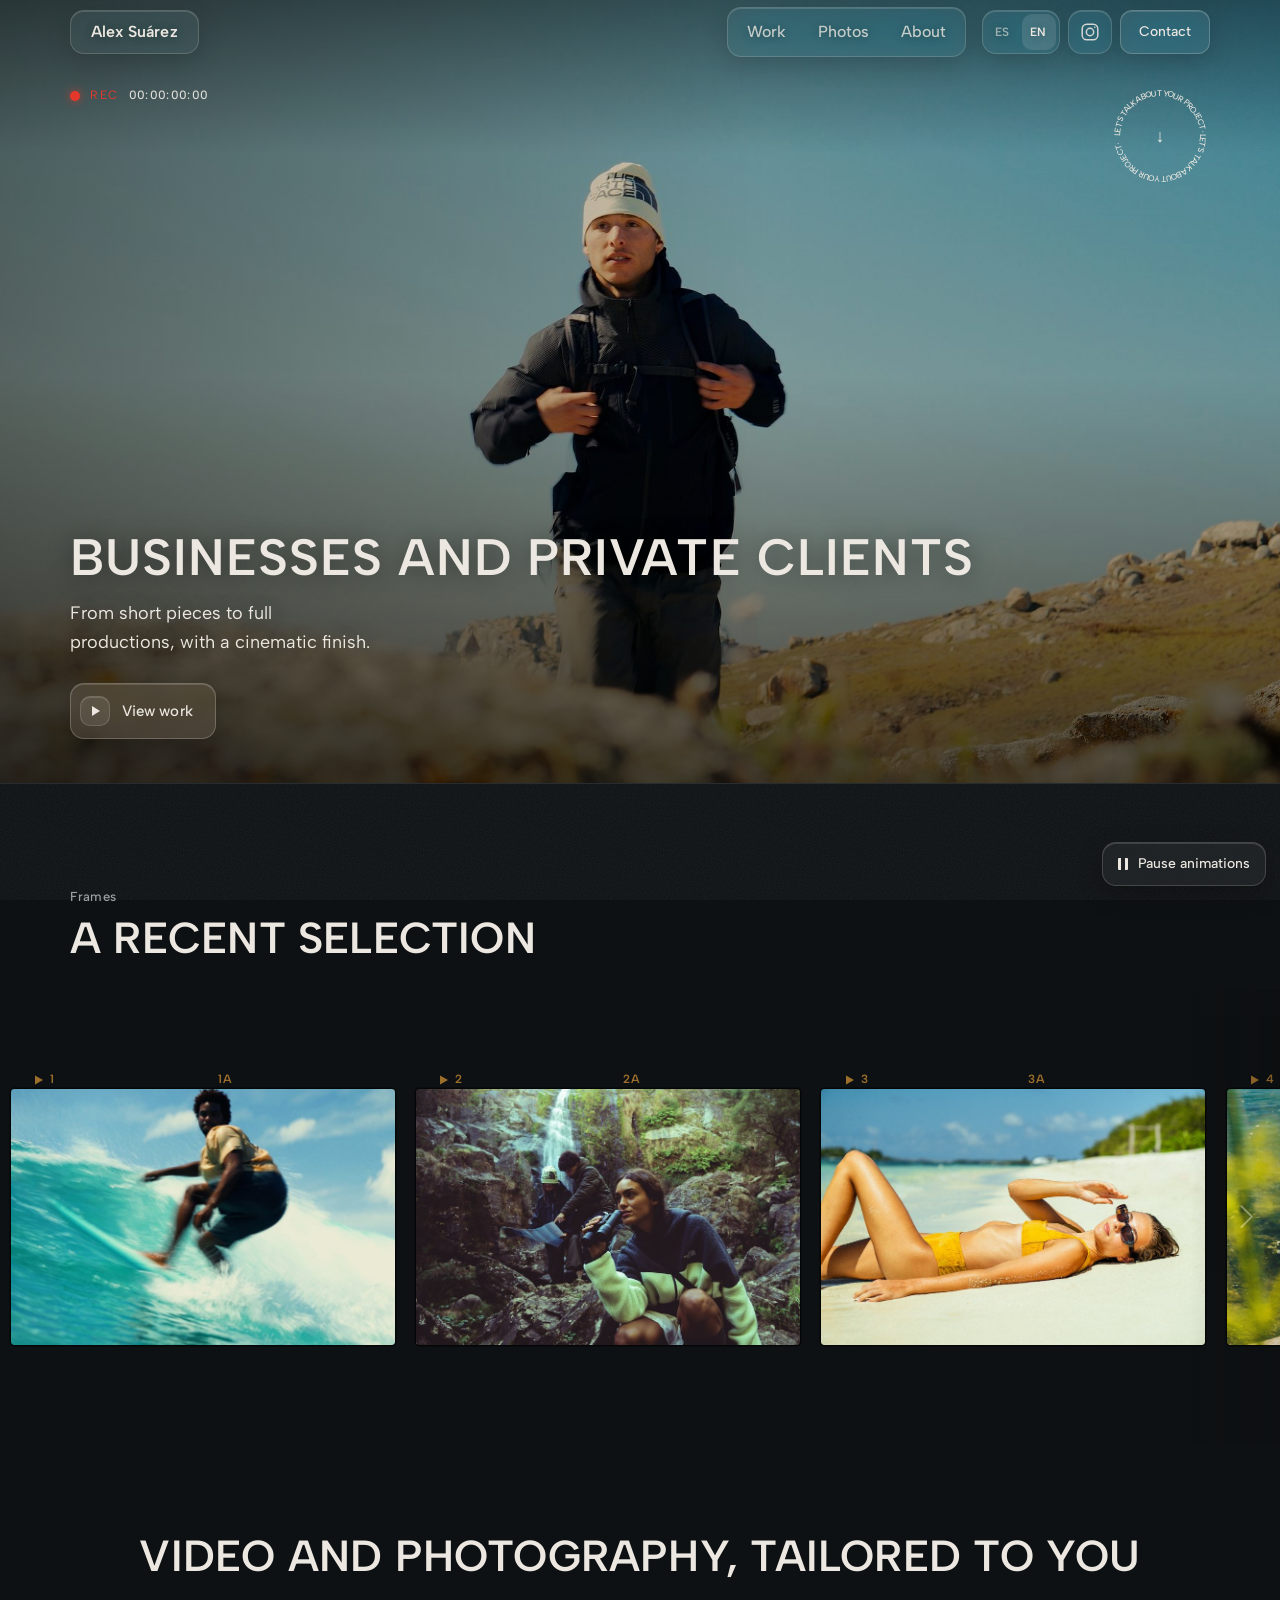
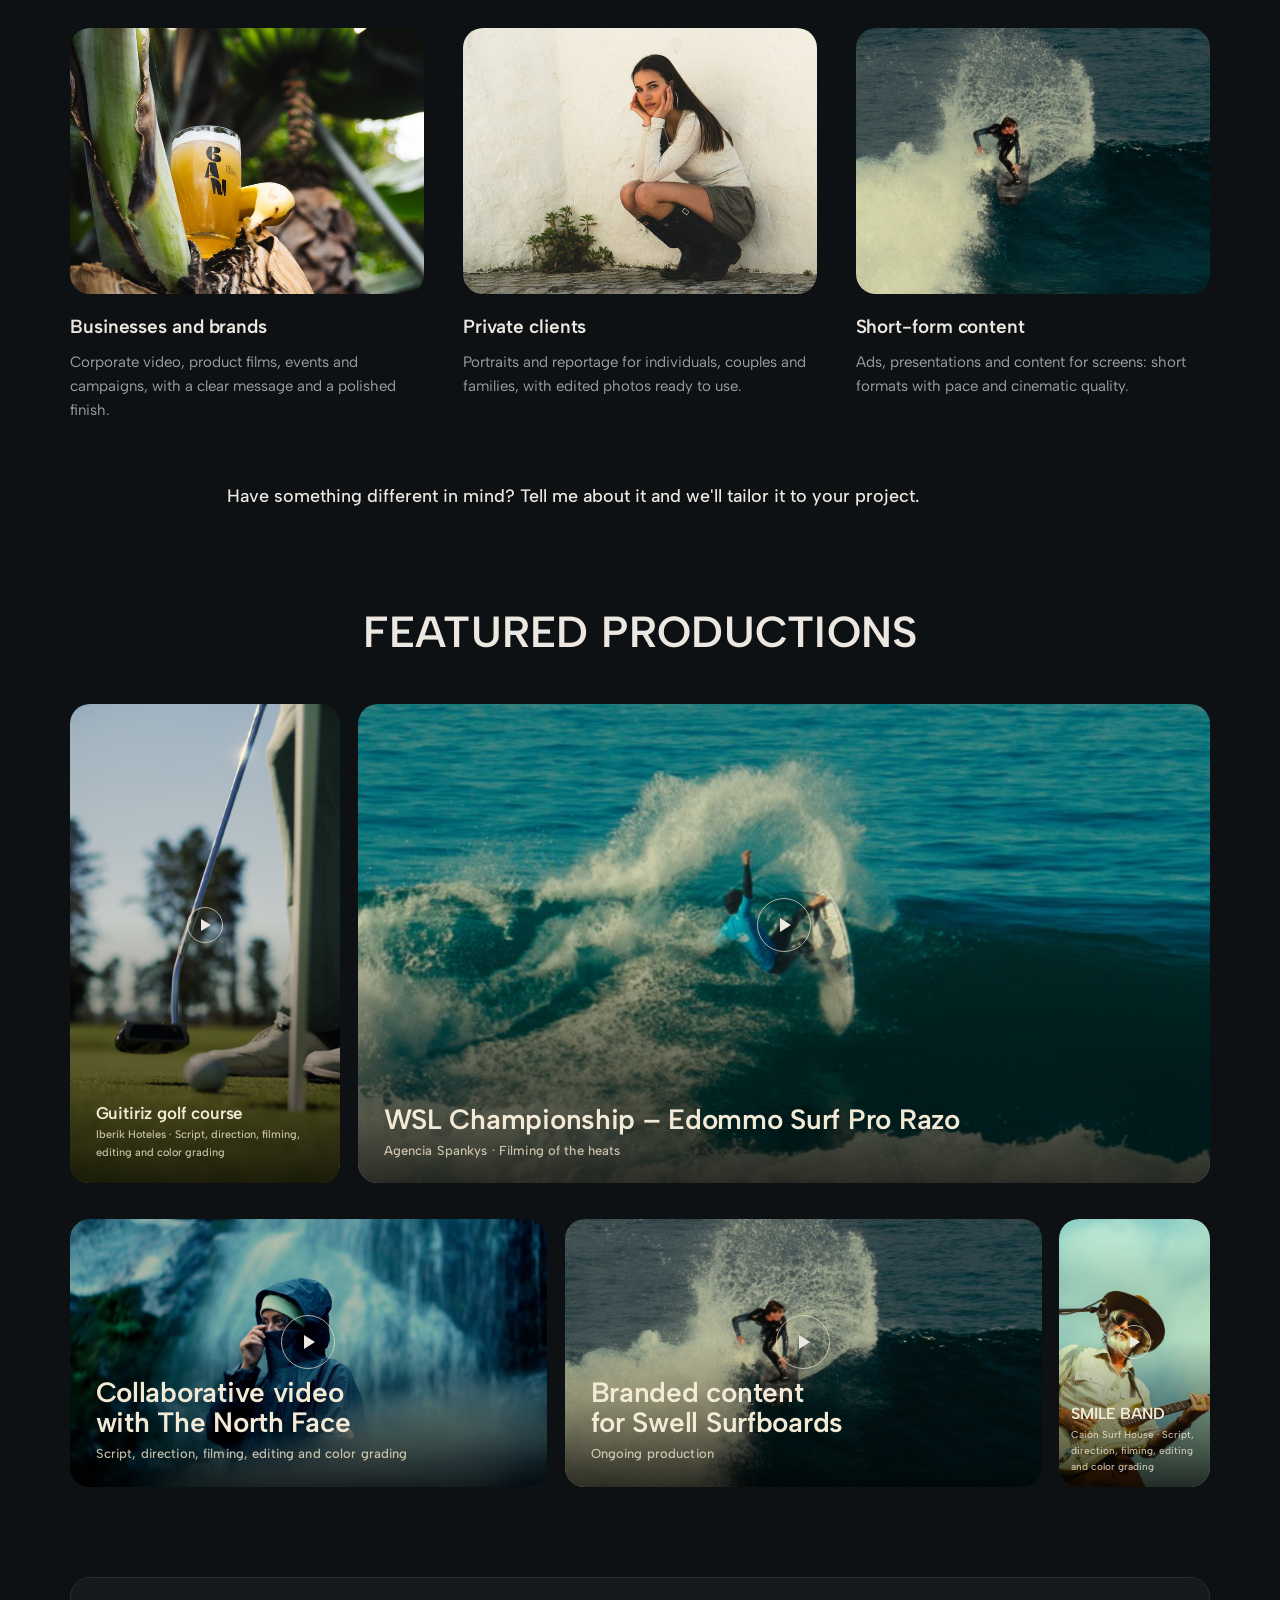
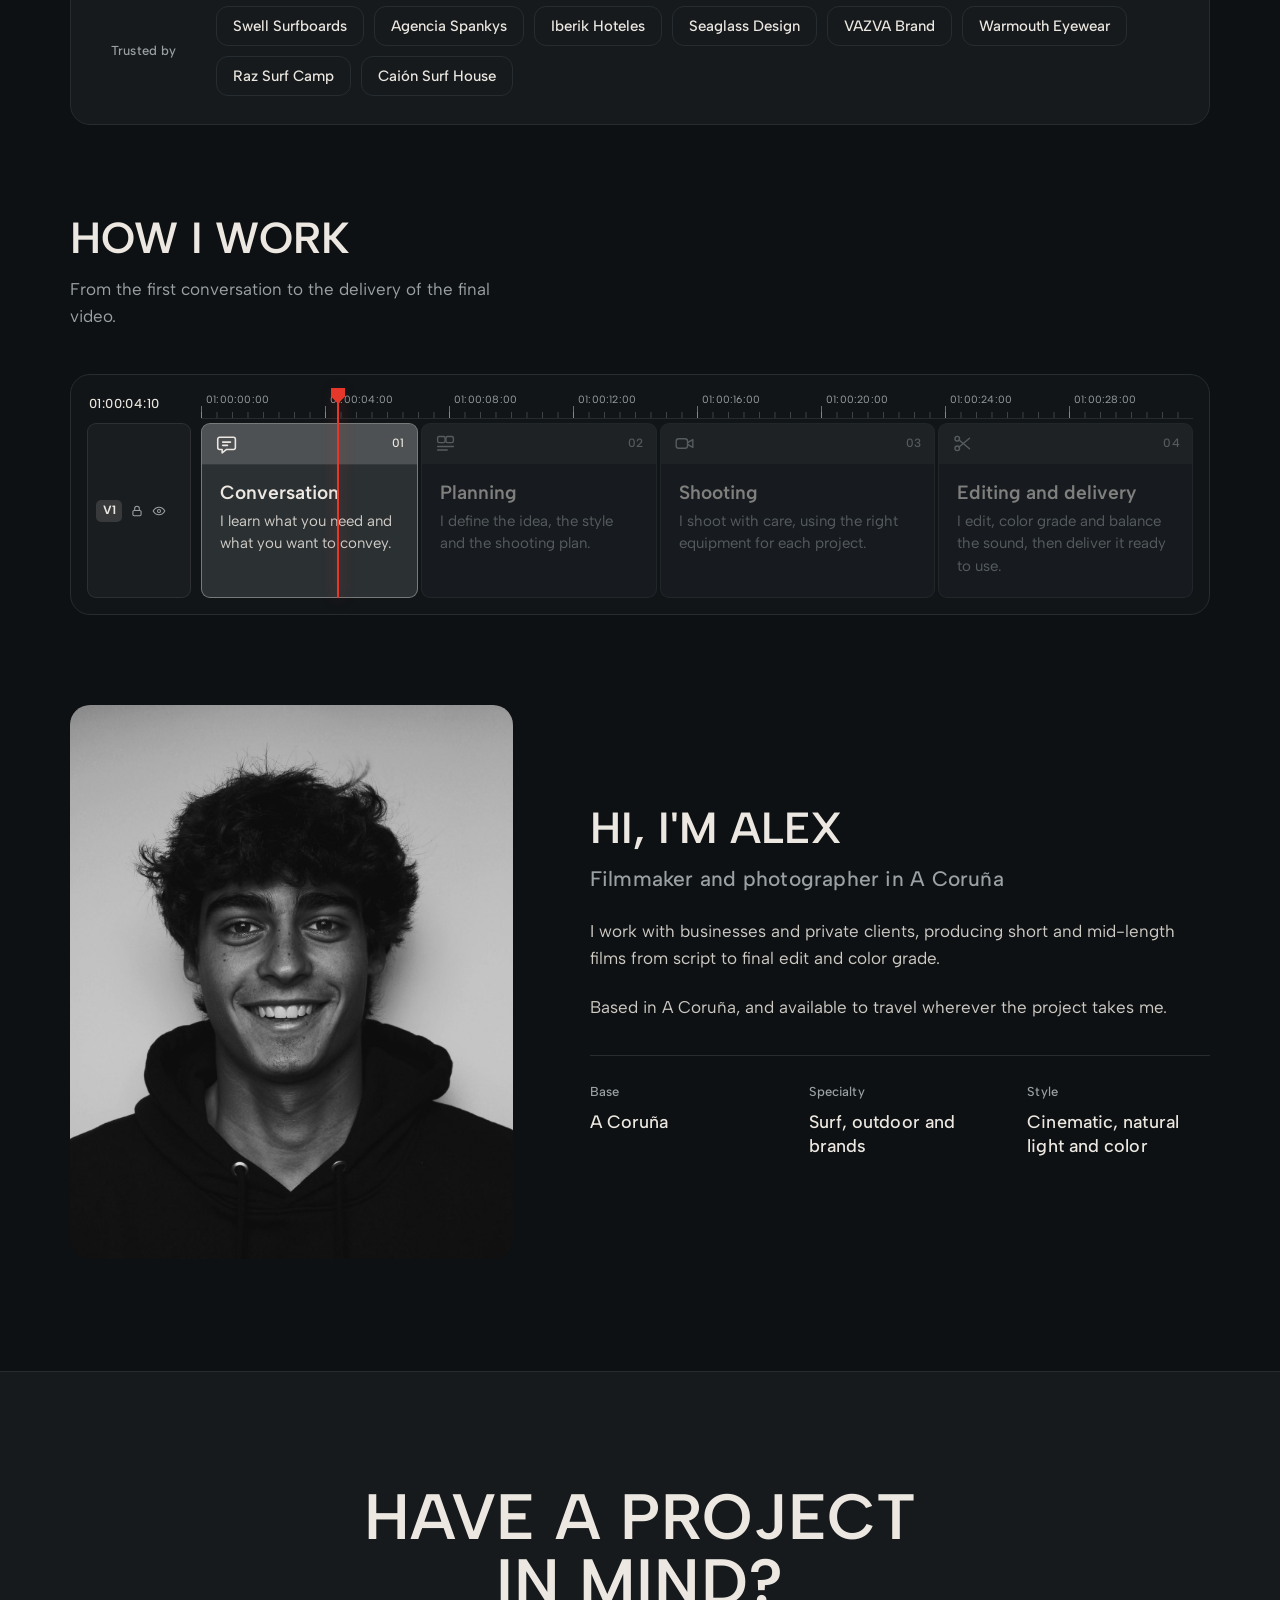
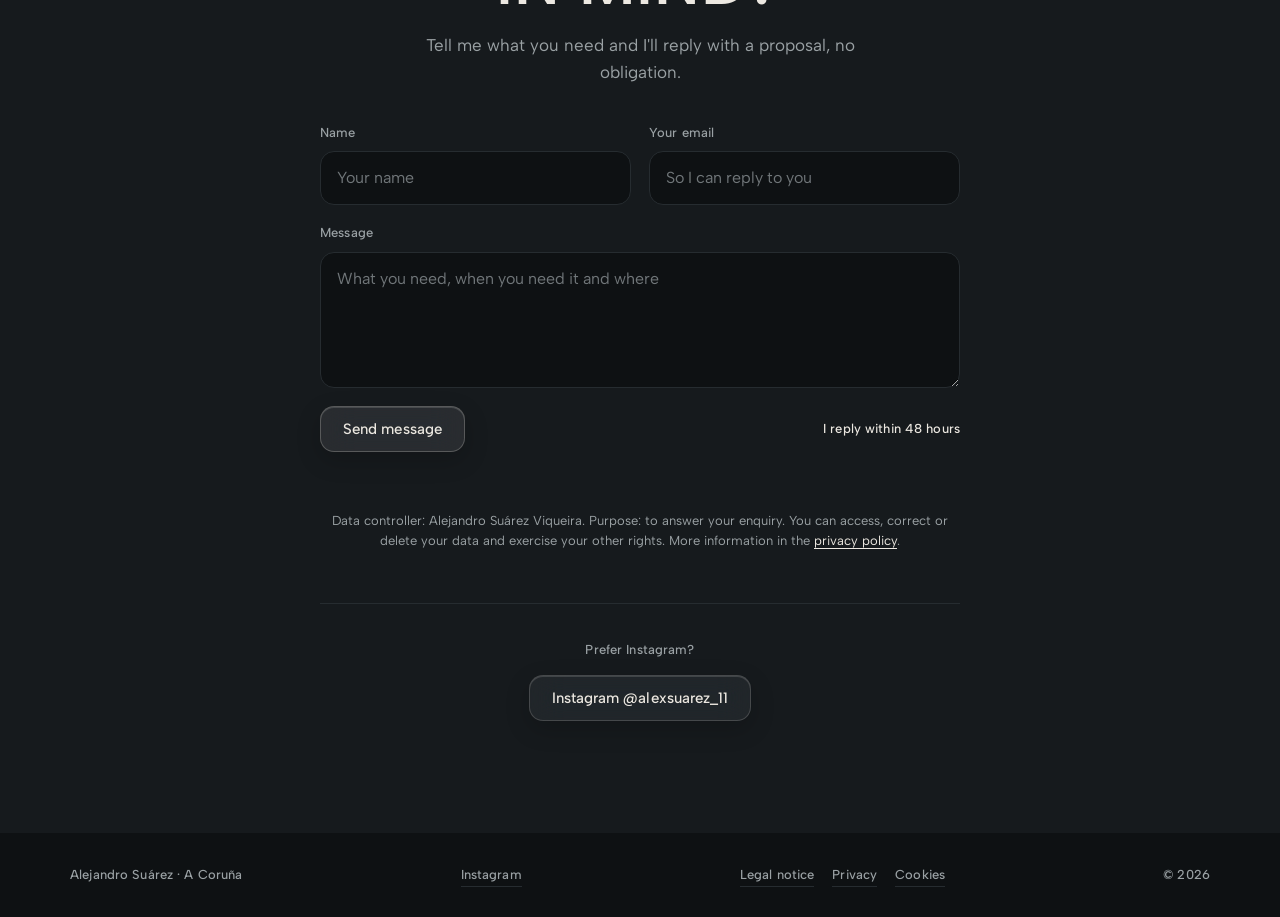
==== index.html @ 0a454769 "Quitar el recuadro AS de la cabecera La cabecera muestra solo el nombre. Comprobado en ordenador, ta" ====
<!doctype html>
<html lang="es">
<head>
<meta charset="utf-8">
<meta name="viewport" content="width=device-width, initial-scale=1, viewport-fit=cover">

<!-- ======================= SEO (cómo te ven los buscadores) =======================
     1. Cambia  https://alexsuarezfoto.github.io  por tu dirección .com cuando la tengas
        (con Buscar y reemplazar, también en sitemap.xml y robots.txt).
     2. La web ya es pública: no lleva la etiqueta "noindex", así que Google puede mostrarla.
        (Para esconderla otra vez de los buscadores, añade <meta name="robots" content="noindex"> aquí.)
     3. La ciudad (A Coruña) ya está en el título, la descripción y los datos para Google. Si cambias de base, cámbiala en esos tres sitios. -->
<title>Alejandro Suárez · Filmmaker en A Coruña | Fotografía y vídeo</title>
<meta name="description" content="Filmmaker en A Coruña. Fotografía y vídeo para empresas y particulares: piezas cortas y proyectos completos con acabado de cine. Me muevo donde haga falta.">
<link rel="canonical" href="https://alexsuarezfoto.github.io/">
<meta name="theme-color" content="#0e1113">
<link rel="icon" href="data:image/svg+xml,%3Csvg xmlns='http://www.w3.org/2000/svg' viewBox='0 0 32 32'%3E%3Crect width='32' height='32' fill='%230e1113'/%3E%3Ctext x='16' y='23' font-family='Arial,Helvetica,sans-serif' font-weight='700' font-size='20' text-anchor='middle' fill='%23ece8e1'%3EA%3C/text%3E%3C/svg%3E">

<!-- Vista previa al compartir el enlace (Instagram, WhatsApp, LinkedIn...) -->
<meta property="og:type" content="website">
<meta property="og:locale" content="es_ES">
<meta property="og:site_name" content="Alejandro Suárez">
<meta property="og:title" content="Alejandro Suárez · Filmmaker en A Coruña">
<meta property="og:description" content="Fotografía y vídeo para empresas y particulares. Piezas cortas y proyectos completos con acabado de cine.">
<meta property="og:url" content="https://alexsuarezfoto.github.io/">
<meta property="og:image" content="https://alexsuarezfoto.github.io/images/social.jpg">
<meta name="twitter:card" content="summary_large_image">

<!-- Datos estructurados para Google (quién eres y qué haces) -->
<script type="application/ld+json">
{
  "@context": "https://schema.org",
  "@type": "Person",
  "name": "Alejandro Suárez",
  "alternateName": "Alex Suárez",
  "jobTitle": "Filmmaker",
  "description": "Filmmaker en A Coruña. Fotografía y vídeo para empresas y particulares.",
  "workLocation": { "@type": "Place", "address": { "@type": "PostalAddress", "addressLocality": "A Coruña", "addressRegion": "Galicia", "addressCountry": "ES" } },
  "url": "https://alexsuarezfoto.github.io/",
  "image": "https://alexsuarezfoto.github.io/images/social.jpg",
  "sameAs": ["https://www.instagram.com/alexsuarez_11/"],
  "knowsAbout": ["Fotografía", "Vídeo", "Producción audiovisual"]
}
</script>

<link rel="preload" href="fonts/albert-sans-latin-wght-normal.woff2" as="font" type="font/woff2" crossorigin>
<!-- La foto de portada se pide ya (versión pequeña y vertical en móvil) para que se vea al instante -->
<link rel="preload" as="image" href="images/poster-portada-m.jpg" media="(max-width: 760px)" fetchpriority="high">
<link rel="preload" as="image" href="images/poster-portada.jpg" media="(min-width: 761px)" fetchpriority="high">
<!-- Móvil: se decide la pantalla de inicio antes de pintar nada, para que no haya saltos -->

<style>
/* Cine con carácter propio: fondo grafito, texto blanco roto y un único toque de color (el rojo del REC).
   Una sola tipografía (Albert Sans, guardada en la carpeta fonts/). Esquinas suaves en botones, vídeos y fotos
   (menos en la tira de película). Portada: vídeo a pantalla casi completa con el texto encima. */

@font-face {
  font-family: "Albert Sans";
  font-style: normal;
  font-weight: 100 900;
  font-display: swap;
  src: url("fonts/albert-sans-latin-wght-normal.woff2") format("woff2");
  unicode-range: U+0000-00FF, U+0131, U+0152-0153, U+02BB-02BC, U+02C6, U+02DA, U+02DC, U+0304, U+0308, U+0329, U+2000-206F, U+20AC, U+2122, U+2191, U+2193, U+2212, U+2215, U+FEFF, U+FFFD;
}

:root {
  --bg: #0e1113;          /* fondo: grafito casi negro */
  --panel: #161a1d;       /* tarjetas y bandas */
  --panel-2: #1d2226;     /* tarjetas al pasar el ratón */
  --ink: #ece8e1;         /* texto: blanco roto */
  --ink-dark: #0e1113;    /* texto sobre botones claros */
  --muted: #9aa1a4;       /* texto secundario */
  --line: #262c30;        /* líneas finas */
  --rec: #e5382b;         /* el único color vivo: el punto REC */
  --r-sm: 10px;           /* radios: pequeño, medio y grande (estilo Apple) */
  --r-md: 14px;
  --r-lg: 20px;
  --maxw: 1180px;         /* ancho del contenido; crece en pantallas grandes (2K y 4K) */
  --font: "Albert Sans", "Helvetica Neue", Arial, sans-serif;
  color-scheme: dark;
}
* { box-sizing: border-box; }
html { scroll-behavior: smooth; scroll-padding-top: 72px; }
body { margin: 0; background: var(--bg); color: var(--ink); font-family: var(--font); font-weight: 400; font-size: clamp(17px, .28vw + 12px, 21px); line-height: 1.6; -webkit-font-smoothing: antialiased; transition: background .4s, color .4s; }
/* Grano de película sobre toda la página */
body::after { content: ""; position: fixed; inset: 0; z-index: -1; pointer-events: none; opacity: .09; background-image: url("data:image/svg+xml;utf8,%3Csvg xmlns='http://www.w3.org/2000/svg' width='240' height='240'%3E%3Cfilter id='n'%3E%3CfeTurbulence type='fractalNoise' baseFrequency='.85' numOctaves='2' stitchTiles='stitch'/%3E%3CfeColorMatrix values='0 0 0 0 1 0 0 0 0 1 0 0 0 0 1 0 0 0 .7 0'/%3E%3C/filter%3E%3Crect width='100%25' height='100%25' filter='url(%23n)'/%3E%3C/svg%3E"); }
img, video { display: block; max-width: 100%; }
a { color: inherit; }
button { font: inherit; color: inherit; }
:focus-visible { outline: 2px solid var(--ink); outline-offset: 3px; }
.wrap { width: 100%; max-width: var(--maxw, 1180px); margin: 0 auto; padding-inline: max(20px, env(safe-area-inset-left, 0px)) max(20px, env(safe-area-inset-right, 0px)); }
.mono { font-family: var(--font); font-size: 13px; font-weight: 500; letter-spacing: .01em; }
.muted { color: var(--muted); }
h2 { font-family: var(--font); font-weight: 600; font-size: clamp(26px, 3.4vw, 44px); line-height: 1.08; letter-spacing: .005em; text-transform: uppercase; margin: 0; text-wrap: balance; }

/* Botones de cristal: translúcidos, dejan ver lo que hay detrás (el vídeo, las fotos) un poco desenfocado.
   Los valores del cristal se cambian aquí: --glass es lo transparente que es, --glass-line el borde fino. */
:root {
  --glass: rgba(236, 232, 225, .06);
  --glass-hi: rgba(236, 232, 225, .12);
  --glass-line: rgba(236, 232, 225, .18);
  --glass-edge: inset 0 1px 0 rgba(255, 255, 255, .14);
  --glass-blur: blur(18px) saturate(1.6);
}
.btn { display: inline-flex; align-items: center; justify-content: center; gap: 10px; min-height: 46px; padding: 12px 22px; border: 1px solid var(--glass-line); border-radius: var(--r-md); background: var(--glass); -webkit-backdrop-filter: var(--glass-blur); backdrop-filter: var(--glass-blur); box-shadow: var(--glass-edge), 0 8px 24px rgba(0, 0, 0, .18); color: var(--ink); font-family: var(--font); font-weight: 500; font-size: 15px; line-height: 1.1; letter-spacing: .005em; text-decoration: none; cursor: pointer; transition: background .25s, border-color .25s, transform .25s; overflow-wrap: anywhere; }
.btn:hover { background: var(--glass-hi); border-color: rgba(236, 232, 225, .34); transform: translateY(-1px); }
.btn:active { transform: scale(.97); }
.btn.solid { background: rgba(236, 232, 225, .09); border-color: rgba(236, 232, 225, .24); }
.btn.solid:hover { background: rgba(236, 232, 225, .16); border-color: rgba(236, 232, 225, .4); }
.btn.sm { min-height: 40px; padding: 9px 18px; font-size: 14px; border-radius: 12px; }
/* Botón de la portada: lleva un pequeño botón de play, también de cristal (sin el contraste fuerte de negro sobre blanco) */
.btn.cta { gap: 12px; padding-left: 9px; }
.cta-ico { width: 30px; height: 30px; border-radius: 10px; background: rgba(236, 232, 225, .10); border: 1px solid rgba(236, 232, 225, .16); box-shadow: var(--glass-edge); display: grid; place-items: center; transition: transform .3s cubic-bezier(.3, 1.5, .5, 1), background .25s; }
.cta-ico::before { content: ""; margin-left: 2px; border-left: 8px solid var(--ink); border-top: 5px solid transparent; border-bottom: 5px solid transparent; }
.btn.cta:hover .cta-ico { transform: scale(1.12); background: rgba(236, 232, 225, .17); }

/* Cabecera: flota sobre el vídeo de portada. El logo, el menú y los botones son de cristal (se ve el vídeo detrás).
   Al bajar, toda la barra se vuelve de cristal para que el contenido no se mezcle con el menú. */
:root { --hdr: calc(64px + env(safe-area-inset-top, 0px)); }
.site-header { position: sticky; top: 0; z-index: 30; padding-top: env(safe-area-inset-top, 0px); }
.site-header::before { content: ""; position: absolute; inset: 0; z-index: -1; pointer-events: none; opacity: 0; transition: opacity .35s; background: rgba(14, 17, 19, .5); -webkit-backdrop-filter: blur(22px) saturate(1.5); backdrop-filter: blur(22px) saturate(1.5); box-shadow: inset 0 -1px 0 rgba(236, 232, 225, .09); }
.site-header.is-stuck::before { opacity: 1; }
.bar { display: flex; align-items: center; gap: 10px; min-height: 64px; }
.brand, .menu, .hdr-ig { background: var(--glass); border: 1px solid var(--glass-line); -webkit-backdrop-filter: var(--glass-blur); backdrop-filter: var(--glass-blur); box-shadow: var(--glass-edge), 0 8px 24px rgba(0, 0, 0, .16); }
.brand { display: inline-flex; align-items: center; gap: 10px; margin-right: auto; min-height: 44px; padding: 0 20px; border-radius: var(--r-md); font-weight: 600; font-size: 16px; letter-spacing: .01em; text-decoration: none; white-space: nowrap; text-shadow: 0 1px 10px rgba(0, 0, 0, .3); transition: background .25s, border-color .25s; }
.brand:hover { background: var(--glass-hi); border-color: rgba(236, 232, 225, .34); }
.menu { display: flex; gap: 2px; padding: 4px; border-radius: var(--r-md); }
.menu a { position: relative; display: inline-block; padding: 7px 15px; border-radius: 10px; font-size: 16px; font-weight: 500; color: rgba(236, 232, 225, .8); text-shadow: 0 1px 8px rgba(0, 0, 0, .3); text-decoration: none; transition: color .2s, background .25s, transform .3s cubic-bezier(.3, 1.4, .5, 1); }
.menu a:hover, .menu a:focus-visible { color: var(--ink); background: rgba(236, 232, 225, .11); transform: scale(1.07); }
.menu a.is-current { color: var(--ink); }
.menu a.is-current::after { content: ""; position: absolute; left: 50%; bottom: 1px; width: 4px; height: 4px; margin-left: -2px; border-radius: 50%; background: var(--rec); }
.hdr-right { display: flex; align-items: center; gap: 8px; margin-left: 6px; }
.hdr-right .btn.sm { min-height: 44px; }
.hdr-ig { width: 44px; height: 44px; display: grid; place-items: center; border-radius: var(--r-md); color: rgba(236, 232, 225, .88); transition: color .2s, background .25s, border-color .25s, transform .3s cubic-bezier(.3, 1.4, .5, 1); }
.hdr-ig:hover { color: var(--ink); background: var(--glass-hi); border-color: rgba(236, 232, 225, .34); transform: scale(1.07); }
.hdr-ig svg { width: 22px; height: 22px; fill: none; stroke: currentColor; stroke-width: 1.6; }
/* Selector de idioma: discreto, dos letras. El idioma activo se ve más claro. */
.lang { display: inline-flex; gap: 2px; padding: 3px; border-radius: var(--r-md); background: var(--glass); border: 1px solid var(--glass-line); -webkit-backdrop-filter: var(--glass-blur); backdrop-filter: var(--glass-blur); box-shadow: var(--glass-edge), 0 8px 24px rgba(0, 0, 0, .16); }
.lang button { min-width: 34px; height: 36px; padding: 0 8px; border: 0; border-radius: 10px; background: transparent; color: rgba(236, 232, 225, .6); font-family: var(--font); font-weight: 600; font-size: 12px; line-height: 1; letter-spacing: .08em; text-shadow: 0 1px 8px rgba(0, 0, 0, .3); cursor: pointer; transition: color .2s, background .25s; }
.lang button:hover { color: var(--ink); }
.lang button[aria-pressed="true"] { color: var(--ink); background: rgba(236, 232, 225, .13); }
.lang button:focus-visible, .nav-toggle:focus-visible, .nav-panel a:focus-visible { outline: 2px solid var(--ink); outline-offset: 2px; }
/* Menú del móvil: un botón en la cabecera que abre una lista de cristal (solo en pantallas estrechas) */
.bar { position: relative; }
.nav-toggle { display: none; place-items: center; width: 40px; height: 40px; padding: 0; border-radius: var(--r-md); background: var(--glass); border: 1px solid var(--glass-line); -webkit-backdrop-filter: var(--glass-blur); backdrop-filter: var(--glass-blur); box-shadow: var(--glass-edge), 0 8px 24px rgba(0, 0, 0, .16); color: rgba(236, 232, 225, .9); cursor: pointer; }
.nav-toggle svg { width: 22px; height: 22px; fill: none; stroke: currentColor; stroke-width: 1.7; stroke-linecap: round; }
.nav-toggle .x { display: none; }
.nav-toggle[aria-expanded="true"] .x { display: block; }
.nav-toggle[aria-expanded="true"] .bars { display: none; }
.nav-panel { position: absolute; z-index: 6; top: calc(100% + 4px); right: max(20px, env(safe-area-inset-right, 0px)); min-width: 230px; display: flex; flex-direction: column; padding: 6px; border-radius: var(--r-md); background: rgba(22, 26, 29, .78); border: 1px solid var(--glass-line); -webkit-backdrop-filter: blur(24px) saturate(1.6); backdrop-filter: blur(24px) saturate(1.6); box-shadow: var(--glass-edge), 0 18px 40px rgba(0, 0, 0, .45); }
.nav-panel[hidden] { display: none; }
.nav-panel a { display: block; padding: 13px 14px; border-radius: 10px; font-size: 17px; font-weight: 500; color: var(--ink); text-decoration: none; }
.nav-panel a:hover, .nav-panel a:active { background: rgba(236, 232, 225, .1); }
.nav-panel i { display: block; height: 1px; margin: 4px 10px; background: var(--line); }
@media (min-width: 761px) { .nav-panel { display: none !important; } }
html { -webkit-text-size-adjust: 100%; text-size-adjust: 100%; }
.work-open, .frame, .motion, .film-nav, .lang button, .nav-toggle { -webkit-tap-highlight-color: transparent; }

/* Portada: vídeo grande con el texto encima.
   Alto = 16:9 del ancho, limitado para que debajo asome la siguiente sección. */
.hero { padding: 0; position: relative; isolation: isolate; overflow: hidden; background: var(--panel); border-bottom: 1px solid var(--line); margin-top: calc(-1 * var(--hdr)); height: calc(clamp(460px, min(56.25vw, calc(100svh - 128px)), 820px) + var(--hdr)); }
.hero > video { position: absolute; inset: 0; z-index: -2; width: 100%; height: 100%; object-fit: cover; object-position: 50% 82%; }
.hero::after { content: ""; position: absolute; inset: 0; z-index: -1; pointer-events: none; background:
  linear-gradient(to bottom, rgba(0,0,0,.42), rgba(0,0,0,0) calc(var(--hdr) + 90px)),
  linear-gradient(90deg, rgba(0,0,0,.4) 0%, rgba(0,0,0,0) 60%),
  linear-gradient(to top, rgba(0,0,0,.6), rgba(0,0,0,0) 52%); }
.hero-inner { position: relative; height: 100%; display: flex; flex-direction: column; justify-content: space-between; padding-block: calc(22px + var(--hdr)) clamp(26px, 5vh, 44px); }
.hero-top { display: flex; justify-content: space-between; align-items: flex-start; gap: 16px; }
.rec { display: flex; align-items: center; gap: 10px; font-variant-numeric: tabular-nums; font-size: 12px; letter-spacing: .14em; text-transform: uppercase; color: rgba(236,232,225,.92); }
.rec i { width: 10px; height: 10px; border-radius: 50%; background: var(--rec); box-shadow: 0 0 10px rgba(229,56,43,.7); animation: blink 1.6s steps(1) infinite; }
.rec b { font-weight: 400; color: var(--rec); }
.rec .d { display: inline-block; width: .68em; text-align: center; }
@keyframes blink { 50% { opacity: .2; } }
.stamp { position: relative; width: clamp(72px, 8vw, 100px); aspect-ratio: 1; display: grid; place-items: center; text-decoration: none; transition: transform .35s cubic-bezier(.3, 1.4, .5, 1); }
.stamp:hover { transform: scale(1.08); }
.stamp svg { position: absolute; inset: 0; width: 100%; height: 100%; animation: spin 28s linear infinite; }
.stamp text { fill: var(--ink); font-family: var(--font); font-weight: 500; font-size: 8.2px; letter-spacing: .1em; text-transform: uppercase; }
.stamp b { font-weight: 400; font-size: 18px; line-height: 1; }
@keyframes spin { to { transform: rotate(360deg); } }
.hero-bottom { display: flex; align-items: flex-end; justify-content: space-between; gap: 24px; }
.hero-copy { min-width: 0; max-width: 1000px; text-shadow: 0 1px 24px rgba(0,0,0,.45); }
.sr { position: absolute; width: 1px; height: 1px; margin: -1px; padding: 0; overflow: hidden; clip: rect(0 0 0 0); white-space: nowrap; border: 0; }
h1 { margin: 0; font-weight: 600; line-height: 1; }
h1 .big { display: block; font-size: clamp(28px, min(4vw, 7vh), 58px); line-height: 1.02; letter-spacing: .02em; text-transform: uppercase; text-wrap: balance; }
.hero-lead { margin: 16px 0 0; max-width: 40ch; font-size: 18px; color: var(--ink); text-wrap: balance; }
.hero-btns { display: flex; gap: 12px; flex-wrap: wrap; margin-top: 26px; text-shadow: none; }
.hero-btns .btn.solid { box-shadow: var(--glass-edge), 0 10px 30px rgba(0,0,0,.3); }

section { padding-block: clamp(56px, 7vw, 96px) 0; }

/* Servicios */
.head-center { text-align: center; display: grid; gap: 8px; justify-items: center; margin-bottom: clamp(28px, 4vw, 48px); }
.services { display: grid; grid-template-columns: repeat(3, minmax(0, 1fr)); gap: clamp(18px, 3vw, 40px); }
.service .pic { overflow: hidden; background: var(--panel); border-radius: var(--r-lg); }
.service img { width: 100%; height: auto; aspect-ratio: 4 / 3; object-fit: cover; object-position: var(--pos, 50% 50%); transition: transform .6s; }
.service:hover img { transform: scale(1.03); }
.service h3 { margin: 18px 0 8px; font-weight: 600; font-size: 19px; letter-spacing: -.005em; }
.service p { margin: 0; font-size: 15px; color: var(--muted); max-width: 40ch; }
.services-note { display: flex; align-items: center; justify-content: center; gap: 16px 28px; flex-wrap: wrap; margin-top: clamp(32px, 4vw, 52px); text-align: center; }
.services-note p { margin: 0; font-size: 18px; font-weight: 500; }

/* Así trabajo: línea de tiempo al estilo de DaVinci Resolve (página Edición): código de tiempo arriba a la izquierda,
   regla con tiempos, cabecera de pista V1, clips con su barra de título y un cabezal rojo que los recorre una vez al
   llegar a la sección y salta al paso que señales con el ratón (o con el dedo). En pantallas estrechas la línea es vertical. */
.process-head p { margin: 14px 0 0; max-width: 42ch; color: var(--muted); }
.tl { margin-top: clamp(24px, 3.4vw, 44px); padding: 16px; border-radius: var(--r-lg); background: #111518; border: 1px solid var(--line); }
.tl-grid { display: grid; grid-template-columns: 104px minmax(0, 1fr); gap: 10px; }
.tl-side { display: flex; flex-direction: column; }
.tl-tc { height: 28px; margin-bottom: 4px; display: flex; align-items: center; padding-left: 2px; font-size: 13px; font-weight: 500; font-variant-numeric: tabular-nums; letter-spacing: .03em; color: var(--ink); }
.tl-th { flex: 1; display: flex; align-items: center; gap: 8px; padding: 0 8px; border-radius: 9px; background: rgba(236, 232, 225, .04); border: 1px solid rgba(236, 232, 225, .09); color: var(--muted); }
.tl-th b { display: grid; place-items: center; width: 26px; height: 22px; border-radius: 5px; background: rgba(236, 232, 225, .14); color: var(--ink); font-size: 12px; font-weight: 700; }
.tl-th svg { width: 14px; height: 14px; fill: none; stroke: currentColor; stroke-width: 1.8; stroke-linecap: round; stroke-linejoin: round; }
.tl-body { position: relative; min-width: 0; }
.tl-ruler { position: relative; height: 28px; margin-bottom: 4px; border-bottom: 1px solid rgba(236, 232, 225, .1); background-repeat: repeat-x; background-position: 0 100%, 0 100%; background-size: calc(100% / 8) 12px, calc(100% / 64) 6px;
  background-image: linear-gradient(90deg, rgba(236,232,225,.42) 0 1px, transparent 1px), linear-gradient(90deg, rgba(236,232,225,.22) 0 1px, transparent 1px); }
.tl-ruler span { position: absolute; top: 4px; left: calc(var(--k) * 12.5% + 5px); font-size: 10.5px; line-height: 1; letter-spacing: .02em; font-variant-numeric: tabular-nums; color: var(--muted); }
.tl-clips { list-style: none; margin: 0; padding: 0; display: flex; gap: 3px; }
.tl-clip { flex: var(--w, 25) 1 0; min-width: 0; display: flex; flex-direction: column; overflow: hidden; border-radius: 9px; background: var(--panel-2); border: 1px solid rgba(236, 232, 225, .1); transition: background .4s, border-color .4s, opacity .4s; }
.tl-ct { display: flex; align-items: center; justify-content: space-between; gap: 8px; padding: 8px 12px; background: rgba(236, 232, 225, .065); color: var(--muted); border-bottom: 1px solid rgba(0, 0, 0, .28); transition: background .4s, color .4s; }
.tl-ico { display: grid; place-items: center; width: 24px; height: 24px; transition: transform .45s cubic-bezier(.3, 1.6, .5, 1); }
.tl-ico svg { width: 21px; height: 21px; fill: none; stroke: currentColor; stroke-width: 1.6; stroke-linecap: round; stroke-linejoin: round; }
.tl-n { font-size: 12px; font-weight: 500; font-variant-numeric: tabular-nums; letter-spacing: .03em; }
.tl-txt { padding: 16px 18px 20px; }
.tl-txt h3 { margin: 0; font-weight: 600; font-size: clamp(18px, 1.5vw, 22px); line-height: 1.2; }
.tl-txt p { margin: 6px 0 0; font-size: 15px; line-height: 1.5; color: var(--muted); transition: color .35s; }
.tl-clip.is-done .tl-ct { color: var(--ink); background: rgba(236, 232, 225, .1); }
.tl-clip.is-on { background: color-mix(in srgb, var(--ink) 7%, var(--panel-2)); border-color: rgba(236, 232, 225, .4); }
.tl-clip.is-on .tl-ct { color: var(--ink); background: rgba(236, 232, 225, .18); }
.tl-clip.is-on .tl-ico { transform: scale(1.12); }
.tl-clip.is-on .tl-txt p { color: rgba(236, 232, 225, .86); }
.js-tl .tl-clip:not(.is-on):not(.is-done) { opacity: .5; }
/* Cabezal rojo (el único color vivo de la web) */
.tl-head { position: absolute; z-index: 3; left: -1px; top: 0; bottom: 0; width: 2px; border-radius: 2px; background: var(--rec); box-shadow: 0 0 14px rgba(229, 56, 43, .55); transform: translateX(var(--p, 0px)); opacity: 0; pointer-events: none; transition: opacity .3s; }
.tl-head::before { content: ""; position: absolute; top: -3px; left: 50%; width: 14px; height: 16px; margin-left: -7px; background: var(--rec); clip-path: polygon(0 0, 100% 0, 100% 55%, 50% 100%, 0 55%); }
.tl.has-run .tl-head { opacity: 1; }
@media (max-width: 900px) {
  .tl-grid { grid-template-columns: minmax(0, 1fr); gap: 4px; }
  .tl-side { flex-direction: row; }
  .tl-th { display: none; }
  .tl-body { padding-left: 30px; }
  .tl-ruler { position: absolute; left: 0; top: 0; bottom: 0; width: 22px; height: auto; margin: 0; border-bottom: 0; background-repeat: repeat-y; background-position: 100% 0, 100% 0; background-size: 12px calc(100% / 8), 6px calc(100% / 64);
    background-image: linear-gradient(180deg, rgba(236,232,225,.42) 0 1px, transparent 1px), linear-gradient(180deg, rgba(236,232,225,.22) 0 1px, transparent 1px); }
  .tl-ruler span { display: none; }
  .tl-clips { flex-direction: column; padding-bottom: 12px; }
  .tl-clip { flex: none; }
  .tl-head { left: 0; right: 0; top: -1px; bottom: auto; width: auto; height: 2px; transform: translateY(var(--p, 0px)); }
  .tl-head::before { top: 50%; left: -3px; width: 14px; height: 16px; margin: -8px 0 0; clip-path: polygon(0 0, 55% 0, 100% 50%, 55% 100%, 0 100%); }
}

/* Trabajos: las tarjetas se reparten según la proporción de cada vídeo (horizontal, vertical, cuadrado...).
   Al pulsar una, se abre en su sitio: crece, se adapta a la forma de su vídeo y se reproduce dentro de la web. */
.works { --gap: clamp(10px, 1.6vw, 18px); --row: clamp(200px, 25vw, 300px); display: flex; flex-wrap: wrap; align-items: flex-start; gap: var(--gap); container-type: inline-size; }
/* Reparto por filas: un script decide cuántas tarjetas van en cada fila para que todas las filas queden completas
   (sin tarjetas sueltas). Dentro de una fila todas tienen la misma altura y el ancho se reparte según su forma. */
.works.rows-js .work:not(.is-open):not(.is-capped) { flex: calc(var(--ar) * 100) 1 0; }
.works-br { flex: 0 0 100%; height: 0; margin: 0 0 calc(-1 * var(--gap)); padding: 0; border: 0; pointer-events: none; }
/* Fila que no puede llenar todo el ancho sin recortar los vídeos (por ejemplo, solo 1 o 2 verticales): se queda centrada a su altura máxima */
.works.rows-js .work.is-capped { flex: 0 0 auto; width: calc(var(--ar) * var(--cap)); max-width: 100%; }
.works.rows-js .work.is-capped.is-first { margin-left: auto; }
.works.rows-js .work.is-capped.is-last { margin-right: auto; }
.work { container-type: inline-size; --ar: 1.7778; position: relative; overflow: hidden; border-radius: var(--r-lg); background: var(--panel); aspect-ratio: var(--ar); flex: calc(var(--ar) * 100) 1 calc(var(--ar) * var(--row)); min-width: 0; max-height: 75svh; }
.work-prev { position: absolute; inset: 0; width: 100%; height: 100%; object-fit: cover; transition: transform .8s ease; }
.work:hover .work-prev { transform: scale(1.03); }
.work::after { content: ""; position: absolute; inset: 0; background: linear-gradient(to top, rgba(0,0,0,.78), rgba(0,0,0,0) 55%); pointer-events: none; }
.work-open { position: absolute; inset: 0; z-index: 3; padding: 0; border: 0; background: none; cursor: pointer; }
.work-open:focus-visible { outline: 2px solid var(--ink); outline-offset: -6px; }
.work-play { position: absolute; z-index: 2; left: 50%; top: 46%; width: 54px; height: 54px; transform: translate(-50%, -50%); border-radius: 50%; border: 1px solid rgba(240,229,205,.7); display: grid; place-items: center; transition: background .25s, border-color .25s; }
.work-play::before { content: ""; margin-left: 3px; border-left: 11px solid var(--ink); border-top: 7px solid transparent; border-bottom: 7px solid transparent; transition: border-left-color .25s; }
.work:hover .work-play { background: var(--ink); border-color: var(--ink); }
.work:hover .work-play::before { border-left-color: var(--ink-dark); }
.work-cap { position: absolute; z-index: 2; left: clamp(16px, 2vw, 26px); right: clamp(16px, 2vw, 26px); bottom: clamp(14px, 2vw, 22px); pointer-events: none; }
.work-cap h3 { margin: 0; font-weight: 600; font-size: clamp(20px, 2.2vw, 28px); letter-spacing: -.01em; line-height: 1.1; color: #f3ead6; text-wrap: balance; }
.work-cap span { display: block; margin-top: 6px; color: rgba(240,229,205,.8); }
@media (min-width: 901px) { .work { max-height: min(75svh, 520px); } }
/* Móvil: el play sigue en el centro (un poco más pequeño) y el título se reduce */
@media (max-width: 700px) {
  .work-play { width: 46px; height: 46px; }
  .work-cap h3 { font-size: 19px; }
  .work-cap span { font-size: 11px; letter-spacing: 0; }
}
/* Tarjetas pequeñas (vídeos verticales dentro de una fila de varios, o pantallas medianas): el play se hace más pequeño, siempre en el centro */
@container (max-width: 340px) {
  .work-play { width: 36px; height: 36px; }
  .work-cap h3 { font-size: 17px; }
  .work-cap span { margin-top: 4px; font-size: 11px; letter-spacing: 0; }
  .work-play::before { margin-left: 2px; border-left-width: 10px; border-top-width: 6px; border-bottom-width: 6px; }
}
@container (max-width: 240px) {
  .work-play { width: 34px; height: 34px; }
  .work-cap { left: 12px; right: 12px; bottom: 12px; }
  .work-cap h3 { font-size: 16px; }
  .work-cap span { margin-top: 4px; font-size: 10px; letter-spacing: 0; }
}
@container (max-width: 130px) {
  .work-play { width: 30px; height: 30px; }
  .work-cap { left: 9px; right: 9px; bottom: 9px; }
  .work-cap h3 { font-size: 13px; }
  .work-cap span { display: none; }
}

/* Tarjeta abierta: toma exactamente la forma de su vídeo (horizontal, vertical, cuadrado...), sin franjas a los lados */
.work.is-open { flex: 0 0 auto; order: -2; width: min(100%, calc(var(--ar) * 80svh)); margin-inline: auto; aspect-ratio: var(--ar); max-height: none; background: #000; cursor: pointer; }
.works.has-open::before { content: ""; order: -1; flex: 0 0 100%; height: 0; margin-bottom: calc(-1 * var(--gap)); }  /* el resto de tarjetas bajan a la fila siguiente */
.work.is-open::after, .work.is-open .work-open { display: none; }
.work.is-open .work-prev { visibility: hidden; }
.work-full { position: absolute; z-index: 2; inset: 0; width: 100%; height: 100%; object-fit: contain; background: #000; cursor: auto; }
.work-close { display: none; top: 14px; right: 14px; z-index: 5; }
.work.is-open .work-close { display: block; }
.work.is-open .work-cap { z-index: 3; top: clamp(14px, 2vw, 22px); bottom: auto; right: 120px; text-shadow: 0 1px 14px rgba(0,0,0,.65); transition: opacity .35s; }
.work.is-open.is-playing:not(:hover) .work-cap { opacity: 0; }
.work.is-open.is-loading::before { content: ""; position: absolute; z-index: 3; left: 50%; top: 50%; width: 44px; height: 44px; margin: -22px 0 0 -22px; border: 2px solid rgba(240,229,205,.25); border-top-color: var(--ink); border-radius: 50%; animation: spin .8s linear infinite; pointer-events: none; }
@keyframes spin { to { transform: rotate(360deg); } }
/* Anillo que se completa mientras el ratón espera encima de una tarjeta (ordenadores) */
@property --arm { syntax: '<angle>'; inherits: false; initial-value: 0deg; }
.work-play::after { content: ""; position: absolute; inset: -8px; border-radius: 50%; opacity: 0; background: conic-gradient(var(--ink) var(--arm), transparent 0); -webkit-mask: radial-gradient(farthest-side, transparent calc(100% - 2.5px), #000 calc(100% - 2px)); mask: radial-gradient(farthest-side, transparent calc(100% - 2.5px), #000 calc(100% - 2px)); }
.work.is-arming .work-play::after { opacity: 1; animation: arm .9s linear forwards; }
@keyframes arm { to { --arm: 360deg; } }
/* Animación al abrir y cerrar (si el navegador la admite) */
::view-transition-group(*) { border-radius: var(--r-lg); overflow: hidden; animation-duration: .55s; animation-timing-function: cubic-bezier(.22, .7, .2, 1); }
::view-transition-old(*), ::view-transition-new(*) { height: 100%; object-fit: cover; }
::view-transition-old(root), ::view-transition-new(root) { height: auto; animation: none; }

/* Clientes */
.clients { background: var(--panel); border: 1px solid var(--line); border-radius: var(--r-lg); padding: clamp(18px, 2.6vw, 28px) clamp(20px, 3.4vw, 40px); display: flex; align-items: center; gap: 16px 40px; flex-wrap: wrap; }
.clients p { margin: 0; max-width: 150px; color: var(--muted); }
.client-list { display: flex; flex: 1; gap: 10px; flex-wrap: wrap; min-width: 0; }
.client-list a { padding: 10px 16px; border: 1px solid var(--line); border-radius: 12px; font-weight: 500; font-size: 15px; line-height: 1.2; color: var(--ink); text-decoration: none; transition: background .25s, border-color .25s, transform .3s cubic-bezier(.3, 1.4, .5, 1); }
.client-list a:hover { background: var(--panel-2); border-color: var(--muted); transform: translateY(-2px); }

/* Fotogramas: tira de película */
.row-head .kicker { margin-bottom: 8px; }
.row-head { display: flex; align-items: flex-end; justify-content: space-between; gap: 16px; flex-wrap: wrap; margin-bottom: 28px; }
/* Flechas a los lados de la película: apenas se ven y solo aparecen si hay más fotos en esa dirección */
.film { position: relative; }
.film-nav { position: absolute; top: 0; bottom: 0; z-index: 5; display: flex; align-items: center; width: clamp(52px, 7vw, 92px); padding: 0 clamp(8px, 1.4vw, 18px); border: 0; cursor: pointer; color: var(--ink); opacity: .38; transition: opacity .3s; -webkit-tap-highlight-color: transparent; }
.film-prev { left: 0; justify-content: flex-start; background: linear-gradient(to right, rgba(8, 9, 10, .5), rgba(8, 9, 10, 0)); }
.film-next { right: 0; justify-content: flex-end; background: linear-gradient(to left, rgba(8, 9, 10, .5), rgba(8, 9, 10, 0)); }
.film-nav svg { width: clamp(26px, 2.6vw, 34px); height: auto; fill: none; stroke: currentColor; stroke-width: 1.4; stroke-linecap: round; stroke-linejoin: round; filter: drop-shadow(0 0 5px rgba(0, 0, 0, .7)); transition: transform .25s; }
.film:hover .film-nav { opacity: .62; }
.film-nav:hover, .film-nav:focus-visible { opacity: 1; }
.film-prev:hover svg { transform: translateX(-3px); }
.film-next:hover svg { transform: translateX(3px); }
.film-nav:focus-visible { outline: 2px solid var(--ink); outline-offset: -4px; }
.film-nav.is-off { opacity: 0; pointer-events: none; }
/* Tira de película de 35 mm a escala real (1 u = 1 mm): foto de 36 x 24, tira de 35 de ancho,
   perforaciones de 2,8 x 2 con paso de 4,75 y fotograma completo de 38. Los números y las marcas del borde
   se generan solas, así que al añadir o quitar fotos no hay que tocarlos. */
.track { --fw: clamp(260px, 30vw, 420px); --u: calc(var(--fw) / 36); --edge: #e9a23a;
  --perf: url("data:image/svg+xml,%3Csvg xmlns='http://www.w3.org/2000/svg' viewBox='0 0 475 3500' preserveAspectRatio='none'%3E %3Crect x='97.5' y='201' width='280' height='198' rx='40' fill='%230e1113' stroke='%23ffffff' stroke-opacity='.07' stroke-width='8'/%3E %3Crect x='97.5' y='3101' width='280' height='198' rx='40' fill='%230e1113' stroke='%23ffffff' stroke-opacity='.07' stroke-width='8'/%3E %3C/svg%3E"); --edgeprint: url("data:image/svg+xml,%3Csvg xmlns='http://www.w3.org/2000/svg' viewBox='0 0 3800 3500' preserveAspectRatio='none'%3E %3Cdefs%3E%3Cfilter id='b' x='-5%25' y='-5%25' width='110%25' height='110%25'%3E%3CfeGaussianBlur stdDeviation='4'/%3E%3C/filter%3E%3C/defs%3E %3Cg fill='%23e9a23a' fill-opacity='.62' filter='url(%23b)' font-family='Arial,Helvetica,sans-serif' font-weight='700' font-size='104' letter-spacing='16'%3E %3Ctext x='130' y='138'%3EKODAK TRI-X 400%3C/text%3E %3Cpath d='M1750 65.0 L1813.0 100 L1750 135.0z'/%3E %3Ctext x='1930' y='138'%3ESAFETY FILM%3C/text%3E %3Ctext x='130' y='3438'%3E135-36%3C/text%3E %3Ctext x='880' y='3438'%3EA CORU%C3%91A%3C/text%3E %3Cpath d='M1850 3365.0 L1913.0 3400 L1850 3435.0z'/%3E %3Ctext x='2030' y='3438'%3E400TX%3C/text%3E %3Crect x='300' y='2972' width='12' height='96'/%3E%3Crect x='340' y='2972' width='12' height='96'/%3E%3Crect x='372' y='2972' width='18' height='96'/%3E%3Crect x='418' y='2972' width='8' height='96'/%3E%3Crect x='440' y='2972' width='18' height='96'/%3E%3Crect x='478' y='2972' width='26' height='96'/%3E%3Crect x='532' y='2972' width='8' height='96'/%3E%3Crect x='550' y='2972' width='12' height='96'/%3E%3Crect x='576' y='2972' width='8' height='96'/%3E%3Crect x='594' y='2972' width='18' height='96'/%3E%3Crect x='622' y='2972' width='18' height='96'/%3E%3Crect x='660' y='2972' width='12' height='96'/%3E%3Crect x='700' y='2972' width='26' height='96'/%3E%3Crect x='740' y='2972' width='18' height='96'/%3E%3Crect x='768' y='2972' width='18' height='96'/%3E%3Crect x='796' y='2972' width='8' height='96'/%3E%3Crect x='814' y='2972' width='8' height='96'/%3E%3Crect x='836' y='2972' width='18' height='96'/%3E%3Crect x='864' y='2972' width='12' height='96'/%3E%3Crect x='890' y='2972' width='12' height='96'/%3E%3Crect x='930' y='2972' width='8' height='96'/%3E%3Crect x='966' y='2972' width='8' height='96'/%3E%3Crect x='988' y='2972' width='12' height='96'/%3E%3Crect x='1010' y='2972' width='26' height='96'/%3E%3Crect x='1046' y='2972' width='12' height='96'/%3E%3Crect x='1072' y='2972' width='12' height='96'/%3E%3Crect x='1112' y='2972' width='8' height='96'/%3E%3Crect x='1134' y='2972' width='12' height='96'/%3E%3Crect x='1160' y='2972' width='18' height='96'/%3E%3Crect x='1192' y='2972' width='8' height='96'/%3E%3Crect x='1210' y='2972' width='18' height='96'/%3E%3Crect x='1238' y='2972' width='12' height='96'/%3E%3Crect x='1260' y='2972' width='12' height='96'/%3E%3Crect x='1292' y='2972' width='8' height='96'/%3E%3Crect x='1310' y='2972' width='26' height='96'/%3E%3Crect x='1346' y='2972' width='8' height='96'/%3E%3Crect x='1368' y='2972' width='8' height='96'/%3E%3Crect x='1396' y='2972' width='12' height='96'/%3E%3Crect x='1428' y='2972' width='12' height='96'/%3E%3Crect x='1450' y='2972' width='18' height='96'/%3E%3Crect x='1482' y='2972' width='26' height='96'/%3E%3Crect x='1522' y='2972' width='12' height='96'/%3E%3Crect x='1544' y='2972' width='12' height='96'/%3E %3C/g%3E%3C/svg%3E"); --grain: url("data:image/svg+xml,%3Csvg xmlns='http://www.w3.org/2000/svg' width='260' height='260'%3E%3Cfilter id='n' x='0' y='0' width='100%25' height='100%25'%3E%3CfeTurbulence type='fractalNoise' baseFrequency='.8' numOctaves='2' seed='4' stitchTiles='stitch'/%3E%3CfeColorMatrix type='matrix' values='.5 0 0 0 .25 .5 0 0 0 .25 .5 0 0 0 .25 0 0 0 0 1'/%3E%3C/filter%3E%3Crect width='260' height='260' filter='url(%23n)'/%3E%3C/svg%3E"); --dustb: url("data:image/svg+xml,%3Csvg xmlns='http://www.w3.org/2000/svg' viewBox='0 0 700 350' preserveAspectRatio='none'%3E%3Cg fill='%23dcdcdc'%3E%3Ccircle cx='530.6' cy='41.3' r='0.7' fill-opacity='0.35'/%3E%3Ccircle cx='7.7' cy='162.7' r='0.9' fill-opacity='0.30'/%3E%3Ccircle cx='391.5' cy='156.6' r='1.4' fill-opacity='0.18'/%3E%3Ccircle cx='538.7' cy='146.7' r='0.9' fill-opacity='0.36'/%3E%3Ccircle cx='294.5' cy='74.5' r='1.4' fill-opacity='0.17'/%3E%3Ccircle cx='682.4' cy='207.5' r='1.1' fill-opacity='0.33'/%3E%3Ccircle cx='276.0' cy='299.0' r='0.7' fill-opacity='0.19'/%3E%3Ccircle cx='29.5' cy='51.2' r='2.4' fill-opacity='0.27'/%3E%3Ccircle cx='540.9' cy='115.1' r='1.4' fill-opacity='0.20'/%3E%3Ccircle cx='52.0' cy='73.1' r='1.1' fill-opacity='0.22'/%3E%3Ccircle cx='420.9' cy='130.1' r='2.4' fill-opacity='0.19'/%3E%3Ccircle cx='411.1' cy='291.3' r='1.4' fill-opacity='0.17'/%3E%3Ccircle cx='128.0' cy='53.9' r='0.9' fill-opacity='0.33'/%3E%3Ccircle cx='174.6' cy='66.4' r='0.9' fill-opacity='0.32'/%3E%3Ccircle cx='387.8' cy='240.4' r='2.4' fill-opacity='0.28'/%3E%3Ccircle cx='422.5' cy='147.5' r='1.4' fill-opacity='0.33'/%3E%3Ccircle cx='358.6' cy='89.3' r='0.7' fill-opacity='0.16'/%3E%3Ccircle cx='179.9' cy='288.3' r='2.4' fill-opacity='0.30'/%3E%3Ccircle cx='364.1' cy='325.2' r='1.8' fill-opacity='0.25'/%3E%3Ccircle cx='335.5' cy='228.7' r='0.7' fill-opacity='0.17'/%3E%3Ccircle cx='196.2' cy='321.1' r='1.8' fill-opacity='0.28'/%3E%3Ccircle cx='48.4' cy='144.0' r='0.9' fill-opacity='0.30'/%3E%3Ccircle cx='123.4' cy='129.1' r='0.9' fill-opacity='0.15'/%3E%3Ccircle cx='64.5' cy='48.4' r='1.8' fill-opacity='0.35'/%3E%3Ccircle cx='459.9' cy='241.9' r='1.4' fill-opacity='0.36'/%3E%3Ccircle cx='412.9' cy='323.3' r='1.8' fill-opacity='0.35'/%3E%3Ccircle cx='490.7' cy='337.0' r='1.4' fill-opacity='0.34'/%3E%3Ccircle cx='52.4' cy='23.5' r='0.7' fill-opacity='0.27'/%3E%3Ccircle cx='699.6' cy='26.3' r='1.1' fill-opacity='0.21'/%3E%3Ccircle cx='31.1' cy='327.7' r='1.8' fill-opacity='0.22'/%3E%3Ccircle cx='555.3' cy='320.3' r='2.4' fill-opacity='0.29'/%3E%3Ccircle cx='331.3' cy='27.2' r='1.1' fill-opacity='0.16'/%3E%3Ccircle cx='21.2' cy='175.0' r='1.4' fill-opacity='0.35'/%3E%3Ccircle cx='267.6' cy='203.9' r='0.7' fill-opacity='0.28'/%3E%3Ccircle cx='63.5' cy='40.5' r='1.8' fill-opacity='0.16'/%3E%3Ccircle cx='509.7' cy='136.0' r='1.1' fill-opacity='0.33'/%3E%3Ccircle cx='320.4' cy='161.9' r='2.4' fill-opacity='0.29'/%3E%3Ccircle cx='525.1' cy='10.4' r='1.8' fill-opacity='0.16'/%3E%3Ccircle cx='15.6' cy='335.1' r='1.8' fill-opacity='0.16'/%3E%3Ccircle cx='430.2' cy='322.2' r='0.7' fill-opacity='0.25'/%3E%3Ccircle cx='257.6' cy='50.1' r='1.1' fill-opacity='0.34'/%3E%3Ccircle cx='118.7' cy='317.0' r='1.8' fill-opacity='0.18'/%3E%3Ccircle cx='348.8' cy='84.5' r='2.4' fill-opacity='0.34'/%3E%3Ccircle cx='139.0' cy='150.8' r='1.4' fill-opacity='0.29'/%3E%3Ccircle cx='269.1' cy='204.1' r='0.9' fill-opacity='0.33'/%3E%3Ccircle cx='94.2' cy='122.8' r='1.1' fill-opacity='0.19'/%3E%3Ccircle cx='665.0' cy='96.9' r='0.7' fill-opacity='0.30'/%3E%3Ccircle cx='329.9' cy='324.0' r='0.9' fill-opacity='0.16'/%3E%3Ccircle cx='364.0' cy='235.3' r='1.4' fill-opacity='0.22'/%3E%3Ccircle cx='687.4' cy='158.4' r='2.4' fill-opacity='0.32'/%3E%3Ccircle cx='194.7' cy='212.6' r='0.7' fill-opacity='0.32'/%3E%3Ccircle cx='399.4' cy='108.2' r='2.4' fill-opacity='0.30'/%3E%3Ccircle cx='95.1' cy='159.2' r='1.8' fill-opacity='0.14'/%3E%3Ccircle cx='186.5' cy='272.7' r='0.7' fill-opacity='0.31'/%3E%3Ccircle cx='80.7' cy='38.2' r='0.7' fill-opacity='0.36'/%3E%3Ccircle cx='565.2' cy='335.5' r='1.8' fill-opacity='0.28'/%3E%3Ccircle cx='576.7' cy='89.6' r='2.4' fill-opacity='0.18'/%3E%3Ccircle cx='330.5' cy='250.0' r='2.4' fill-opacity='0.14'/%3E%3Ccircle cx='545.0' cy='188.9' r='0.9' fill-opacity='0.19'/%3E%3Ccircle cx='697.8' cy='55.7' r='1.8' fill-opacity='0.25'/%3E%3Ccircle cx='61.0' cy='326.4' r='2.4' fill-opacity='0.34'/%3E%3Ccircle cx='315.4' cy='68.9' r='2.4' fill-opacity='0.23'/%3E%3Ccircle cx='398.2' cy='307.8' r='0.7' fill-opacity='0.22'/%3E%3Ccircle cx='455.9' cy='71.7' r='1.1' fill-opacity='0.24'/%3E%3Ccircle cx='558.8' cy='323.5' r='2.4' fill-opacity='0.33'/%3E%3Ccircle cx='630.0' cy='343.2' r='0.7' fill-opacity='0.19'/%3E%3Ccircle cx='553.6' cy='112.1' r='1.1' fill-opacity='0.26'/%3E%3Ccircle cx='244.0' cy='29.0' r='2.4' fill-opacity='0.33'/%3E%3Ccircle cx='295.0' cy='96.3' r='1.4' fill-opacity='0.22'/%3E%3Ccircle cx='607.3' cy='150.1' r='0.7' fill-opacity='0.19'/%3E%3C/g%3E%3Cg fill='none' stroke='%23e6ddc8' stroke-linecap='round'%3E%3Cpath d='M24.6 186.6Q43.6 185.1 63.9 163.5' stroke-width='0.86' stroke-opacity='0.18'/%3E%3Cpath d='M474.5 154.1Q454.3 146.3 426.6 128.2' stroke-width='0.68' stroke-opacity='0.19'/%3E%3Cpath d='M581.8 196.5Q579.2 190.7 560.3 194.6' stroke-width='0.77' stroke-opacity='0.25'/%3E%3Cpath d='M609.0 213.3Q618.8 219.6 626.8 235.0' stroke-width='0.70' stroke-opacity='0.17'/%3E%3Cpath d='M80.0 1.7Q55.6 6.4 49.5 -5.7' stroke-width='0.72' stroke-opacity='0.26'/%3E%3Cpath d='M85.4 32.6Q94.3 36.5 105.0 23.4' stroke-width='0.82' stroke-opacity='0.16'/%3E%3Cpath d='M172.4 172.6Q193.1 172.3 196.4 155.2' stroke-width='0.71' stroke-opacity='0.12'/%3E%3Cpath d='M293.7 10.3Q299.3 -11.4 285.9 -14.5' stroke-width='0.56' stroke-opacity='0.10'/%3E%3Cpath d='M198.9 253.3Q186.2 255.0 173.6 253.5' stroke-width='0.84' stroke-opacity='0.20'/%3E%3Cpath d='M502.4 245.5Q532.0 255.9 556.2 253.4' stroke-width='0.75' stroke-opacity='0.19'/%3E%3Cpath d='M604.7 186.9Q608.1 200.4 609.8 210.4' stroke-width='0.55' stroke-opacity='0.25'/%3E%3Cpath d='M439.5 121.7Q438.4 108.8 421.7 108.2' stroke-width='0.81' stroke-opacity='0.13'/%3E%3Cpath d='M67.8 311.1Q74.1 315.1 84.9 321.7' stroke-width='0.88' stroke-opacity='0.19'/%3E%3Cpath d='M493.4 70.2Q491.7 51.2 506.2 29.3' stroke-width='0.64' stroke-opacity='0.23'/%3E%3Cpath d='M252.9 246.6Q250.9 271.3 229.0 282.6' stroke-width='0.82' stroke-opacity='0.18'/%3E%3Cpath d='M17.0 266.7Q34.1 248.6 51.9 242.9' stroke-width='0.55' stroke-opacity='0.13'/%3E%3Cpath d='M110.6 99.1Q83.6 91.9 71.2 77.6' stroke-width='0.53' stroke-opacity='0.12'/%3E%3Cpath d='M273.6 149.3Q274.9 166.6 281.2 178.6' stroke-width='0.52' stroke-opacity='0.13'/%3E%3Cpath d='M285.6 125.8Q301.3 110.4 312.9 111.1' stroke-width='0.82' stroke-opacity='0.15'/%3E%3Cpath d='M59.4 294.7Q90.9 281.3 104.9 265.1' stroke-width='0.58' stroke-opacity='0.19'/%3E%3Cpath d='M238.7 266.8Q253.5 269.0 258.7 284.8' stroke-width='0.87' stroke-opacity='0.12'/%3E%3Cpath d='M230.9 188.6Q210.5 189.2 202.8 201.6' stroke-width='0.57' stroke-opacity='0.23'/%3E%3Cpath d='M211.2 10.6Q217.1 172.5 213.5 334.3' stroke-width='.6' stroke-opacity='0.11'/%3E%3Cpath d='M34.7 28.7Q32.3 186.6 33.7 344.6' stroke-width='.6' stroke-opacity='0.07'/%3E%3Cpath d='M284.3 19.1Q284.5 119.9 284.4 220.8' stroke-width='.6' stroke-opacity='0.08'/%3E%3Cpath d='M149.3 12.6Q150.2 139.0 149.6 265.4' stroke-width='.6' stroke-opacity='0.06'/%3E%3C/g%3E%3C/svg%3E"); --tri: url("data:image/svg+xml,%3Csvg xmlns='http://www.w3.org/2000/svg' viewBox='0 0 10 10'%3E%3Cpath d='M1 .5L9 5 1 9.5z' fill='%23e9a23a'/%3E%3C/svg%3E");
  overflow-x: auto; scroll-snap-type: x proximity; scrollbar-width: none; background: none; padding-block: clamp(22px, 3.4vw, 40px); }
.track::-webkit-scrollbar { display: none; }
.reel { position: relative; isolation: isolate; display: flex; width: max-content; height: calc(35 * var(--u)); counter-reset: fr;
  background-color: #090a0b;
  background-image: var(--dustb), var(--grain), linear-gradient(180deg, #121314 0, #0d0e0f 15%, #090a0b 50%, #0d0e0f 85%, #121314 100%);
  background-size: calc(70 * var(--u)) calc(35 * var(--u)), 260px 260px, 100% 100%;
  background-blend-mode: normal, overlay, normal;
  box-shadow: inset 0 1px 0 rgba(255, 255, 255, .07), inset 0 -1px 0 rgba(255, 255, 255, .04), 0 calc(.9 * var(--u)) calc(2.4 * var(--u)) rgba(0, 0, 0, .5); }
.reel::before, .reel::after { content: ""; position: absolute; inset: 0; z-index: 1; pointer-events: none; background-repeat: repeat-x; }
.reel::before { background-image: var(--perf); background-size: calc(4.75 * var(--u)) 100%; }
.reel::after { background-image: var(--edgeprint); background-size: calc(38 * var(--u)) 100%; }
.frame { position: relative; z-index: 2; flex: 0 0 calc(38 * var(--u)); height: 100%; padding: 0; border: 0; background: none; text-align: left; cursor: zoom-in; scroll-snap-align: start; counter-increment: fr; }
.frame:focus-visible { outline: 2px solid var(--ink); outline-offset: -4px; }
.frame::before, .frame::after { position: absolute; z-index: 3; top: calc(4.12 * var(--u)); font: 600 calc(1.12 * var(--u)) / 1 var(--font); letter-spacing: .08em; color: var(--edge); opacity: .66; pointer-events: none; }
.frame::before { content: counter(fr); left: calc(3.2 * var(--u)); padding-left: calc(1.5 * var(--u)); background: var(--tri) no-repeat left center / calc(.95 * var(--u)) calc(.95 * var(--u)); }
.frame::after { content: counter(fr) "A"; left: calc(20.4 * var(--u)); }
.frame .pic { position: absolute; left: var(--u); top: calc(5.5 * var(--u)); width: calc(36 * var(--u)); height: calc(24 * var(--u)); overflow: hidden; background: #0a0a0b; border-radius: calc(.32 * var(--u)); box-shadow: 0 0 0 calc(.14 * var(--u)) rgba(0, 0, 0, .6); }
.frame img { width: 100%; height: 100%; object-fit: cover; object-position: var(--pos, 50% 50%); transition: transform .6s; }
.frame:hover img { transform: scale(1.03); }
/* El título y el lugar solo aparecen al pasar el ratón (y en el visor); en una película real no hay títulos */
.cap { position: absolute; z-index: 2; left: 0; right: 0; bottom: 0; display: block; padding: 44px 18px 16px; background: linear-gradient(to top, rgba(0, 0, 0, .72), rgba(0, 0, 0, 0)); opacity: 0; transition: opacity .3s; pointer-events: none; }
.cap-title { display: block; font-weight: 600; font-size: 16px; line-height: 1.2; color: #f3ead6; }
.cap-place { display: block; margin-top: 3px; font-size: 13px; color: rgba(240, 229, 205, .8); }
.frame:hover .cap, .frame:focus-visible .cap { opacity: 1; }

/* Modo encuadre (solo para ti: abre la web con ?encuadre al final de la dirección) */
.enc .frame .cap { display: none; }
.enc .frame, .enc .frame .pic { cursor: grab; }
.enc .frame .pic { touch-action: none; -webkit-user-select: none; user-select: none; }
.enc .frame .pic.is-drag { cursor: grabbing; }
.enc .frame:hover img { transform: none; }
.enc .frame img { -webkit-user-drag: none; }
.enc-tag { position: absolute; z-index: 3; left: 8px; top: 8px; padding: 4px 8px; background: rgba(0, 0, 0, .68); color: #f3ead6; pointer-events: none; }
.enc-bar { position: fixed; z-index: 60; left: 16px; bottom: 16px; display: grid; gap: 10px; width: min(380px, calc(100vw - 32px)); padding: 16px; background: var(--panel); border: 1px solid var(--line); box-shadow: 0 12px 40px rgba(0, 0, 0, .5); }
.enc-bar p { margin: 0; font-size: 14px; line-height: 1.5; color: var(--muted); }
.enc-bar textarea { width: 100%; min-height: 176px; padding: 10px; border: 1px solid var(--line); border-radius: 0; background: var(--bg); color: var(--ink); font: 12px / 1.6 ui-monospace, Consolas, monospace; resize: none; }
.enc-actions { display: flex; gap: 10px; flex-wrap: wrap; }
.enc-bar .btn { padding: 11px 16px; }
.enc-bar .btn::after { content: none; }
@media (max-width: 560px) { .enc-bar { bottom: 72px; } }

/* Sobre mí */
.about-grid { display: grid; grid-template-columns: minmax(0, 5fr) minmax(0, 7fr); gap: 32px clamp(32px, 6vw, 96px); align-items: center; }
.portrait { aspect-ratio: 4 / 5; overflow: hidden; background: var(--panel); border-radius: var(--r-lg); }
.portrait img { width: 100%; height: 100%; object-fit: cover; }
.about h2 { margin: 0; }
.about-role { margin: 10px 0 0; font-weight: 500; font-size: clamp(17px, 1.7vw, 21px); letter-spacing: .01em; color: var(--muted); }
.about p.body { margin: 22px 0 0; max-width: 54ch; color: color-mix(in srgb, var(--ink) 86%, var(--bg)); }
.facts { display: grid; grid-template-columns: repeat(auto-fit, minmax(150px, 1fr)); gap: 22px 36px; margin-top: 34px; padding-top: 26px; border-top: 1px solid var(--line); }
.facts div { min-width: 0; display: grid; gap: 7px; align-content: start; }
.facts span { color: var(--muted); }
.facts b { font-family: var(--font); font-weight: 500; font-size: clamp(16px, 1.45vw, 18px); letter-spacing: .005em; line-height: 1.35; color: var(--ink); }

/* Contacto: banda oscura, campos redondeados */
.contact { margin-top: clamp(64px, 9vw, 112px); background: var(--panel); border-top: 1px solid var(--line); color: var(--ink); padding-block: clamp(56px, 9vw, 112px); text-align: center; }
.contact h2 { font-size: clamp(30px, 5vw, 68px); line-height: 1.02; letter-spacing: .01em; max-width: 16ch; margin: 0 auto; }
.contact p { margin: 18px auto 0; max-width: 44ch; color: var(--muted); }
.contact .note { margin: 0; }
/* Formulario */
.contact-form { position: relative; display: grid; gap: 18px; max-width: 640px; margin: 36px auto 0; text-align: left; }
.cf-row { display: grid; grid-template-columns: repeat(2, minmax(0, 1fr)); gap: 18px; }
.cf-field { display: grid; gap: 8px; min-width: 0; }
.cf-field label { color: var(--muted); }
.cf-field input, .cf-field textarea { width: 100%; margin: 0; padding: 14px 16px; border: 1px solid var(--line); border-radius: var(--r-md); background: var(--bg); color: var(--ink); font: inherit; font-size: 16px; line-height: 1.5; outline: 0; transition: border-color .2s, box-shadow .2s; -webkit-appearance: none; appearance: none; }
.cf-field textarea { min-height: 136px; resize: vertical; }
.cf-field input::placeholder, .cf-field textarea::placeholder { color: color-mix(in srgb, var(--muted) 70%, var(--bg)); opacity: 1; }
.cf-field input:hover, .cf-field textarea:hover { border-color: color-mix(in srgb, var(--muted) 60%, var(--line)); }
.cf-field input:focus, .cf-field textarea:focus { border-color: var(--ink); box-shadow: 0 0 0 3px rgba(236, 232, 225, .12); }
.cf-hp { position: absolute; left: -9999px; width: 1px; height: 1px; overflow: hidden; }
.cf-actions { display: flex; align-items: center; justify-content: space-between; gap: 14px 24px; flex-wrap: wrap; }
.contact .btn.send:disabled { opacity: .55; cursor: progress; }
.contact .cf-status { margin: 0; max-width: none; min-height: 1.5em; font-size: 15px; line-height: 1.5; color: var(--muted); }
.contact .cf-status a { color: var(--ink); text-underline-offset: 3px; overflow-wrap: anywhere; }
.contact .cf-status:not(:empty) { padding: 12px 16px; border: 1px solid var(--line); border-radius: var(--r-md); background: var(--bg); color: var(--ink); text-align: center; }
.contact .cf-status.is-err { border-color: var(--rec); }
.cf-err { margin: 0; font-size: 14px; line-height: 1.4; color: #ff9a91; }
.cf-field input[aria-invalid="true"], .cf-field textarea[aria-invalid="true"] { border-color: var(--rec); }
.contact .cf-legal { margin: 0; max-width: none; font-size: 13px; line-height: 1.55; color: var(--muted); text-align: center; }
.contact .cf-legal a { color: var(--ink); text-underline-offset: 3px; }
.contact .cf-done { max-width: 640px; margin: 36px auto 0; padding: clamp(28px, 5vw, 44px) clamp(20px, 4vw, 40px); border: 1px solid var(--line); border-radius: var(--r-lg); background: var(--bg); }
.contact .cf-done h3 { margin: 0; font-weight: 600; font-size: clamp(20px, 2.4vw, 26px); letter-spacing: .01em; text-transform: uppercase; }
.contact .cf-done p { margin: 10px auto 0; max-width: 40ch; color: var(--muted); }
.contact-alt { display: grid; justify-items: center; gap: 14px; max-width: 640px; margin: clamp(36px, 5vw, 52px) auto 0; padding-top: clamp(26px, 4vw, 36px); border-top: 1px solid var(--line); }
.contact-alt .mono { color: var(--muted); }

footer { padding-block: 32px calc(30px + env(safe-area-inset-bottom, 0px)); }
footer .wrap { display: flex; justify-content: space-between; gap: 12px; flex-wrap: wrap; color: var(--muted); }
footer a { color: inherit; text-decoration: none; border-bottom: 1px solid var(--line); }
footer a:hover { color: var(--ink); border-color: var(--ink); }
.foot-legal { display: inline-flex; flex-wrap: wrap; gap: 6px 18px; }

/* Botón fijo que acompaña al hacer scroll: pausa los vídeos y el sello, y muestra las fotos de portada */
.motion { position: fixed; z-index: 45; right: max(14px, env(safe-area-inset-right, 0px)); bottom: max(14px, env(safe-area-inset-bottom, 0px)); display: flex; align-items: center; gap: 10px; padding: 10px 15px; background: var(--glass); color: var(--ink); border: 1px solid var(--glass-line); border-radius: var(--r-md); -webkit-backdrop-filter: var(--glass-blur); backdrop-filter: var(--glass-blur); box-shadow: var(--glass-edge), 0 8px 24px rgba(0, 0, 0, .25); font-family: var(--font); font-weight: 500; font-size: 14px; cursor: pointer; transition: border-color .2s, background .2s, transform .25s; }
.motion:hover { border-color: rgba(236, 232, 225, .34); background: var(--glass-hi); transform: translateY(-1px); }
.motion:active { transform: scale(.97); }
.motion-ico { flex: none; width: 10px; height: 12px; border-left: 3px solid currentColor; border-right: 3px solid currentColor; border-radius: 1px; }
html.paused .motion-ico { width: 0; height: 0; border-left: 10px solid currentColor; border-right: 0; border-top: 6px solid transparent; border-bottom: 6px solid transparent; border-radius: 0; }
.poster { position: absolute; inset: 0; width: 100%; height: 100%; object-fit: cover; opacity: 0; pointer-events: none; transition: opacity .35s, transform .8s ease; }
.hero > .poster { z-index: -2; object-position: 50% 82%; }
/* Las tarjetas de trabajos enseñan su foto hasta que el vídeo empieza a moverse */
.work > .poster { opacity: 1; }
.work.is-ready > .poster { opacity: 0; }
.work:hover .poster { transform: scale(1.03); }
html.paused .poster, html.paused .work.is-ready > .poster { opacity: 1; }
html.paused .stamp svg { animation-play-state: paused; }
html.paused .rec i { animation: none; }

/* Visor */
.viewer { position: fixed; inset: 0; z-index: 50; background: rgba(6,6,5,.97); display: flex; align-items: center; justify-content: center; padding: max(16px, env(safe-area-inset-top, 0px)) max(16px, env(safe-area-inset-right, 0px)) max(16px, env(safe-area-inset-bottom, 0px)) max(16px, env(safe-area-inset-left, 0px)); }
.viewer[hidden] { display: none; }
.stage { position: relative; width: 100%; max-width: 1280px; height: 100%; max-height: 82vh; display: flex; align-items: center; justify-content: center; min-width: 0; }
.stage img, .stage video { max-width: 100%; max-height: 100%; width: auto; height: auto; object-fit: contain; background: #000; border-radius: var(--r-md); }
.stage.is-loading::before { content: ""; position: absolute; z-index: 2; left: 50%; top: 50%; width: 44px; height: 44px; margin: -22px 0 0 -22px; border: 2px solid rgba(236,232,225,.25); border-top-color: var(--ink); border-radius: 50%; animation: spin .8s linear infinite; pointer-events: none; }
.stage video { width: 100%; }
.v-btn { position: absolute; background: var(--glass); -webkit-backdrop-filter: var(--glass-blur); backdrop-filter: var(--glass-blur); border: 1px solid var(--glass-line); box-shadow: var(--glass-edge), 0 8px 24px rgba(0, 0, 0, .3); border-radius: 12px; color: var(--ink); font-family: var(--font); font-weight: 500; font-size: 14px; padding: 10px 16px; cursor: pointer; transition: border-color .2s, background .2s, transform .25s; }
.v-btn:hover { background: var(--glass-hi); border-color: rgba(236, 232, 225, .45); transform: scale(1.04); }
.v-close { top: max(14px, env(safe-area-inset-top, 0px)); right: max(14px, env(safe-area-inset-right, 0px)); }
.v-prev { left: max(10px, env(safe-area-inset-left, 0px)); top: 50%; margin-top: -21px; }
.v-next { right: max(10px, env(safe-area-inset-right, 0px)); top: 50%; margin-top: -21px; }
.v-info { position: absolute; left: 0; right: 0; bottom: max(14px, env(safe-area-inset-bottom, 0px)); text-align: center; color: var(--muted); padding-inline: 16px; }

/* ===== Tablet ===== */
@media (max-width: 900px) {
  .hero { height: calc(clamp(540px, 84svh, 760px) + var(--hdr)); }
  .services { gap: 20px; }
  .service h3 { font-size: 17px; margin: 14px 0 6px; }
  .service p { font-size: 14.5px; }
  .about-grid { gap: 28px 36px; }
  .v-prev, .v-next { top: auto; bottom: max(54px, calc(env(safe-area-inset-bottom, 0px) + 44px)); margin-top: 0; }
}
@media (max-width: 560px) {
  .cf-row { grid-template-columns: minmax(0, 1fr); }
  .cf-actions { flex-direction: column; align-items: stretch; text-align: center; }
  .cf-actions .btn { width: 100%; }
}

/* ===== Móvil: la misma página, más compacta. El menú es un botón en la cabecera ===== */
@media (max-width: 760px) {
  body { font-size: 16px; padding-bottom: env(safe-area-inset-bottom, 0px); }
  html { scroll-padding-top: 60px; }
  .bar { min-height: 54px; gap: 8px; }
  .brand { font-size: 15px; gap: 10px; }
  .brand { min-height: 40px; padding: 0 16px; }
  .menu, .hdr-right .btn, .hdr-right .hdr-ig { display: none; }
  .hdr-right { margin-left: 0; gap: 8px; }
  .lang button { min-width: 30px; height: 32px; padding: 0 6px; }
  .nav-toggle { display: grid; }
  :root { --hdr: calc(54px + env(safe-area-inset-top, 0px)); }
  .hero { height: calc(clamp(380px, 62svh, 560px) + var(--hdr)); }
  .hero-inner { padding-block: calc(14px + var(--hdr)) 22px; }
  .stamp { width: 66px; }
  .stamp b { font-size: 15px; }
  h1 .big { font-size: clamp(25px, 7.2vw, 32px); }
  .hero-lead { margin-top: 10px; font-size: 16px; }
  .hero-btns { margin-top: 18px; }
  section { padding-block: 44px 0; }
  .head-center { margin-bottom: 18px; }
  h2 { font-size: clamp(22px, 6.2vw, 27px); }
  .services { gap: 14px; }
  .service .pic { border-radius: 14px; }
  .service p { line-height: 1.45; }
  .services-note { margin-top: 22px; gap: 12px; justify-content: flex-start; text-align: left; }
  .services-note p { font-size: 16px; }
  .clients { padding: 16px; gap: 12px; border-radius: 16px; }
  .clients p { max-width: none; flex-basis: 100%; }
  .client-list a { padding: 9px 13px; font-size: 14px; }
  .works { --gap: 10px; }
  .row-head { margin-bottom: 14px; }
  .about-grid { gap: 18px; }
  .portrait { width: 100%; border-radius: 16px; }
  .about p.body { margin-top: 12px; font-size: 15.5px; }
  .facts { grid-template-columns: repeat(2, minmax(0, 1fr)); gap: 14px 18px; margin-top: 20px; padding-top: 18px; }
  .process-head p { margin-top: 8px; }
  .tl { padding: 12px; border-radius: 16px; }
  .tl-body { padding-left: 26px; }
  .tl-ruler { width: 18px; }
  .tl-ct { padding: 7px 12px; }
  .tl-txt { padding: 12px 14px 15px; }
  .tl-txt h3 { font-size: 17px; }
  .tl-txt p { font-size: 14.5px; margin-top: 3px; }
  .contact { margin-top: 48px; padding-block: 44px 28px; }
  .contact h2 { font-size: clamp(26px, 8vw, 34px); }
  .contact-form { margin-top: 24px; gap: 14px; }
  .cf-field textarea { min-height: 110px; }
  .contact-alt { margin-top: 28px; padding-top: 22px; }
  footer { padding-block: 22px 8px; }
  /* El botón de pausa se queda en un icono pequeño, encima de la barra inferior */
  .motion { top: calc(7px + env(safe-area-inset-top, 0px)); bottom: auto; right: max(148px, calc(128px + env(safe-area-inset-right, 0px))); width: 40px; height: 40px; padding: 0; justify-content: center; border-radius: var(--r-md); color: rgba(236, 232, 225, .88); }
  .motion:hover { transform: none; }
  .motion > span:last-child { position: absolute; width: 1px; height: 1px; overflow: hidden; clip: rect(0 0 0 0); white-space: nowrap; }
  /* Trabajos en móvil: las horizontales ocupan todo el ancho y las verticales van de dos en dos */
  .works { display: grid; grid-template-columns: repeat(2, minmax(0, 1fr)); grid-auto-flow: dense; align-items: start; }
  .works .work { grid-column: span 2; max-height: none; width: auto; margin: 0; }
  .works .work.is-tall { grid-column: span 1; }
  .works-br { display: none; }
}

/* ===== Tablet pequeña (iPad mini en vertical, tablets de 7-8 pulgadas): mismo diseño de tres columnas y dos columnas en "Sobre mí" ===== */
@media (min-width: 641px) and (max-width: 760px) {
  .service { grid-template-columns: none; }
  .service img { aspect-ratio: 4 / 3; }
  .service h3 { font-size: 16.5px; margin: 12px 0 5px; }
  .service p { font-size: 14px; }
  .services { gap: 16px; }
  .portrait { max-width: none; margin-inline: 0; }
  .about-grid { gap: 26px 30px; }
  .about p.body { font-size: 15.5px; }
  .facts { grid-template-columns: repeat(2, minmax(0, 1fr)); }
}
/* ===== Pantalla estrecha de verdad (móvil en vertical): una columna ===== */
@media (max-width: 640px) {
  .services { grid-template-columns: minmax(0, 1fr); }
  .service { display: grid; grid-template-columns: 104px minmax(0, 1fr); gap: 14px; align-items: center; }
  .service h3 { margin: 0 0 4px; font-size: 17px; }
  .service img { aspect-ratio: 1 / 1; }
  .service p { font-size: 14px; }
  .about-grid { grid-template-columns: minmax(0, 1fr); }
  .portrait { max-width: 360px; margin-inline: auto; }
}
/* ===== Pantalla muy baja en horizontal (móvil o tablet pequeña girados): la portada cabe entera, con el titular y los botones a la vista ===== */
@media (max-height: 560px) and (orientation: landscape) {
  .hero { height: max(100svh, 330px); }
  .hero-inner { padding-block: calc(8px + var(--hdr)) 14px; }
  .stamp { width: 56px; }
  .stamp b { font-size: 13px; }
  h1 .big { font-size: clamp(22px, 7.4vh, 32px); }
  .hero-lead { margin-top: 6px; font-size: 14.5px; max-width: 52ch; }
  .hero-btns { margin-top: 10px; gap: 10px; }
  .hero-btns .btn { padding-block: 9px; }
  section { padding-block-start: 40px; }
}

/* ===== Pantallas grandes (2K y 4K): el contenido y las letras crecen con la pantalla ===== */
@media (min-width: 1800px) {
  :root { --maxw: 1480px; }
  .hero { height: calc(clamp(460px, min(56.25vw, calc(100svh - 128px)), 980px) + var(--hdr)); }
  h1 .big { font-size: clamp(28px, min(4vw, 7vh), 78px); }
  .hero-lead { font-size: 21px; max-width: 44ch; }
  .btn { font-size: 16px; min-height: 50px; }
  .track { --fw: clamp(260px, 22vw, 520px); }
  .works { --row: clamp(200px, 25vw, 380px); }
  .work { max-height: min(75svh, 640px); }
  .menu a { font-size: 17px; }
}
@media (min-width: 2400px) {
  :root { --maxw: 1800px; --hdr: calc(76px + env(safe-area-inset-top, 0px)); }
  .hero { height: calc(clamp(460px, min(56.25vw, calc(100svh - 128px)), 1240px) + var(--hdr)); }
  h1 .big { font-size: clamp(28px, min(4vw, 7vh), 100px); }
  .hero-lead { font-size: 26px; }
  .bar { min-height: 76px; }
  .track { --fw: 620px; }
  .work { max-height: min(75svh, 760px); }
}
@media (prefers-reduced-motion: reduce) { html { scroll-behavior: auto; } * { transition: none !important; } .stamp svg, .rec i { animation: none; } }
</style>
</head>
<body>

<header class="site-header">
  <div class="wrap bar">
    <a class="brand" href="#inicio" aria-label="Alex Suárez, ir al inicio" data-en-aria-label="Alex Suárez, back to top"><span class="brand-name">Alex Suárez</span></a>
    <nav class="menu" aria-label="Secciones" data-en-aria-label="Sections">
      <a href="#trabajos" data-en="Work">Trabajos</a>
      <a href="#fotos" data-en="Photos">Fotos</a>
      <a href="#sobre-mi" data-en="About">Sobre mí</a>
    </nav>
    <div class="hdr-right">
      <div class="lang" role="group" aria-label="Idioma / Language"><button type="button" data-lang="es" lang="es" aria-pressed="true" title="Español">ES</button><button type="button" data-lang="en" lang="en" aria-pressed="false" title="English">EN</button></div>
      <a class="hdr-ig" href="https://www.instagram.com/alexsuarez_11/" target="_blank" rel="noopener" aria-label="Instagram"><svg viewBox="0 0 24 24" aria-hidden="true"><rect x="3.5" y="3.5" width="17" height="17" rx="5"/><circle cx="12" cy="12" r="4"/><circle cx="17.2" cy="6.8" r=".9" fill="currentColor" stroke="none"/></svg></a>
      <a class="btn solid sm" href="#contacto" data-en="Contact">Contacto</a>
      <button class="nav-toggle" id="nav-toggle" type="button" aria-expanded="false" aria-controls="nav-panel" aria-label="Menú" data-en-aria-label="Menu"><svg class="bars" viewBox="0 0 24 24" aria-hidden="true"><path d="M4 7.5h16M4 12h16M4 16.5h16"/></svg><svg class="x" viewBox="0 0 24 24" aria-hidden="true"><path d="m6 6 12 12M18 6 6 18"/></svg></button>
    </div>
    <nav class="nav-panel" id="nav-panel" hidden aria-label="Secciones" data-en-aria-label="Sections">
      <a href="#trabajos" data-en="Work">Trabajos</a>
      <a href="#fotos" data-en="Photos">Fotos</a>
      <a href="#sobre-mi" data-en="About">Sobre mí</a>
      <a href="#contacto" data-en="Contact">Contacto</a>
      <i aria-hidden="true"></i>
      <a href="https://www.instagram.com/alexsuarez_11/" target="_blank" rel="noopener">Instagram</a>
    </nav>
  </div>
</header>

<main>

  <!-- ===== PORTADA =====
       Vídeo: videos/portada.mp4 (5 a 10 s, 1080p, 16:9, sin sonido) y foto images/poster-portada.jpg.
       Se reproduce solo y en bucle. -->
  <section class="hero" id="inicio">
    <video id="hero-video" muted loop playsinline preload="auto" aria-hidden="true"></video>
    <script>
    /* Vídeo de portada: se elige por la forma del recuadro. Recuadro vertical (móvil) = versión vertical y pequeña (unos 7 MB);
       recuadro horizontal (ordenador, móvil girado o "sitio para ordenadores") = versión horizontal. Con el ahorro de datos
       o una conexión lenta solo se ve la foto. Si se gira el aparato, se cambia sola. */
    (function () {
      var v = document.getElementById('hero-video'), hero = v.parentNode, c = navigator.connection || {}, cur = null;
      var slow = !!c.saveData || /^(slow-)?2g$/.test(c.effectiveType || '');
      function vertical() { var r = hero.getBoundingClientRect(); return r.height > 0 ? r.width / r.height < 1.2 : window.matchMedia('(max-width:760px)').matches; }
      function pick() {
        var m = vertical(); if (m === cur) return;
        var first = cur === null; cur = m;
        v.poster = 'images/poster-portada' + (m ? '-m' : '') + '.jpg';
        if (slow) return;
        v.src = 'videos/portada' + (m ? '-m' : '') + '.mp4';
        if (first) v.autoplay = true;
        else if (!document.documentElement.classList.contains('paused')) { var p = v.play(); if (p && p.catch) p.catch(function () {}); }
      }
      pick();
      var t = 0; window.addEventListener('resize', function () { clearTimeout(t); t = setTimeout(pick, 250); });
    })();
    </script>
    <img class="poster" src="images/poster-portada.jpg" srcset="images/poster-portada-m.jpg 540w, images/poster-portada.jpg 1920w" sizes="(max-width: 760px) 10px, 1920px" alt="" width="1920" height="1080" decoding="async">
    <div class="wrap hero-inner">
      <div class="hero-top">
        <div class="rec mono" aria-hidden="true"><i></i><b>REC</b><span id="tc">00:00:00:00</span></div>
        <a class="stamp" href="#contacto" aria-label="Contacto: hablemos de tu proyecto" data-en-aria-label="Contact: let's talk about your project">
          <svg viewBox="0 0 100 100" aria-hidden="true"><defs><path id="circ" d="M50,50 m-40,0 a40,40 0 1,1 80,0 a40,40 0 1,1 -80,0"/></defs><text><textPath href="#circ" textLength="246" lengthAdjust="spacing" data-en="LET'S TALK ABOUT YOUR PROJECT  ·  LET'S TALK ABOUT YOUR PROJECT  ·  ">HABLEMOS DE TU PROYECTO  ·  HABLEMOS DE TU PROYECTO  ·  </textPath></text></svg>
          <b aria-hidden="true">↓</b>
        </a>
      </div>
      <div class="hero-bottom">
        <div class="hero-copy">
          <!-- El texto en gris de "sr" solo lo leen buscadores y lectores de pantalla; a la vista queda solo "empresas y particulares" -->
          <h1><span class="sr" data-en="Photography and video in A Coruña for ">Fotografía y vídeo en A Coruña para </span><span class="big" data-en="businesses and private clients">empresas y particulares</span></h1>
          <p class="hero-lead" data-en="From short pieces to full productions, with a cinematic finish.">Producciones completas o cortas con resultados cinematográficos.</p>
          <div class="hero-btns"><a class="btn solid cta" href="#trabajos"><span class="cta-ico" aria-hidden="true"></span><span data-en="View work">Ver trabajos</span></a></div>
        </div>
      </div>
    </div>
  </section>

  <!-- ===== FOTOGRAMAS (tira de película) =====
       Cada foto es un bloque <button class="frame"> ... </button>. Para añadir una, copia uno entero.
       Pon en "alt" una descripción real de la foto: ayuda a Google y a la accesibilidad.
       "Título de la foto" y "Lugar" solo se ven al pasar el ratón por encima y al abrir la foto.
       Los números de fotograma y las marcas del borde de la película se ponen solos. -->
  <section id="fotos">
    <div class="wrap row-head">
      <div>
        <p class="kicker mono muted" data-en="Frames">Fotogramas</p>
        <h2 data-en="A recent selection">Una selección reciente</h2>
      </div>
    </div>
    <div class="film">
    <button class="film-nav film-prev is-off" type="button" id="t-prev" aria-label="Fotos anteriores" data-en-aria-label="Previous photos" tabindex="-1"><svg viewBox="0 0 24 24" aria-hidden="true"><path d="M15 4.5 7.5 12 15 19.5"/></svg></button>
    <button class="film-nav film-next" type="button" id="t-next" aria-label="Fotos siguientes" data-en-aria-label="Next photos"><svg viewBox="0 0 24 24" aria-hidden="true"><path d="M9 4.5 16.5 12 9 19.5"/></svg></button>
    <div class="track" id="track">
      <div class="reel" id="reel">
        <button class="frame" type="button"><span class="pic"><img src="images/foto-01-1600.jpg" srcset="images/foto-01-800.jpg 800w, images/foto-01-1600.jpg 1600w" sizes="(max-width: 760px) 290px, (max-width: 1799px) 420px, 560px" data-full="images/foto-01.jpg" style="--pos:50% 50%" alt="Surfista cogiendo una ola de agua turquesa" data-en-alt="Surfer riding a turquoise wave" width="1800" height="1200" loading="lazy" decoding="async"><span class="cap"><span class="cap-title">Victor Bernardo</span><span class="cap-place" data-en="Maldives · 2025">Maldivas · 2025</span></span></span></button>
        <button class="frame" type="button"><span class="pic"><img src="images/foto-02-1600.jpg" srcset="images/foto-02-800.jpg 800w, images/foto-02-1600.jpg 1600w" sizes="(max-width: 760px) 290px, (max-width: 1799px) 420px, 560px" data-full="images/foto-02.jpg" style="--pos:50% 50%" alt="Mujer con unos prismáticos entre las rocas, junto a una cascada" data-en-alt="Woman with binoculars among the rocks beside a waterfall" width="1800" height="1200" loading="lazy" decoding="async"><span class="cap"><span class="cap-title">The North Face</span><span class="cap-place" data-en="Collaboration · 2026">Colaboración · 2026</span></span></span></button>
        <button class="frame" type="button"><span class="pic"><img src="images/foto-03-1600.jpg" srcset="images/foto-03-800.jpg 800w, images/foto-03-1600.jpg 1600w" sizes="(max-width: 760px) 290px, (max-width: 1799px) 420px, 560px" data-full="images/foto-03.jpg" style="--pos:50% 50%" alt="Mujer tumbada en una playa de arena blanca, con gafas de sol" data-en-alt="Woman lying on a white-sand beach, wearing sunglasses" width="1800" height="1200" loading="lazy" decoding="async"><span class="cap"><span class="cap-title">Warmouth eyewear</span><span class="cap-place" data-en="Promotional · 2025">Promoción · 2025</span></span></span></button>
        <button class="frame" type="button"><span class="pic"><img src="images/foto-04-1600.jpg" srcset="images/foto-04-800.jpg 800w, images/foto-04-1600.jpg 1600w" sizes="(max-width: 760px) 290px, (max-width: 1799px) 420px, 560px" data-full="images/foto-04.jpg" style="--pos:50% 50%" alt="Mujer posando en un embarcadero sobre agua verde, con una barca blanca al lado" data-en-alt="Woman posing on a jetty above green water, with a small white boat beside her" width="1800" height="1200" loading="lazy" decoding="async"><span class="cap"><span class="cap-title">Seaglass Design</span><span class="cap-place" data-en="Promotional · 2026">Promoción · 2026</span></span></span></button>
        <button class="frame" type="button"><span class="pic"><img src="images/foto-05-1600.jpg" srcset="images/foto-05-800.jpg 800w, images/foto-05-1600.jpg 1600w" sizes="(max-width: 760px) 290px, (max-width: 1799px) 420px, 560px" data-full="images/foto-05.jpg" style="--pos:50% 50%" alt="Guitarrista con sombrero y gafas de sol tocando en un escenario al aire libre" data-en-alt="Guitarist in a hat and sunglasses playing on an outdoor stage" width="1800" height="1200" loading="lazy" decoding="async"><span class="cap"><span class="cap-title">Smile Band</span><span class="cap-place" data-en="Event · 2025">Evento · 2025</span></span></span></button>
        <button class="frame" type="button"><span class="pic"><img src="images/foto-06-1600.jpg" srcset="images/foto-06-800.jpg 800w, images/foto-06-1600.jpg 1600w" sizes="(max-width: 760px) 290px, (max-width: 1799px) 420px, 560px" data-full="images/foto-06.jpg" style="--pos:50% 50%" alt="Mujer sentada junto a una tabla de surf en una caseta de madera" data-en-alt="Woman sitting beside a surfboard in a wooden hut" width="1800" height="1200" loading="lazy" decoding="async"><span class="cap"><span class="cap-title">VAZVA</span><span class="cap-place" data-en="Promotional · 2026">Promoción · 2026</span></span></span></button>
        <button class="frame" type="button"><span class="pic"><img src="images/foto-07-1600.jpg" srcset="images/foto-07-800.jpg 800w, images/foto-07-1600.jpg 1600w" sizes="(max-width: 760px) 290px, (max-width: 1799px) 420px, 560px" data-full="images/foto-07.jpg" style="--pos:50% 50%" alt="Mujer con un ramo de flores secas delante de una tela blanca, entre vegetación" data-en-alt="Woman holding a bouquet of dried flowers in front of a white sheet, among greenery" width="1800" height="1200" loading="lazy" decoding="async"><span class="cap"><span class="cap-title">Seaglass Design</span><span class="cap-place" data-en="Promotional · 2025">Promoción · 2025</span></span></span></button>
        <button class="frame" type="button"><span class="pic"><img src="images/foto-08-1600.jpg" srcset="images/foto-08-800.jpg 800w, images/foto-08-1600.jpg 1600w" sizes="(max-width: 760px) 290px, (max-width: 1799px) 420px, 560px" data-full="images/foto-08.jpg" style="--pos:50% 34%" alt="Retrato en blanco y negro de una joven sentada en el suelo" data-en-alt="Black-and-white portrait of a young woman sitting on the floor" width="1800" height="1200" loading="lazy" decoding="async"><span class="cap"><span class="cap-title" data-en="Portfolio">Book fotográfico</span><span class="cap-place" data-en="Promotional">Promoción</span></span></span></button>
      </div>
    </div>
    </div>
  </section>

  <!-- ===== SERVICIOS (textos de ejemplo: cámbialos por los tuyos) ===== -->
  <section id="servicios">
    <div class="wrap">
      <div class="head-center">
        <h2 data-en="Video and photography, tailored to you">Vídeo y fotografía a medida</h2>
      </div>
      <div class="services">
        <article class="service">
          <div class="pic"><img src="images/servicio-1-700.jpg" srcset="images/servicio-1-700.jpg 700w, images/servicio-1.jpg 1400w" sizes="(max-width: 640px) 104px, (max-width: 1100px) 33vw, 380px" style="--pos:50% 80%" alt="Vaso de cerveza sobre una platanera, con el racimo de plátanos de fondo" data-en-alt="Glass of beer on a banana plant, with the bunch of bananas in the background" width="1400" height="1050" loading="lazy" decoding="async"></div>
          <div><h3 data-en="Businesses and brands">Empresas y marcas</h3><p data-en="Corporate video, product films, events and campaigns, with a clear message and a polished finish.">Vídeo corporativo, producto, eventos y campañas, con un mensaje claro y un acabado cuidado.</p></div>
        </article>
        <article class="service">
          <div class="pic"><img src="images/servicio-2-700.jpg" srcset="images/servicio-2-700.jpg 700w, images/servicio-2.jpg 1400w" sizes="(max-width: 640px) 104px, (max-width: 1100px) 33vw, 380px" alt="Retrato de una chica sentada junto a una pared blanca" data-en-alt="Portrait of a girl sitting by a white wall" width="1400" height="1050" loading="lazy" decoding="async"></div>
          <div><h3 data-en="Private clients">Particulares</h3><p data-en="Portraits and reportage for individuals, couples and families, with edited photos ready to use.">Retratos y reportajes para personas, parejas y familias, con las fotos editadas y listas para usar.</p></div>
        </article>
        <article class="service">
          <div class="pic"><img src="images/servicio-3-700.jpg" srcset="images/servicio-3-700.jpg 700w, images/servicio-3.jpg 1400w" sizes="(max-width: 640px) 104px, (max-width: 1100px) 33vw, 380px" alt="Surfista en una ola, fotograma de una pieza corta" data-en-alt="Surfer on a wave, still from a short piece" width="1400" height="1050" loading="lazy" decoding="async"></div>
          <div><h3 data-en="Short-form content">Piezas cortas</h3><p data-en="Ads, presentations and content for screens: short formats with pace and cinematic quality.">Anuncios, presentaciones y contenido para pantalla: formatos breves con ritmo y calidad de cine.</p></div>
        </article>
      </div>
      <div class="services-note">
        <p data-en="Have something different in mind? Tell me about it and we'll tailor it to your project.">¿Tu proyecto es distinto? Cuéntamelo y lo planteamos a medida.</p>
        <a class="btn" href="#contacto" data-en="Let's talk">Hablemos</a>
      </div>
    </div>
  </section>

  <!-- ===== TRABAJOS =====
       Cada vídeo es un bloque <article class="work"> ... </article>.
       data-video = el vídeo completo en 4K (se abre dentro de la propia web al pulsar).
       src del <video> = clip corto de 5 a 10 s, sin sonido (se reproduce solo).
       La línea pequeña = cliente y tu papel en el proyecto.
       La forma de cada tarjeta (horizontal, vertical, cuadrada) la toma sola del vídeo: no hay que indicarla. -->
  <section id="trabajos">
    <div class="wrap">
      <div class="head-center">
        <h2 data-en="Featured productions">Producciones destacadas</h2>
      </div>
      <div class="works" id="works">
        <article class="work" style="--ar:0.5625" data-video="videos/video-1-4k.mp4" data-hd="videos/video-1-hd.mp4" data-m="videos/video-1-m.mp4" data-title="Campo de golf Guitiriz" data-title-en="Guitiriz golf course">
          <video class="work-prev" data-src="videos/video-1-preview.mp4" data-src-m="videos/video-1-preview-m.mp4" muted loop playsinline preload="none" aria-hidden="true"></video>
          <img class="poster" src="images/poster-1.jpg" alt="" width="1280" height="720" loading="lazy" decoding="async">
          <div class="work-cap"><h3 data-en="Guitiriz golf course">Campo de golf Guitiriz</h3><span class="mono" data-en="Iberik Hoteles · Script, direction, filming, editing and color grading">Iberik Hoteles · Guion, dirección, rodaje, montaje y color</span></div>
        </article>
        <article class="work" style="--ar:1.7778" data-video="videos/video-2-4k.mp4" data-hd="videos/video-2-hd.mp4" data-m="videos/video-2-m.mp4" data-title="Campeonato WSL – Edommo Surf Pro Razo" data-title-en="WSL Championship – Edommo Surf Pro Razo">
          <video class="work-prev" data-src="videos/video-2-preview.mp4" data-src-m="videos/video-2-preview-m.mp4" muted loop playsinline preload="none" aria-hidden="true"></video>
          <img class="poster" src="images/poster-2.jpg" alt="" width="1280" height="720" loading="lazy" decoding="async">
          <div class="work-cap"><h3 data-en="WSL Championship – Edommo Surf Pro Razo">Campeonato WSL – Edommo Surf Pro Razo</h3><span class="mono" data-en="Agencia Spankys · Filming of the heats">Agencia Spankys · Rodaje de las mangas</span></div>
        </article>
        <article class="work" style="--ar:1.7778" data-video="videos/video-3-4k.mp4" data-hd="videos/video-3-hd.mp4" data-m="videos/video-3-m.mp4" data-title="Vídeo colaborativo con The North Face" data-title-en="Collaborative video with The North Face">
          <video class="work-prev" data-src="videos/video-3-preview.mp4" data-src-m="videos/video-3-preview-m.mp4" muted loop playsinline preload="none" aria-hidden="true"></video>
          <img class="poster" src="images/poster-3.jpg" alt="" width="1280" height="720" loading="lazy" decoding="async">
          <div class="work-cap"><h3 data-en="Collaborative video with The North Face">Vídeo colaborativo con The North Face</h3><span class="mono" data-en="Script, direction, filming, editing and color grading">Guion, dirección, rodaje, montaje y color</span></div>
        </article>
        <article class="work" style="--ar:1.7778" data-video="videos/video-4-4k.mp4" data-hd="videos/video-4-hd.mp4" data-m="videos/video-4-m.mp4" data-title="Contenido de marca para Swell Surfboards" data-title-en="Branded content for Swell Surfboards">
          <video class="work-prev" data-src="videos/video-4-preview.mp4" data-src-m="videos/video-4-preview-m.mp4" muted loop playsinline preload="none" aria-hidden="true"></video>
          <img class="poster" src="images/poster-4.jpg" alt="" width="1280" height="720" loading="lazy" decoding="async">
          <div class="work-cap"><h3 data-en="Branded content for Swell Surfboards">Contenido de marca para Swell Surfboards</h3><span class="mono" data-en="Ongoing production">Producción continua</span></div>
        </article>
        <article class="work" style="--ar:0.5625" data-video="videos/video-5-4k.mp4" data-hd="videos/video-5-hd.mp4" data-m="videos/video-5-m.mp4" data-title="SMILE BAND - Caión Surf House vertical">
          <video class="work-prev" data-src="videos/video-5-preview.mp4" data-src-m="videos/video-5-preview-m.mp4" muted loop playsinline preload="none" aria-hidden="true"></video>
          <img class="poster" src="images/poster-5.jpg" alt="" width="1280" height="720" loading="lazy" decoding="async">
          <div class="work-cap"><h3>SMILE BAND</h3><span class="mono" data-en="Caión Surf House · Script, direction, filming, editing and color grading">Caión Surf House · Guion, dirección, rodaje, montaje y color</span></div>
        </article>
      </div>
    </div>
  </section>

  <!-- ===== CLIENTES (borra toda la sección si no quieres mostrarla) ===== -->
  <section id="clientes">
    <div class="wrap">
      <div class="clients">
        <p class="mono" data-en="Trusted by">Han confiado en mí</p>
        <div class="client-list">
          <a href="https://www.instagram.com/swell_surfboards_/" target="_blank" rel="noopener" aria-label="Swell Surfboards en Instagram" data-en-aria-label="Swell Surfboards on Instagram">Swell Surfboards</a>
          <a href="https://www.instagram.com/agencia_spankys/" target="_blank" rel="noopener" aria-label="Agencia Spankys en Instagram" data-en-aria-label="Agencia Spankys on Instagram">Agencia Spankys</a>
          <a href="https://www.instagram.com/iberik.hoteles/" target="_blank" rel="noopener" aria-label="Iberik Hoteles en Instagram" data-en-aria-label="Iberik Hoteles on Instagram">Iberik Hoteles</a>
          <a href="https://www.instagram.com/seaglassdsign/" target="_blank" rel="noopener" aria-label="Seaglass Design en Instagram" data-en-aria-label="Seaglass Design on Instagram">Seaglass Design</a>
          <a href="https://www.instagram.com/vazvabrand/" target="_blank" rel="noopener" aria-label="VAZVA Brand en Instagram" data-en-aria-label="VAZVA Brand on Instagram">VAZVA Brand</a>
          <a href="https://www.instagram.com/warmouth_eyewear/" target="_blank" rel="noopener" aria-label="Warmouth Eyewear en Instagram" data-en-aria-label="Warmouth Eyewear on Instagram">Warmouth Eyewear</a>
          <a href="https://www.instagram.com/razsurfcamp/" target="_blank" rel="noopener" aria-label="Raz Surf Camp en Instagram" data-en-aria-label="Raz Surf Camp on Instagram">Raz Surf Camp</a>
          <a href="https://www.instagram.com/caionsurfhouse/" target="_blank" rel="noopener" aria-label="Caión Surf House en Instagram" data-en-aria-label="Caión Surf House on Instagram">Caión Surf House</a>
        </div>
      </div>
    </div>
  </section>

  <!-- ===== PROCESO (línea de tiempo tipo DaVinci Resolve; los textos son de ejemplo, borra la sección si no la quieres) =====
       Cada paso es un <li class="tl-clip">. El número tras "--w:" es lo ancho que se ve el clip (el reparto entre los cuatro). -->
  <section id="proceso">
    <div class="wrap">
      <div class="process-head">
        <h2 data-en="How I work">Así trabajo</h2>
        <p data-en="From the first conversation to the delivery of the final video.">De la primera conversación a la entrega del vídeo.</p>
      </div>
      <div class="tl" id="tl">
        <div class="tl-grid">
          <div class="tl-side" aria-hidden="true">
            <div class="tl-tc" id="tl-tc">01:00:00:00</div>
            <div class="tl-th"><b>V1</b><svg viewBox="0 0 24 24"><rect x="5" y="11" width="14" height="9" rx="2"/><path d="M8 11V8a4 4 0 0 1 8 0v3"/></svg><svg viewBox="0 0 24 24"><path d="M2 12s3.6-6.5 10-6.5S22 12 22 12s-3.6 6.5-10 6.5S2 12 2 12z"/><circle cx="12" cy="12" r="2.6"/></svg></div>
          </div>
          <div class="tl-body">
            <div class="tl-ruler" aria-hidden="true">
              <span style="--k:0">01:00:00:00</span><span style="--k:1">01:00:04:00</span><span style="--k:2">01:00:08:00</span><span style="--k:3">01:00:12:00</span><span style="--k:4">01:00:16:00</span><span style="--k:5">01:00:20:00</span><span style="--k:6">01:00:24:00</span><span style="--k:7">01:00:28:00</span>
            </div>
            <ol class="tl-clips">
              <li class="tl-clip" style="--w:22">
                <div class="tl-ct"><span class="tl-ico" aria-hidden="true"><svg viewBox="0 0 24 24"><path d="M5 4.5h14a2 2 0 0 1 2 2v8.5a2 2 0 0 1-2 2h-7l-4.5 3.5V17H5a2 2 0 0 1-2-2V6.5a2 2 0 0 1 2-2z"/><path d="M8 9.5h8M8 12.8h5"/></svg></span><span class="tl-n" aria-hidden="true">01</span></div>
                <div class="tl-txt"><h3 data-en="Conversation">Conversación</h3><p data-en="I learn what you need and what you want to convey.">Entiendo qué necesitas y qué quieres transmitir.</p></div>
              </li>
              <li class="tl-clip" style="--w:24">
                <div class="tl-ct"><span class="tl-ico" aria-hidden="true"><svg viewBox="0 0 24 24"><rect x="3" y="4" width="8.5" height="7" rx="1.8"/><rect x="12.5" y="4" width="8.5" height="7" rx="1.8"/><path d="M3 15.5h18M3 19.5h11"/></svg></span><span class="tl-n" aria-hidden="true">02</span></div>
                <div class="tl-txt"><h3 data-en="Planning">Planteamiento</h3><p data-en="I define the idea, the style and the shooting plan.">Defino la idea, el estilo y el plan de rodaje.</p></div>
              </li>
              <li class="tl-clip" style="--w:28">
                <div class="tl-ct"><span class="tl-ico" aria-hidden="true"><svg viewBox="0 0 24 24"><rect x="2.5" y="6.5" width="13" height="11" rx="3"/><path d="m15.5 11 6-3.5v9l-6-3.5"/></svg></span><span class="tl-n" aria-hidden="true">03</span></div>
                <div class="tl-txt"><h3 data-en="Shooting">Rodaje</h3><p data-en="I shoot with care, using the right equipment for each project.">Grabo con calma y con el equipo adecuado para cada proyecto.</p></div>
              </li>
              <li class="tl-clip" style="--w:26">
                <div class="tl-ct"><span class="tl-ico" aria-hidden="true"><svg viewBox="0 0 24 24"><circle cx="6" cy="6.5" r="2.6"/><circle cx="6" cy="17.5" r="2.6"/><path d="M8.1 8 20 18M8.1 16 20 6"/></svg></span><span class="tl-n" aria-hidden="true">04</span></div>
                <div class="tl-txt"><h3 data-en="Editing and delivery">Montaje y entrega</h3><p data-en="I edit, color grade and balance the sound, then deliver it ready to use.">Edito, ajusto color y sonido, y te lo entrego listo para usar.</p></div>
              </li>
            </ol>
            <div class="tl-head" aria-hidden="true"></div>
          </div>
        </div>
      </div>
    </div>
  </section>

  <!-- ===== SOBRE MÍ ===== -->
  <section class="about" id="sobre-mi">
    <div class="wrap about-grid">
      <div class="portrait"><img src="images/retrato.jpg" alt="Retrato de Alejandro Suárez" data-en-alt="Portrait of Alejandro Suárez" width="1000" height="1250" loading="lazy" decoding="async"></div>
      <div>
        <h2 data-en="Hi, I'm Alex">¡Hola! Soy Alex</h2>
        <p class="about-role" data-en="Filmmaker and photographer in A Coruña">Filmmaker y fotógrafo en A Coruña</p>
        <p class="body" data-en="I work with businesses and private clients, producing short and mid-length films from script to final edit and color grade.">Trabajo con empresas y particulares. Realizo producciones de duración media y corta, desde el guion hasta el montaje y el color.</p>
        <p class="body" data-en="Based in A Coruña, and available to travel wherever the project takes me.">Basado en A Coruña, con disponibilidad para desplazarme al lugar donde se desarrolle el proyecto.</p>
        <!-- Datos: la etiqueta (arriba) y el dato (debajo). Cámbialos o añade otro bloque igual. -->
        <div class="facts">
          <div><span class="mono" data-en="Base">Mi base</span><b>A Coruña</b></div>
          <div><span class="mono" data-en="Specialty">Especialidad</span><b data-en="Surf, outdoor and brands">Surf, outdoor y marcas</b></div>
          <div><span class="mono" data-en="Style">Estilo</span><b data-en="Cinematic, natural light and color">Cine, luz natural y color</b></div>
        </div>
      </div>
    </div>
  </section>

  <!-- ===== CONTACTO ===== -->
  <section class="contact" id="contacto">
    <div class="wrap">
      <h2 data-en="Have a project in mind?">¿Tienes un proyecto en mente?</h2>
      <p data-en="Tell me what you need and I'll reply with a proposal, no obligation.">Cuéntame qué necesitas y te respondo con una propuesta, sin compromiso.</p>
      <!-- El mensaje te llega por correo mediante Web3Forms. La clave del formulario se cambia SOLO aquí, en el campo access_key (más abajo).
           data-mail es solo el correo que se enseña si falla el envío. -->
      <form class="contact-form" id="contact-form" action="https://api.web3forms.com/submit" method="POST" data-mail="fotoalex.raw@gmail.com" novalidate>
        <div class="cf-row">
          <div class="cf-field"><label class="mono" for="cf-name" data-en="Name">Nombre</label><input id="cf-name" name="name" type="text" autocomplete="name" required maxlength="80" placeholder="Cómo te llamas" data-en-placeholder="Your name"></div>
          <div class="cf-field"><label class="mono" for="cf-email" data-en="Your email">Tu correo</label><input id="cf-email" name="email" type="email" autocomplete="email" required maxlength="120" placeholder="Para poder responderte" data-en-placeholder="So I can reply to you"></div>
        </div>
        <div class="cf-field"><label class="mono" for="cf-msg" data-en="Message">Mensaje</label><textarea id="cf-msg" name="message" required maxlength="3000" placeholder="Qué necesitas, para cuándo y dónde" data-en-placeholder="What you need, when you need it and where"></textarea></div>
        <div class="cf-hp" aria-hidden="true"><label>No rellenes esto <input type="text" name="_honey" tabindex="-1" autocomplete="off"></label></div>
        <input type="hidden" name="access_key" value="7febc7c0-d3ac-42be-8892-b76277c08562">
        <div class="cf-actions">
          <button class="btn solid send" type="submit" data-en="Send message">Enviar mensaje</button>
          <!-- Ejemplo: déjalo solo si es verdad, o bórralo -->
          <span class="note mono" data-en="I reply within 48 hours">Respondo en menos de 48 horas</span>
        </div>
        <p class="cf-status" id="cf-status" role="status" aria-live="polite"></p>
        <p class="cf-legal" data-en='Data controller: Alejandro Suárez Viqueira. Purpose: to answer your enquiry. You can access, correct or delete your data and exercise your other rights. More information in the <a href="legal.html#privacidad">privacy policy</a>.'>Responsable: Alejandro Suárez Viqueira. Finalidad: responder a tu consulta. Puedes acceder a tus datos, rectificarlos o suprimirlos y ejercer tus demás derechos. Más información en la <a href="legal.html#privacidad">política de privacidad</a>.</p>
      </form>
      <div class="cf-done" id="cf-done" hidden tabindex="-1">
        <h3 data-en="Message sent">Mensaje enviado</h3>
        <p data-en="Thanks for getting in touch. I'll reply as soon as I can, usually within 48 hours.">Gracias por escribirme. Te respondo en cuanto pueda, normalmente en menos de 48 horas.</p>
      </div>
      <div class="contact-alt">
        <span class="mono" data-en="Prefer Instagram?">¿Prefieres Instagram?</span>
        <a class="btn" href="https://www.instagram.com/alexsuarez_11/" target="_blank" rel="noopener">Instagram @alexsuarez_11</a>
      </div>
    </div>
  </section>
</main>

<footer>
  <div class="wrap">
    <span class="mono">Alejandro Suárez · A Coruña</span>
    <a class="mono" href="https://www.instagram.com/alexsuarez_11/" target="_blank" rel="noopener">Instagram</a>
    <span class="foot-legal"><a class="mono" href="legal.html#aviso-legal" data-en="Legal notice">Aviso legal</a><a class="mono" href="legal.html#privacidad" data-en="Privacy">Privacidad</a><a class="mono" href="legal.html#cookies" data-en="Cookies">Cookies</a></span>
    <span class="mono">© 2026</span>
  </div>
</footer>


<button class="motion" id="motion" type="button"><span class="motion-ico" aria-hidden="true"></span><span><span class="motion-label">Pausar</span><span class="motion-more" data-en=" animations"> animaciones</span></span></button>

<div class="viewer" id="viewer" hidden role="dialog" aria-modal="true" aria-label="Visor" data-en-aria-label="Viewer">
  <button class="v-btn v-close" type="button" id="v-close" data-en="Close ×">Cerrar ×</button>
  <button class="v-btn v-prev" type="button" id="v-prev" aria-label="Anterior" data-en-aria-label="Previous">←</button>
  <div class="stage" id="stage"></div>
  <button class="v-btn v-next" type="button" id="v-next" aria-label="Siguiente" data-en-aria-label="Next">→</button>
  <div class="v-info mono" id="v-info"></div>
</div>

<script>
/* Idioma: español (por defecto) o inglés.
   Cada texto en inglés está en el propio HTML, en un atributo  data-en="..."  junto al texto en español
   (para atributos: data-en-aria-label, data-en-alt, data-en-placeholder, data-en-title). Si cambias un texto
   en español, cambia también su data-en. La elección del visitante se recuerda. */
(function () {
  var KEY = 'idioma', root = document.documentElement;
  var STR = {
    es: { pause: 'Pausar', resume: 'Reanudar', close: 'Cerrar ×', closeVideo: 'Cerrar vídeo', play: 'Reproducir: ', sending: 'Enviando…', errName: 'Escribe tu nombre.', errEmail: 'Escribe un correo válido.', errMsg: 'Cuéntame qué necesitas.', noMail: 'El formulario aún no está configurado.', unsure: 'No hemos podido confirmar el envío; es posible que el mensaje haya llegado. Si no recibes respuesta en un par de días, escríbeme a', fail: 'No se ha podido enviar el mensaje. Inténtalo de nuevo o escríbeme a', or: ' o por ' },
    en: { pause: 'Pause', resume: 'Resume', close: 'Close ×', closeVideo: 'Close video', play: 'Play: ', sending: 'Sending…', errName: 'Please enter your name.', errEmail: 'Please enter a valid email address.', errMsg: 'Tell me what you need.', noMail: 'The form is not set up yet.', unsure: 'We could not confirm that the message was sent; it may still have arrived. If you do not hear back within a couple of days, write to me at', fail: 'The message could not be sent. Try again or write to me at', or: ' or on ' }
  };
  var META = {
    es: { title: document.title, desc: (document.querySelector('meta[name="description"]') || {}).content || '' },
    en: { title: 'Alejandro Suárez · Filmmaker in A Coruña | Photography and video', desc: 'Filmmaker in A Coruña. Photography and video for businesses and private clients: short pieces and full productions with a cinematic finish. I travel wherever the project takes me.' }
  };
  var ATTRS = ['aria-label', 'alt', 'placeholder', 'title'];
  function saved() { try { return localStorage.getItem(KEY); } catch (e) { return null; } }
  function first() {
    var q = (location.search.match(/[?&]lang=(es|en)\b/) || [])[1]; if (q) return q;
    var s = saved(); if (s === 'es' || s === 'en') return s;
    return /^en\b/i.test(navigator.language || '') ? 'en' : 'es';
  }
  var L = window.L = {
    lang: 'es',
    t: function (k) { return STR[L.lang][k]; },
    title: function (el) { return (L.lang === 'en' && el.getAttribute('data-title-en')) || el.getAttribute('data-title') || ''; },
    apply: function (scope) {
      var en = L.lang === 'en', sel = '[data-en]' + ATTRS.map(function (a) { return ',[data-en-' + a + ']'; }).join('');
      Array.prototype.forEach.call((scope || document).querySelectorAll(sel), function (el) {
        if (el.hasAttribute('data-en')) {
          if (!el.hasAttribute('data-es')) el.setAttribute('data-es', el.innerHTML);
          el.innerHTML = en ? el.getAttribute('data-en') : el.getAttribute('data-es');
        }
        ATTRS.forEach(function (a) {
          var k = 'data-en-' + a; if (!el.hasAttribute(k)) return;
          if (!el.hasAttribute('data-es-' + a)) el.setAttribute('data-es-' + a, el.getAttribute(a) || '');
          el.setAttribute(a, en ? el.getAttribute(k) : el.getAttribute('data-es-' + a));
        });
      });
    },
    set: function (lang, remember) {
      if (lang !== 'es' && lang !== 'en') return;
      L.lang = lang; root.lang = lang; L.apply();
      document.title = META[lang].title;
      var m = document.querySelector('meta[name="description"]'); if (m && META[lang].desc) m.setAttribute('content', META[lang].desc);
      Array.prototype.forEach.call(document.querySelectorAll('.lang button'), function (b) { b.setAttribute('aria-pressed', b.getAttribute('data-lang') === lang ? 'true' : 'false'); });
      if (remember) { try { localStorage.setItem(KEY, lang); } catch (e) {} }
      var ev; try { ev = new Event('langchange'); } catch (e) { ev = document.createEvent('Event'); ev.initEvent('langchange', true, true); }
      document.dispatchEvent(ev);
    }
  };
  Array.prototype.forEach.call(document.querySelectorAll('.lang button'), function (b) {
    b.addEventListener('click', function () { L.set(b.getAttribute('data-lang'), true); });
  });
  var f = first(); if (f !== 'es') L.set(f, false);
})();

/* Menú del móvil: botón en la cabecera que abre la lista de secciones */
(function () {
  var b = document.getElementById('nav-toggle'), p = document.getElementById('nav-panel'); if (!b || !p) return;
  function open(v) { p.hidden = !v; b.setAttribute('aria-expanded', v ? 'true' : 'false'); }
  b.addEventListener('click', function (e) { e.stopPropagation(); open(p.hidden); });
  p.addEventListener('click', function (e) { if (e.target.closest && e.target.closest('a')) open(false); });
  document.addEventListener('click', function (e) { if (!p.hidden && !p.contains(e.target) && !b.contains(e.target)) open(false); });
  document.addEventListener('keydown', function (e) { if (e.key === 'Escape' && !p.hidden) { open(false); b.focus(); } });
  window.addEventListener('scroll', function () { if (!p.hidden) open(false); }, { passive: true });
  window.addEventListener('resize', function () { if (window.innerWidth > 760 && !p.hidden) open(false); });
})();
</script>

<script>
/* Interacciones. No hace falta tocar nada de aquí: el contenido de la web está en el HTML de arriba. */
(function () {
  var reduce = window.matchMedia && window.matchMedia('(prefers-reduced-motion: reduce)').matches;
  var $ = function (s, r) { return (r || document).querySelector(s); };
  var $$ = function (s, r) { return Array.prototype.slice.call((r || document).querySelectorAll(s)); };
  function pad(n) { return (n < 10 ? '0' : '') + n; }
  function play(v) { var p = v.play(); if (p && p.catch) p.catch(function () {}); }
  function inOpen(v) { var c = v.parentNode; return !!(c && c.classList && c.classList.contains('is-open')); }

  /* Pausar / reanudar animaciones (vídeos, banda de texto y sello). Se recuerda la elección. */
  var root = document.documentElement;
  var KEY = 'animaciones-pausadas';
  var saveData = !!(navigator.connection && navigator.connection.saveData);   /* ahorro de datos activado: no se reproduce nada solo */
  var paused = reduce || saveData;
  try { var saved = localStorage.getItem(KEY); if (saved === '1') paused = true; else if (saved === '0') paused = false; } catch (e) {}
  var motion = $('#motion'), motionLabel = $('.motion-label', motion);
  var hv = $('#hero-video'), tc = $('#tc');
  /* Cada cifra del cronómetro va en una caja de ancho fijo, para que los números no bailen al cambiar */
  var tcLast = '';
  function setTc(txt) { if (txt === tcLast) return; tcLast = txt; tc.innerHTML = txt.replace(/\d/g, '<span class="d">$&</span>'); }
  setTc('00:00:00:00');
  var videos = $$('.hero > video, .work-prev');
  var onScreen = [];

  /* Contador REC de la portada (24 fps) */
  var raf = 0;
  function stamp() {
    raf = 0;
    var t = hv.currentTime || 0, f = Math.floor((t % 1) * 24), sec = Math.floor(t) % 60, min = Math.floor(t / 60) % 60, h = Math.floor(t / 3600);
    var txt = pad(h) + ':' + pad(min) + ':' + pad(sec) + ':' + pad(f);
    setTc(txt);
    if (!document.hidden && !hv.paused) raf = requestAnimationFrame(stamp);
  }
  hv.addEventListener('playing', function () { if (!raf) raf = requestAnimationFrame(stamp); });
  document.addEventListener('visibilitychange', function () { if (!document.hidden && !hv.paused && !raf) raf = requestAnimationFrame(stamp); });

  function applyMotion() {
    root.classList.toggle('paused', paused);
    motionLabel.textContent = L.t(paused ? 'resume' : 'pause');
    videos.forEach(function (v) { if (paused) v.pause(); else if (onScreen.indexOf(v) > -1 && !inOpen(v)) play(v); });
    if (paused) { try { hv.currentTime = 0; } catch (e) {} setTc('00:00:00:00'); } else balance();
  }
  document.addEventListener('langchange', function () { motionLabel.textContent = L.t(paused ? 'resume' : 'pause'); });
  motion.addEventListener('click', function () {
    paused = !paused;
    try { localStorage.setItem(KEY, paused ? '1' : '0'); } catch (e) {}
    applyMotion();
  });

  /* Los vídeos de las tarjetas no se descargan hasta que están cerca de la pantalla (y en móvil se pide la versión pequeña) */
  function ensureSrc(v) {
    if (v.getAttribute('src') || !v.getAttribute('data-src')) return;
    v.src = ((isMv() || isPhone() || isTouch()) && v.getAttribute('data-src-m')) || v.getAttribute('data-src');
    var card = v.parentNode;
    if (card && card.classList) v.addEventListener('playing', function () { card.classList.add('is-ready'); }, { once: true });
  }
  /* En móvil, como mucho 2 previsualizaciones a la vez (3 en tablet táctil), las más cercanas al centro de la pantalla: así va más fluido */
  function balance() {
    if (paused || !(isMv() || isPhone() || isTouch())) return;
    var lim = (isMv() || isPhone()) ? 2 : 3;
    var c = onScreen.filter(function (v) { return v.classList.contains('work-prev') && !inOpen(v); });
    var mid = window.innerHeight / 2;
    var d = function (v) { var r = v.getBoundingClientRect(); return Math.abs(r.top + r.height / 2 - mid); };
    c.sort(function (a, b) { return d(a) - d(b); });
    c.forEach(function (v, i) { if (i < lim) { if (v.paused) play(v); } else if (!v.paused) v.pause(); });
  }
  /* Los vídeos solo se reproducen mientras se ven en pantalla */
  if ('IntersectionObserver' in window) {
    var near = new IntersectionObserver(function (entries) {
      entries.forEach(function (en) {
        if (!en.isIntersecting || paused) return;
        ensureSrc(en.target); if (en.target.preload === 'none') en.target.preload = 'metadata';
        near.unobserve(en.target);
      });
    }, { rootMargin: '300px 0px' });
    var io = new IntersectionObserver(function (entries) {
      entries.forEach(function (en) {
        var v = en.target, i = onScreen.indexOf(v);
        if (en.isIntersecting) { if (i < 0) onScreen.push(v); if (!paused && !inOpen(v)) { ensureSrc(v); play(v); } }
        else { if (i > -1) onScreen.splice(i, 1); v.pause(); }
      });
      balance();
    }, { threshold: 0.35 });
    videos.forEach(function (v) { io.observe(v); if (v.getAttribute('data-src')) near.observe(v); });
    var bt = 0;
    window.addEventListener('scroll', function () { if (bt) return; bt = setTimeout(function () { bt = 0; balance(); }, 160); }, { passive: true });
  } else { onScreen = videos.slice(); videos.forEach(ensureSrc); }

  /* Si el móvil bloquea el autoplay (ahorro de batería), arranca con el primer toque o scroll */
  var kick = function () { if (!paused && hv.paused && onScreen.indexOf(hv) > -1) play(hv); };
  ['pointerdown', 'touchstart', 'scroll', 'keydown'].forEach(function (ev) { window.addEventListener(ev, kick, { once: true, passive: true }); });
  applyMotion();

  /* Pantalla estrecha (móvil): es la misma página, solo cambia la distribución y se piden vídeos más ligeros. */
  var mvq = window.matchMedia('(max-width: 760px)');
  function isMv() { return !!mvq && mvq.matches; }
  function isTouch() { return !!(window.matchMedia && window.matchMedia('(pointer: coarse)').matches); }
  function isPhone() { return isTouch() && Math.min(screen.width, screen.height) < 600; }
  /* El menú marca la sección que se está viendo */
  var menuLinks = $$('.menu a');
  if ('IntersectionObserver' in window && menuLinks.length) {
    var spy = new IntersectionObserver(function (es) {
      es.forEach(function (en) { if (en.isIntersecting) menuLinks.forEach(function (a) { a.classList.toggle('is-current', a.getAttribute('href') === '#' + en.target.id); }); });
    }, { rootMargin: '-45% 0px -50% 0px' });
    $$('main > section').forEach(function (sec) { spy.observe(sec); });
  }

  /* Flechas de la tira de fotos */
  var track = $('#track'), tPrev = $('#t-prev'), tNext = $('#t-next');
  /* Cada pulsación avanza uno o dos fotogramas según el ancho de pantalla */
  function stepFilm(dir) {
    var f = $('#reel .frame'); if (!f) return;
    var w = f.offsetWidth, n = Math.max(1, Math.round(track.clientWidth / w - 1));
    track.scrollBy({ left: dir * n * w, behavior: reduce || paused ? 'auto' : 'smooth' });
  }
  tPrev.addEventListener('click', function () { stepFilm(-1); });
  tNext.addEventListener('click', function () { stepFilm(1); });
  /* Las flechas se esconden cuando no hay más fotos en esa dirección */
  function filmNav() {
    var max = track.scrollWidth - track.clientWidth, x = track.scrollLeft;
    var offP = x <= 4, offN = x >= max - 4;
    tPrev.classList.toggle('is-off', offP); tPrev.tabIndex = offP ? -1 : 0;
    tNext.classList.toggle('is-off', offN); tNext.tabIndex = offN ? -1 : 0;
  }
  track.addEventListener('scroll', filmNav, { passive: true });
  window.addEventListener('resize', filmNav);
  filmNav();

  /* Visor de fotos y vídeos */
  var viewer = $('#viewer'), stage = $('#stage'), info = $('#v-info'), prev = $('#v-prev'), next = $('#v-next');
  var frames = $$('#reel .frame');
  var cur = -1, opener = null;
  function clearStage() { var v = $('video', stage); if (v) { v.pause(); v.removeAttribute('src'); v.load(); } stage.textContent = ''; stage.classList.remove('is-loading'); }
  function showPhoto(i) {
    cur = (i + frames.length) % frames.length; clearStage();
    var src = $('img', frames[cur]), t = $('.cap-title', frames[cur]);
    var im = document.createElement('img'); im.src = isMv() ? src.getAttribute('src') : (src.getAttribute('data-full') || src.getAttribute('src')); im.alt = src.getAttribute('alt') || ''; stage.appendChild(im);
    info.textContent = (t ? t.textContent + ' · ' : '') + (cur + 1) + ' / ' + frames.length;
  }
  function openPhoto(i, el) { opener = el; prev.hidden = next.hidden = false; showPhoto(i); viewer.hidden = false; $('#v-close').focus(); }
  function closeViewer() { clearStage(); viewer.hidden = true; cur = -1; if (opener) opener.focus(); }
  frames.forEach(function (f, i) { f.addEventListener('click', function () { openPhoto(i, f); }); });
  $('#v-close').addEventListener('click', closeViewer);
  prev.addEventListener('click', function () { showPhoto(cur - 1); });
  next.addEventListener('click', function () { showPhoto(cur + 1); });
  viewer.addEventListener('click', function (e) { if (e.target === viewer || e.target === stage) closeViewer(); });
  document.addEventListener('keydown', function (e) {
    if (viewer.hidden) return;
    if (e.key === 'Escape') closeViewer();
    else if (cur > -1 && e.key === 'ArrowLeft') showPhoto(cur - 1);
    else if (cur > -1 && e.key === 'ArrowRight') showPhoto(cur + 1);
  });

  /* Trabajos: cada vídeo se abre dentro de su propia tarjeta, crece y toma la forma del vídeo */
  var works = $$('.work'), worksBox = $('#works'), openedWork = null;
  /* En ordenador, dejar el ratón un momento sobre una tarjeta también la abre (con un anillo que se va completando) */
  var canHover = window.matchMedia('(hover: hover) and (pointer: fine)'), DWELL = 900;
  var armTimer = null, armCard = null, hoverCard = null, hoverBlock = false, px = 0, py = 0, bx = 0, by = 0;
  function disarm() { if (armTimer) { clearTimeout(armTimer); armTimer = null; } if (armCard) { armCard.classList.remove('is-arming'); armCard = null; } }
  function cardAt() { var el = document.elementFromPoint(px, py); return el && el.closest ? el.closest('.work') : null; }
  function arm(w) {
    if (armCard === w || !canHover.matches || paused || hoverBlock || openedWork || !viewer.hidden) return;
    disarm(); armCard = w; w.classList.add('is-arming');
    armTimer = setTimeout(function () { var c = armCard; disarm(); if (c && !openedWork && cardAt() === c) openWork(c); }, DWELL);
  }
  /* Al hacer scroll se cancela la espera: solo cuenta si el ratón se queda quieto encima de la tarjeta */
  var scrollTimer = null;
  window.addEventListener('scroll', function () {
    disarm(); clearTimeout(scrollTimer);
    scrollTimer = setTimeout(function () {
      if (hoverBlock || openedWork) return;
      var c = cardAt(); hoverCard = c; if (c) arm(c);
    }, 250);
  }, { passive: true });
  /* Al cerrar una tarjeta no se reabre sola: hay que mover un poco el ratón */
  document.addEventListener('pointermove', function (e) {
    if (e.pointerType === 'touch') return;
    px = e.clientX; py = e.clientY;
    if (hoverBlock && Math.hypot(px - bx, py - by) > 40) { hoverBlock = false; if (hoverCard) arm(hoverCard); }
  }, { passive: true });
  /* Reparto en filas: se prueba cómo agrupar las tarjetas (en su orden) para que cada fila quede completa y de una
     altura parecida; así, con 5, 4 o 6 producciones siempre se forma un rectángulo, sin una tarjeta suelta debajo. */
  var rowSig = '';
  function partition(ars, W, gap, cap) {
    var n = ars.length, target = Math.min(330 * (W > 1600 ? 1.35 : W > 1300 ? 1.15 : 1), Math.max(190, W * 0.26)), best = [0], from = [0], i, j, k, sum, h, l, cost, mn;
    for (j = 1; j <= n; j++) {
      best[j] = Infinity; sum = 0; mn = Infinity;
      for (i = j - 1; i >= 0; i--) {
        sum += ars[i]; mn = Math.min(mn, ars[i]); h = (W - gap * (j - i - 1)) / sum; l = Math.log(h / target);
        cost = l * l + (h > cap ? 4 : 0) + (h < 110 ? 4 : 0) + (j - i === 1 && n > 1 ? (W < 1000 ? 2.5 : 6) : 0) - 0.002 * (n - i) * Math.log(h);   /* a igualdad, la fila más alta va arriba */
        if (mn * h < 140) cost += 25 * (1 - mn * h / 140);   /* la tarjeta más estrecha de la fila (una vertical) no baja de unos 140 px: se ve y se toca bien en tablet */
        if (best[i] + cost < best[j] - 1e-9) { best[j] = best[i] + cost; from[j] = i; }
      }
    }
    var rows = []; j = n;
    while (j > 0) { i = from[j]; var r = []; for (k = i; k < j; k++) r.push(k); rows.unshift(r); j = i; }
    return rows;
  }
  function tidyRows() {
    if (isMv()) {   /* en móvil las tarjetas van en una cuadrícula (CSS): se limpia lo que dejó el reparto de ordenador */
      rowSig = '';
      $$('.works-br', worksBox).forEach(function (e) { e.parentNode.removeChild(e); });
      works.forEach(function (c) { c.classList.remove('is-capped', 'is-first', 'is-last'); });
      worksBox.classList.remove('rows-js');
      return;
    }
    var list = works.filter(function (c) { return !c.classList.contains('is-open'); });
    var W = worksBox.clientWidth;
    if (!W || !list.length) return;
    var narrow = window.innerWidth <= 700, cs = getComputedStyle(worksBox), gap = parseFloat(cs.columnGap) || 12;
    var cap = Math.min(window.innerWidth >= 2400 ? 760 : window.innerWidth >= 1800 ? 640 : window.innerWidth >= 901 ? 520 : 9999, window.innerHeight * 0.75);
    var ars = list.map(function (c) { return parseFloat(getComputedStyle(c).getPropertyValue('--ar')) || 1.7778; });
    var rows = narrow ? list.map(function (c, i) { return [i]; }) : partition(ars, W, gap, cap);
    var heights = rows.map(function (r) {
      var sum = 0; r.forEach(function (i) { sum += ars[i]; });
      return (W - gap * (r.length - 1)) / sum;
    });
    var sig = (narrow ? 'n' : 'w') + Math.round(cap) + ':' + rows.map(function (r, k) {
      return (heights[k] > cap + 1 ? 'c' : '') + r.map(function (i) { return works.indexOf(list[i]); }).join(',');
    }).join('|');
    if (sig === rowSig) return;
    rowSig = sig;
    $$('.works-br', worksBox).forEach(function (e) { e.parentNode.removeChild(e); });
    works.forEach(function (c) { c.classList.remove('is-capped', 'is-first', 'is-last'); });
    worksBox.style.setProperty('--cap', Math.round(cap) + 'px');
    rows.forEach(function (r, k) {
      var last = list[r[r.length - 1]];
      if (k < rows.length - 1) { var br = document.createElement('i'); br.className = 'works-br'; br.setAttribute('aria-hidden', 'true'); last.parentNode.insertBefore(br, last.nextSibling); }
      if (heights[k] > cap + 1) {
        r.forEach(function (i) { list[i].classList.add('is-capped'); });
        list[r[0]].classList.add('is-first'); last.classList.add('is-last');
      }
    });
    worksBox.classList.add('rows-js');
  }
  function setRatio(w, wd, ht) {
    if (!wd || !ht) return;
    var r = Math.max(0.4, Math.min(2.6, wd / ht));
    w.style.setProperty('--ar', r.toFixed(4));
    w.classList.toggle('is-tall', r <= 1.05);
    tidyRows();
  }
  /* Cambia el tamaño de las tarjetas con una animación suave (si el navegador la tiene) */
  function morph(change) {
    if (!document.startViewTransition || paused) { change(); return null; }
    works.forEach(function (c, i) { c.style.viewTransitionName = 'work-' + i; });
    var clean = function () { works.forEach(function (c) { c.style.viewTransitionName = ''; }); };
    var t;
    try { t = document.startViewTransition(change); } catch (e) { clean(); change(); return null; }
    t.finished.then(clean, clean);
    return t;
  }
  function releaseWork(w) {
    var fv = $('.work-full', w);
    if (fv) { fv.pause(); fv.removeAttribute('src'); fv.load(); fv.remove(); }
    w.classList.remove('is-open', 'is-playing', 'is-loading'); worksBox.classList.remove('has-open');
    $('.work-open', w).setAttribute('aria-expanded', 'false');
    var pv = $('.work-prev', w);
    if (pv && !paused && onScreen.indexOf(pv) > -1) play(pv);
  }
  function showWork(w) {
    var fv = document.createElement('video'), ps = $('.poster', w);
    fv.className = 'work-full'; fv.controls = true; fv.playsInline = true; fv.preload = 'auto';
    fv.setAttribute('playsinline', ''); fv.setAttribute('controlslist', 'nodownload');
    fv.setAttribute('aria-label', L.title(w));
    if (ps) fv.poster = ps.getAttribute('src');
    fv.addEventListener('playing', function () { w.classList.add('is-playing'); w.classList.remove('is-loading'); });
    fv.addEventListener('pause', function () { w.classList.remove('is-playing'); });
    fv.addEventListener('waiting', function () { w.classList.add('is-loading'); });
    fv.addEventListener('canplay', function () { w.classList.remove('is-loading'); });
    fv.addEventListener('error', function () { w.classList.remove('is-loading'); });
    fv.addEventListener('ended', function () { if (openedWork === w) closeWork(); });
    /* La tarjeta toma la forma real del vídeo que se reproduce (por si difiere un poco del preview) */
    fv.addEventListener('loadedmetadata', function () {
      var cur = parseFloat(w.style.getPropertyValue('--ar')) || 0, r = fv.videoWidth / fv.videoHeight;
      if (r && Math.abs(r - cur) / (cur || 1) > .01) setRatio(w, fv.videoWidth, fv.videoHeight);
    });
    fv.src = pickFull(w);
    w.appendChild(fv);
    w.classList.add('is-open', 'is-loading'); worksBox.classList.add('has-open');
    $('.work-open', w).setAttribute('aria-expanded', 'true');
    var pv = $('.work-prev', w); if (pv) pv.pause();
    play(fv);
  }
  /* Qué versión del vídeo completo se carga: 720p en móvil, 1080p en ordenador y 4K en pantallas grandes o de alta densidad (monitores 1440p/4K, portátiles retina) con buena conexión */
  function pickFull(w) {
    var c = navigator.connection || {}, d = function (k) { return w.getAttribute(k); };
    if (isMv() || isPhone() || c.saveData || /^(slow-)?[23]g$/.test(c.effectiveType || '')) return d('data-m') || d('data-hd') || d('data-video');
    var px = Math.max(screen.width, screen.height) * (window.devicePixelRatio || 1), hevc = '';
    try { hevc = document.createElement('video').canPlayType('video/mp4; codecs="hvc1.1.6.L153.B0"'); } catch (e) {}
    if (px >= 2500 && hevc && !isTouch() && (!c.downlink || c.downlink >= 10)) return d('data-video');
    return d('data-hd') || d('data-video');
  }
  /* En móvil el vídeo se abre en una pantalla propia, a pantalla completa */
  function openVideoModal(w) {
    var h3 = $('h3', w), title = L.title(w) || (h3 ? h3.textContent : ''), ps = $('.poster', w);
    opener = $('.work-open', w); clearStage(); cur = -1; prev.hidden = next.hidden = true;
    var fv = document.createElement('video');
    fv.controls = true; fv.playsInline = true; fv.autoplay = true; fv.preload = 'auto';
    fv.setAttribute('playsinline', ''); fv.setAttribute('controlslist', 'nodownload'); fv.setAttribute('aria-label', title);
    if (ps) fv.poster = ps.getAttribute('src');
    fv.addEventListener('waiting', function () { stage.classList.add('is-loading'); });
    ['playing', 'canplay', 'error'].forEach(function (ev) { fv.addEventListener(ev, function () { stage.classList.remove('is-loading'); }); });
    fv.src = pickFull(w);
    stage.classList.add('is-loading'); stage.appendChild(fv);
    info.textContent = title; viewer.hidden = false; $('#v-close').focus();
    play(fv);
  }
  function openWork(w) {
    if (isMv()) { openVideoModal(w); return; }
    if (openedWork === w) return;
    disarm();
    var from = openedWork; openedWork = w;
    var t = morph(function () { if (from) releaseWork(from); showWork(w); tidyRows(); });
    var done = function () {
      w.scrollIntoView({ behavior: paused ? 'auto' : 'smooth', block: 'center' });
      var f = $('.work-full', w); if (f) { try { f.focus({ preventScroll: true }); } catch (e) {} }
    };
    if (t) t.finished.then(done, done); else done();
  }
  function closeWork() {
    var w = openedWork; if (!w) return;
    openedWork = null; disarm(); hoverBlock = true; bx = px; by = py;
    var t = morph(function () { releaseWork(w); tidyRows(); });
    var done = function () { w.scrollIntoView({ behavior: paused ? 'auto' : 'smooth', block: 'nearest' }); $('.work-open', w).focus({ preventScroll: true }); };
    if (t) t.finished.then(done, done); else done();
  }
  works.forEach(function (w) {
    var pv = $('.work-prev', w), h3 = $('h3', w);
    var ar0 = parseFloat(w.style.getPropertyValue('--ar')); if (ar0) w.classList.toggle('is-tall', ar0 <= 1.05);
    var title = function () { return L.title(w) || (h3 ? h3.textContent : ''); };
    var go = document.createElement('button'), x = document.createElement('button');
    go.type = 'button'; go.className = 'work-open'; go.setAttribute('aria-label', L.t('play') + title()); go.setAttribute('aria-expanded', 'false');
    go.innerHTML = '<span class="work-play" aria-hidden="true"></span>';
    x.type = 'button'; x.className = 'v-btn work-close'; x.textContent = L.t('close'); x.setAttribute('aria-label', L.t('closeVideo'));
    document.addEventListener('langchange', function () { go.setAttribute('aria-label', L.t('play') + title()); x.textContent = L.t('close'); x.setAttribute('aria-label', L.t('closeVideo')); });
    w.appendChild(go); w.appendChild(x);
    go.addEventListener('click', function (e) { e.stopPropagation(); openWork(w); });
    w.addEventListener('pointerenter', function (e) { if (e.pointerType === 'touch') return; px = e.clientX; py = e.clientY; hoverCard = w; arm(w); });
    w.addEventListener('pointerleave', function () { if (hoverCard === w) hoverCard = null; if (armCard === w) disarm(); });
    x.addEventListener('click', function (e) { e.stopPropagation(); closeWork(); });
    /* Pulsar en el fondo de la tarjeta abierta (fuera del vídeo) también la cierra */
    w.addEventListener('click', function (e) { if (e.target === w && openedWork === w) closeWork(); });
    if (pv) {
      var fit = function () { setRatio(w, pv.videoWidth, pv.videoHeight); };
      if (pv.readyState >= 1) fit(); else pv.addEventListener('loadedmetadata', fit, { once: true });
    }
  });
  if ('ResizeObserver' in window) new ResizeObserver(function () { requestAnimationFrame(tidyRows); }).observe(worksBox); else window.addEventListener('resize', tidyRows);
  tidyRows();
  /* Pulsar fuera de la tarjeta abierta, o la tecla Esc, la cierra */
  document.addEventListener('click', function (e) { if (openedWork && !openedWork.contains(e.target)) closeWork(); });
  document.addEventListener('keydown', function (e) { if (e.key === 'Escape' && openedWork && viewer.hidden) closeWork(); });

  /* Cabecera: al bajar, toda la barra se vuelve de cristal */
  var hdrEl = $('.site-header');
  if (hdrEl) {
    var stuck = function () { hdrEl.classList.toggle('is-stuck', (window.pageYOffset || root.scrollTop || 0) > 6); };
    window.addEventListener('scroll', stuck, { passive: true }); stuck();
  }

  /* Así trabajo: el cabezal rojo recorre los cuatro pasos una vez al llegar a la sección (si tienes las animaciones
     pausadas, aparece ya terminado). Al pasar el ratón por un paso (o tocarlo) el cabezal salta a él y luego vuelve al final.
     El código de tiempo de arriba a la izquierda sigue al cabezal (la línea entera dura 32 s, a 24 fotogramas por segundo). */
  (function () {
    var tl = $('#tl'); if (!tl) return;
    var body = $('.tl-body', tl), clips = $$('.tl-clip', tl), tcEl = $('#tl-tc');
    var vq = window.matchMedia('(max-width: 900px)');
    var DUR = 32, vert = false, geo = [], p = 0, sig = '', raf = 0, back = 0, at = -1, started = false, running = false;
    tl.classList.add('js-tl');

    function measure() {
      vert = vq.matches;
      geo = clips.map(function (c) { var a = vert ? c.offsetTop : c.offsetLeft; return { a: a, b: a + (vert ? c.offsetHeight : c.offsetWidth) }; });
    }
    function end() { var g = geo[geo.length - 1]; return g ? (vert ? g.b + 10 : g.b) : 0; }
    /* Qué clips ya han pasado ("d"), cuál suena ahora ("o") y cuáles faltan ("i") */
    function paint(x) {
      var s = '';
      for (var k = 0; k < geo.length; k++) s += x >= geo[k].b ? 'd' : x >= geo[k].a ? 'o' : 'i';
      if (s === sig) return; sig = s;
      clips.forEach(function (c, k) { c.classList.toggle('is-done', s.charAt(k) === 'd'); c.classList.toggle('is-on', s.charAt(k) === 'o'); });
    }
    function setP(x) {
      p = x; body.style.setProperty('--p', x.toFixed(1) + 'px'); paint(x);
      if (tcEl) { var e = end(), f = e ? Math.max(0, Math.min(1, x / e)) : 0, fr = Math.round(f * DUR * 24); tcEl.textContent = '01:00:' + pad(Math.floor(fr / 24)) + ':' + pad(fr % 24); }
    }
    function tween(to, dur, linear) {
      cancelAnimationFrame(raf);
      var from = p, t = 0, last = 0; running = true;
      var frame = function (now) {
        if (!last) last = now;
        var dt = Math.min(now - last, 100); last = now;
        if (!(linear && paused)) t += dt;
        var k = Math.min(1, t / dur);
        setP(from + (to - from) * (linear ? k : 1 - Math.pow(1 - k, 3)));
        if (k < 1) raf = requestAnimationFrame(frame); else running = false;
      };
      raf = requestAnimationFrame(frame);
    }
    function goTo(k) {   /* k = -1: el final de la línea */
      clearTimeout(back); at = k; started = true; tl.classList.add('has-run');
      var to = k < 0 ? end() : geo[k].a + 1;
      if (reduce || paused) { cancelAnimationFrame(raf); running = false; setP(to); } else tween(to, 520, false);
    }
    function intro() {
      if (started) return;
      started = true; measure(); tl.classList.add('has-run');
      if (reduce || paused) { setP(end()); return; }
      setP(0); tween(end(), vert ? 4600 : 5800, true);
    }
    function refresh() {
      measure();
      if (started && !running) setP(at < 0 ? end() : geo[at].a + 1);
    }
    clips.forEach(function (c, k) { c.addEventListener('pointerenter', function () { if (started) goTo(k); }); });
    body.addEventListener('pointerenter', function () { clearTimeout(back); });
    body.addEventListener('pointerleave', function () { if (!started) return; clearTimeout(back); back = setTimeout(function () { goTo(-1); }, 1500); });
    measure();
    if ('ResizeObserver' in window) new ResizeObserver(function () { requestAnimationFrame(refresh); }).observe(body); else window.addEventListener('resize', refresh);
    if ('IntersectionObserver' in window) {
      var io = new IntersectionObserver(function (en) { if (en[0].isIntersecting) { io.disconnect(); intro(); } }, { threshold: 0.3 });
      io.observe(tl);
    } else { started = true; tl.classList.add('has-run'); setP(end()); }
  })();

  var x0 = null;
  stage.addEventListener('touchstart', function (e) { x0 = e.touches[0].clientX; }, { passive: true });
  stage.addEventListener('touchend', function (e) {
    if (x0 === null || cur < 0) return;
    var dx = e.changedTouches[0].clientX - x0; if (Math.abs(dx) > 50) showPhoto(cur + (dx < 0 ? 1 : -1)); x0 = null;
  });
})();

/* Modo encuadre (solo para ti): abre la web con ?encuadre al final de la dirección, arrastra cada foto y copia las posiciones */
(function () {
  if (!/[?&]encuadre(\b|=|&|$)/.test(location.search)) return;
  var frames = Array.prototype.slice.call(document.querySelectorAll('#reel .frame')); if (!frames.length) return;
  var root = document.documentElement; root.classList.add('enc');
  var bar = document.createElement('div'); bar.className = 'enc-bar';
  bar.innerHTML = '<span class="mono">Modo encuadre</span><p>Arrastra cada foto para elegir qué parte se ve (también con las flechas del teclado). Doble clic: centrar.</p><textarea readonly aria-label="Posiciones de las fotos"></textarea><div class="enc-actions"><button type="button" class="btn solid">Copiar posiciones</button><a class="btn" href="' + location.href.split('?')[0] + '">Salir</a></div><p role="status" aria-live="polite"></p>';
  document.body.appendChild(bar);
  var ta = bar.querySelector('textarea'), msg = bar.querySelector('p[role]'), copyBtn = bar.querySelector('button');
  function clamp(v) { return Math.max(0, Math.min(100, Math.round(v))); }
  function getPos(img) {
    var m = (img.style.getPropertyValue('--pos') || '50% 50%').match(/(-?[\d.]+)%\s+(-?[\d.]+)%/);
    return m ? [parseFloat(m[1]), parseFloat(m[2])] : [50, 50];
  }
  function name(img) { return (img.getAttribute('src') || '').split('/').pop().replace(/-(800|1600)(?=\.jpg)/, ''); }
  function refresh() {
    var lines = [];
    frames.forEach(function (f) {
      var img = f.querySelector('img'), p = getPos(img), t = f.querySelector('.enc-tag');
      if (t) t.textContent = p[0] + '% ' + p[1] + '%';
      lines.push(name(img) + ': ' + p[0] + '% ' + p[1] + '%');
    });
    ta.value = lines.join('\n');
  }
  function setPos(img, x, y) { img.style.setProperty('--pos', clamp(x) + '% ' + clamp(y) + '%'); refresh(); }
  function room(img) {                        // cuánto sobra de foto por cada eje (con object-fit: cover)
    var bw = img.clientWidth, bh = img.clientHeight, nw = img.naturalWidth, nh = img.naturalHeight;
    if (!nw || !nh) return { x: 0, y: 0 };
    var k = Math.max(bw / nw, bh / nh); return { x: bw - nw * k, y: bh - nh * k };
  }
  frames.forEach(function (f) {
    var pic = f.querySelector('.pic'), img = f.querySelector('img'), start = null;
    img.loading = 'eager'; img.draggable = false;
    var tag = document.createElement('span'); tag.className = 'enc-tag mono'; pic.appendChild(tag);
    pic.addEventListener('pointerdown', function (e) {
      if (e.button) return;
      e.preventDefault(); try { f.focus({ preventScroll: true }); } catch (x) {}
      start = { x: e.clientX, y: e.clientY, p: getPos(img) };
      try { pic.setPointerCapture(e.pointerId); } catch (x) {}
      pic.classList.add('is-drag');
    });
    pic.addEventListener('pointermove', function (e) {
      if (!start) return;
      var r = room(img), nx = start.p[0], ny = start.p[1];
      if (r.x < -1) nx = start.p[0] + (e.clientX - start.x) / r.x * 100;
      if (r.y < -1) ny = start.p[1] + (e.clientY - start.y) / r.y * 100;
      setPos(img, nx, ny);
    });
    function end() { start = null; pic.classList.remove('is-drag'); }
    pic.addEventListener('pointerup', end); pic.addEventListener('pointercancel', end);
    pic.addEventListener('dblclick', function () { setPos(img, 50, 50); });
    f.addEventListener('keydown', function (e) {
      var d = e.shiftKey ? 10 : 2, p = getPos(img), k = e.key;
      if (k === 'ArrowLeft') p[0] -= d; else if (k === 'ArrowRight') p[0] += d;
      else if (k === 'ArrowUp') p[1] -= d; else if (k === 'ArrowDown') p[1] += d; else return;
      e.preventDefault(); setPos(img, p[0], p[1]);
    });
  });
  /* En este modo, pulsar una foto no abre el visor */
  document.addEventListener('click', function (e) { if (e.target.closest && e.target.closest('.frame')) { e.preventDefault(); e.stopPropagation(); } }, true);
  copyBtn.addEventListener('click', function () {
    ta.focus(); ta.select();
    var ok = false;
    try { ok = document.execCommand('copy'); } catch (x) {}
    if (!ok && navigator.clipboard && window.isSecureContext) { navigator.clipboard.writeText(ta.value).then(function () { msg.textContent = 'Copiado. Pégamelo en el chat.'; }); return; }
    msg.textContent = ok ? 'Copiado. Pégamelo en el chat.' : 'Selecciona el texto de arriba y copia con Ctrl+C.';
  });
  refresh();
  var sec = document.getElementById('fotos');
  if (sec) setTimeout(function () { sec.scrollIntoView({ block: 'start' }); }, 350);
})();

/* Formulario de contacto: envía el mensaje a tu correo sin salir de la web.
   Usa Web3Forms (web3forms.com): la web manda los datos con fetch y Web3Forms los reenvía a tu correo; confirma enseguida
   si el mensaje ha salido. La clave (access_key) está en el campo oculto del formulario: no es secreta, está pensada para ir en la web.
   Los errores de los campos se escriben debajo de cada campo (los navegadores internos, como el de Instagram, no enseñan los avisos nativos).
   El botón dice "Enviando…" mientras trabaja y siempre acaba diciendo algo (enviado, error o "no he podido confirmarlo"). */
(function () {
  var form = document.getElementById('contact-form'); if (!form) return;
  var done = document.getElementById('cf-done'), status = document.getElementById('cf-status');
  var btn = form.querySelector('button[type="submit"]');
  var to = '', key = '', url = '', ready = false, busy = false;
  var WAIT = 25000;                                             // espera máxima de la confirmación
  var F = { name: document.getElementById('cf-name'), email: document.getElementById('cf-email'), message: document.getElementById('cf-msg') };
  var errs = {};
  Object.keys(F).forEach(function (k) {
    var p = document.createElement('p'); p.className = 'cf-err'; p.id = 'cf-err-' + k; p.setAttribute('role', 'alert'); p.hidden = true;
    F[k].parentNode.appendChild(p); errs[k] = p;
    F[k].setAttribute('aria-describedby', p.id);
    F[k].addEventListener('input', function () { p.hidden = true; F[k].removeAttribute('aria-invalid'); });
  });
  function cfg() {                                              // lee la clave y el correo en cada envío
    var k = form.querySelector('[name="access_key"]');
    key = k ? k.value.trim() : '';
    to = form.getAttribute('data-mail') || '';
    url = form.getAttribute('action') || '';
    ready = /^[0-9a-f]{8}-[0-9a-f]{4}-[0-9a-f]{4}-[0-9a-f]{4}-[0-9a-f]{12}$/i.test(key) && /^https:\/\/api\.web3forms\.com\//.test(url);
  }
  function say(text, withLinks, isErr) {
    status.textContent = text; status.classList.toggle('is-err', !!isErr);
    if (withLinks) {
      status.appendChild(document.createTextNode(' '));
      if (to.indexOf('@') > -1) { var a = document.createElement('a'); a.href = 'mailto:' + to; a.textContent = to; status.appendChild(a); status.appendChild(document.createTextNode(L.t('or'))); }
      var ig = document.createElement('a'); ig.href = 'https://www.instagram.com/alexsuarez_11/'; ig.target = '_blank'; ig.rel = 'noopener'; ig.textContent = 'Instagram'; status.appendChild(ig); status.appendChild(document.createTextNode('.'));
    }
    if (text) { try { status.scrollIntoView({ block: 'nearest', behavior: 'smooth' }); } catch (e) {} }
  }
  function ok() {
    form.hidden = true; done.hidden = false; form.reset(); say('');
    try { done.focus({ preventScroll: true }); } catch (e) {}
  }
  function invalid(k, key) { errs[k].textContent = L.t(key); errs[k].hidden = false; F[k].setAttribute('aria-invalid', 'true'); return F[k]; }

  form.addEventListener('submit', function (e) {
    e.preventDefault(); if (busy) return;
    cfg();
    var v = { name: F.name.value.trim(), email: F.email.value.trim(), message: F.message.value.trim() }, bad = null;
    Object.keys(errs).forEach(function (k) { errs[k].hidden = true; F[k].removeAttribute('aria-invalid'); });
    say('');
    var b1 = v.name ? null : invalid('name', 'errName'),
        b2 = /^[^\s@]+@[^\s@]+\.[^\s@]{2,}$/.test(v.email) ? null : invalid('email', 'errEmail'),
        b3 = v.message ? null : invalid('message', 'errMsg');
    bad = b1 || b2 || b3;                                        // se muestran todos los avisos; el cursor va al primero
    if (bad) { try { bad.focus(); bad.scrollIntoView({ block: 'center', behavior: 'smooth' }); } catch (x) {} return; }
    var hp = form.querySelector('[name="_honey"]');
    if (hp && hp.value) { ok(); return; }                        // un robot rellenó el campo oculto: se ignora
    if (!ready) { say(L.t('noMail'), false, true); return; }

    busy = true; btn.disabled = true; btn.setAttribute('aria-busy', 'true');
    var label = btn.innerHTML; btn.textContent = L.t('sending'); say(L.t('sending'));
    var finished = false, ctl = ('AbortController' in window) ? new AbortController() : null, guard = 0;
    function end() { busy = false; btn.disabled = false; btn.removeAttribute('aria-busy'); btn.innerHTML = label; }
    guard = setTimeout(function () {                             // sin respuesta a tiempo: puede que el mensaje haya salido
      if (finished) return; finished = true; try { if (ctl) ctl.abort(); } catch (x) {}
      end(); say(L.t('unsure'), true, true);
    }, WAIT);
    var body = { access_key: key, subject: 'Nuevo mensaje de ' + v.name + ' desde tu web', name: v.name, email: v.email, message: v.message };
    fetch(url, { method: 'POST', headers: { 'Content-Type': 'application/json', 'Accept': 'application/json' }, body: JSON.stringify(body), signal: ctl ? ctl.signal : undefined })
      .then(function (r) {
        return r.json().catch(function () { return {}; }).then(function (j) {
          if (!r.ok || j.success !== true) { try { console.warn('Formulario:', r.status, j.message || ''); } catch (x) {} throw new Error('envio'); }
        });
      })
      .then(function () { if (finished) return; finished = true; clearTimeout(guard); end(); ok(); })
      .catch(function () { if (finished) return; finished = true; clearTimeout(guard); end(); say(L.t('fail'), true, true); });
  });
})();
</script>
</body>
</html>
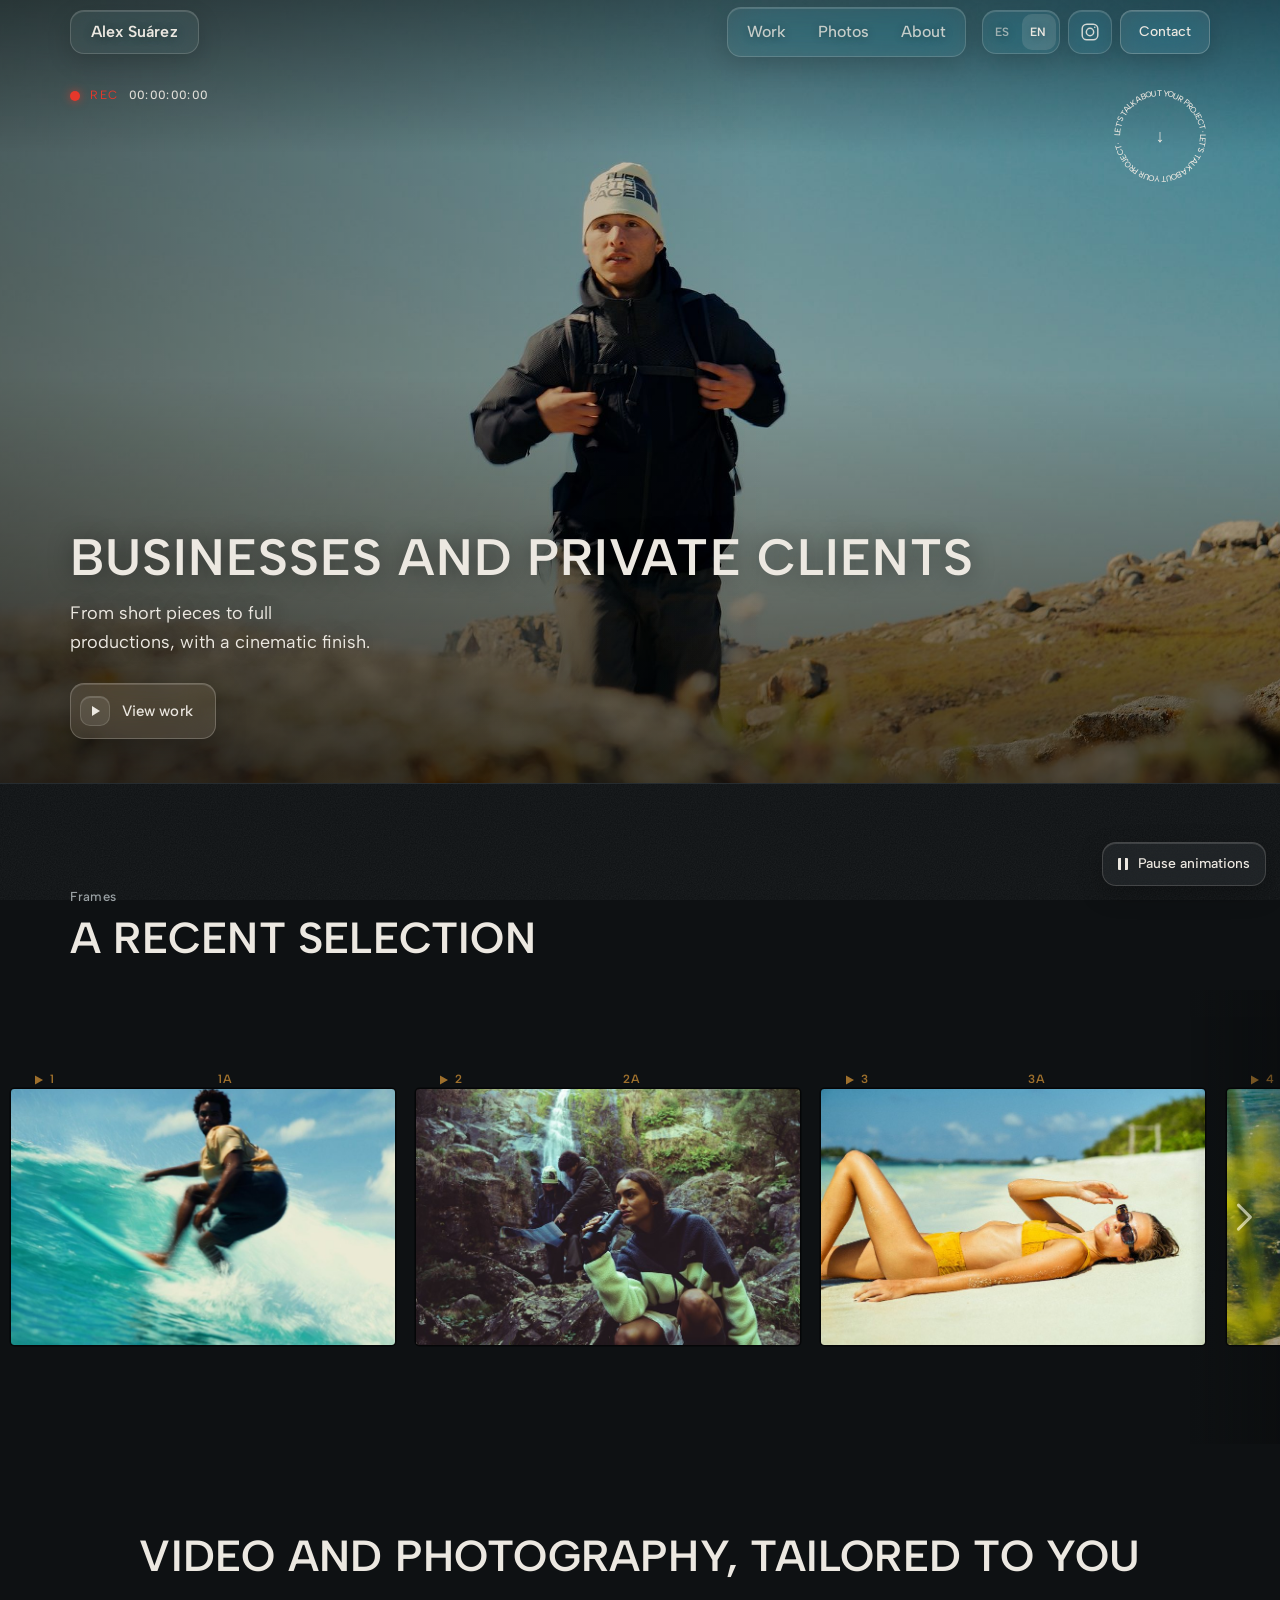
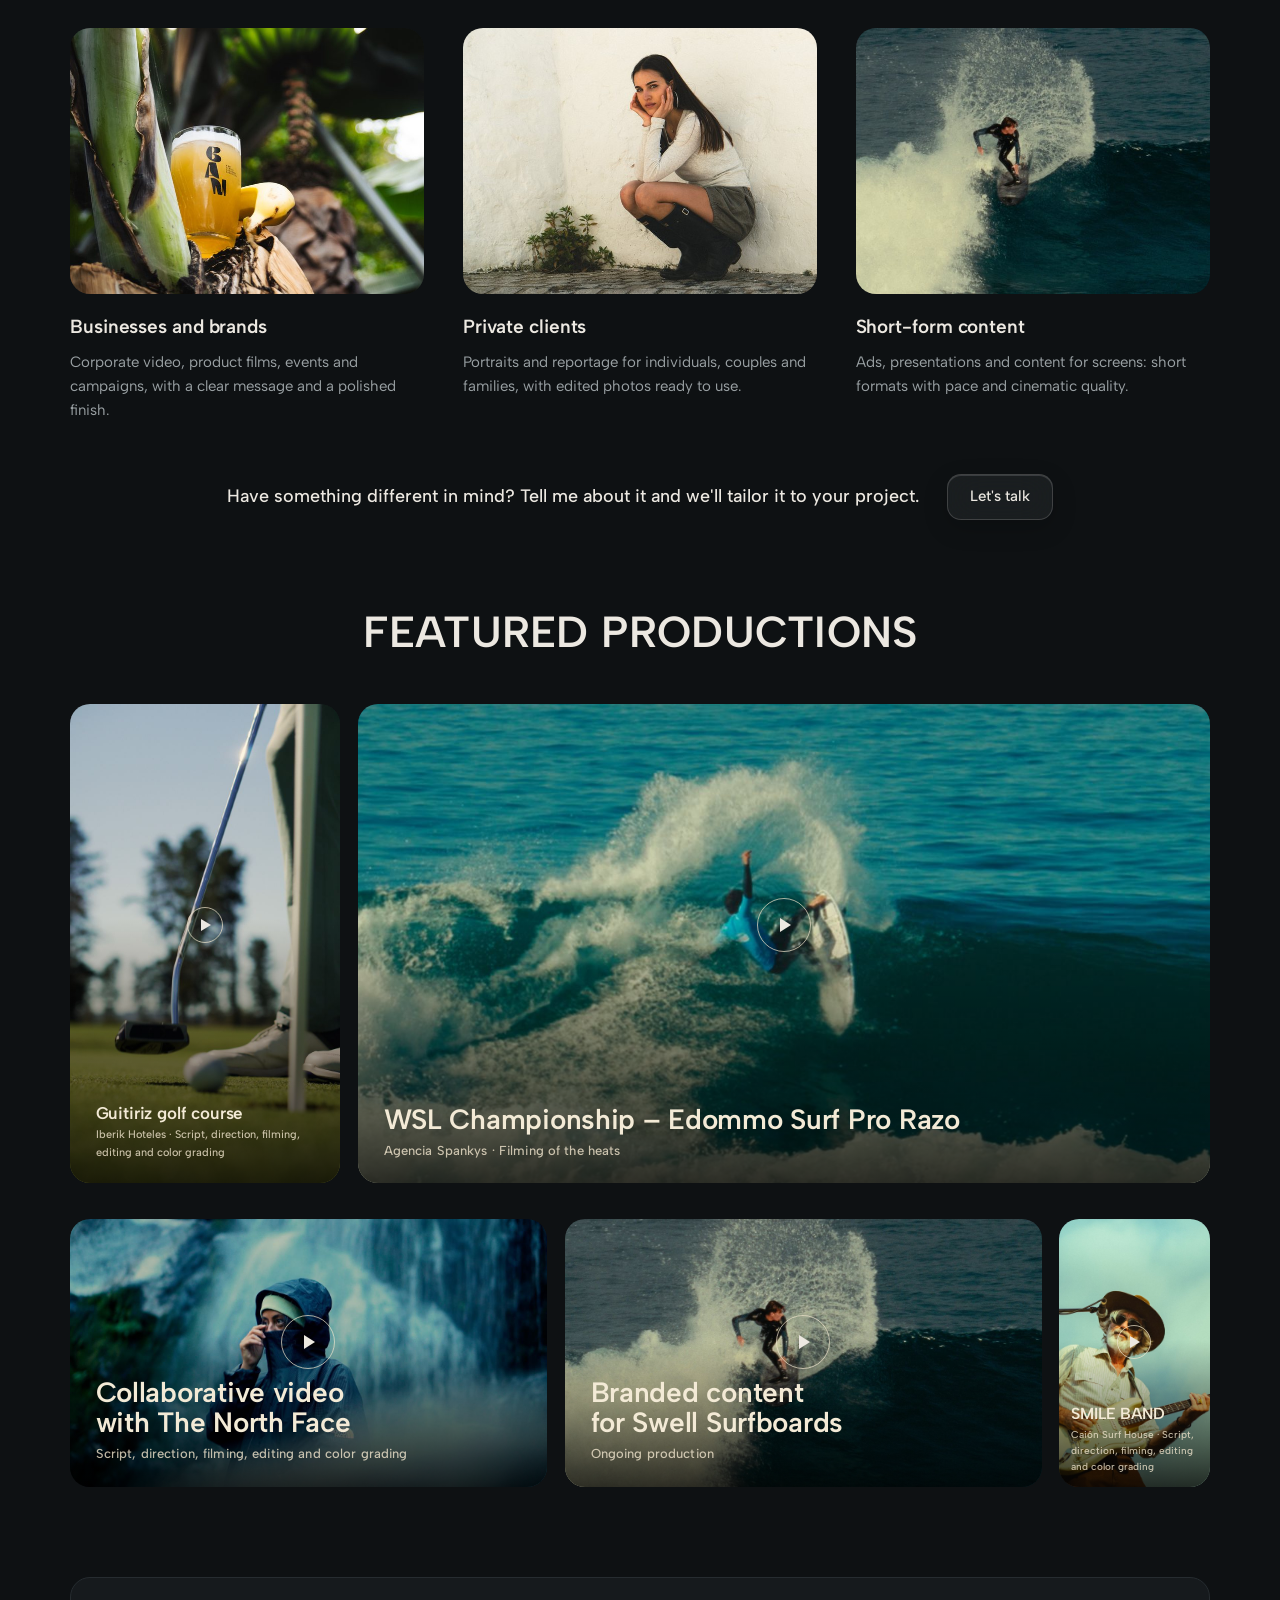
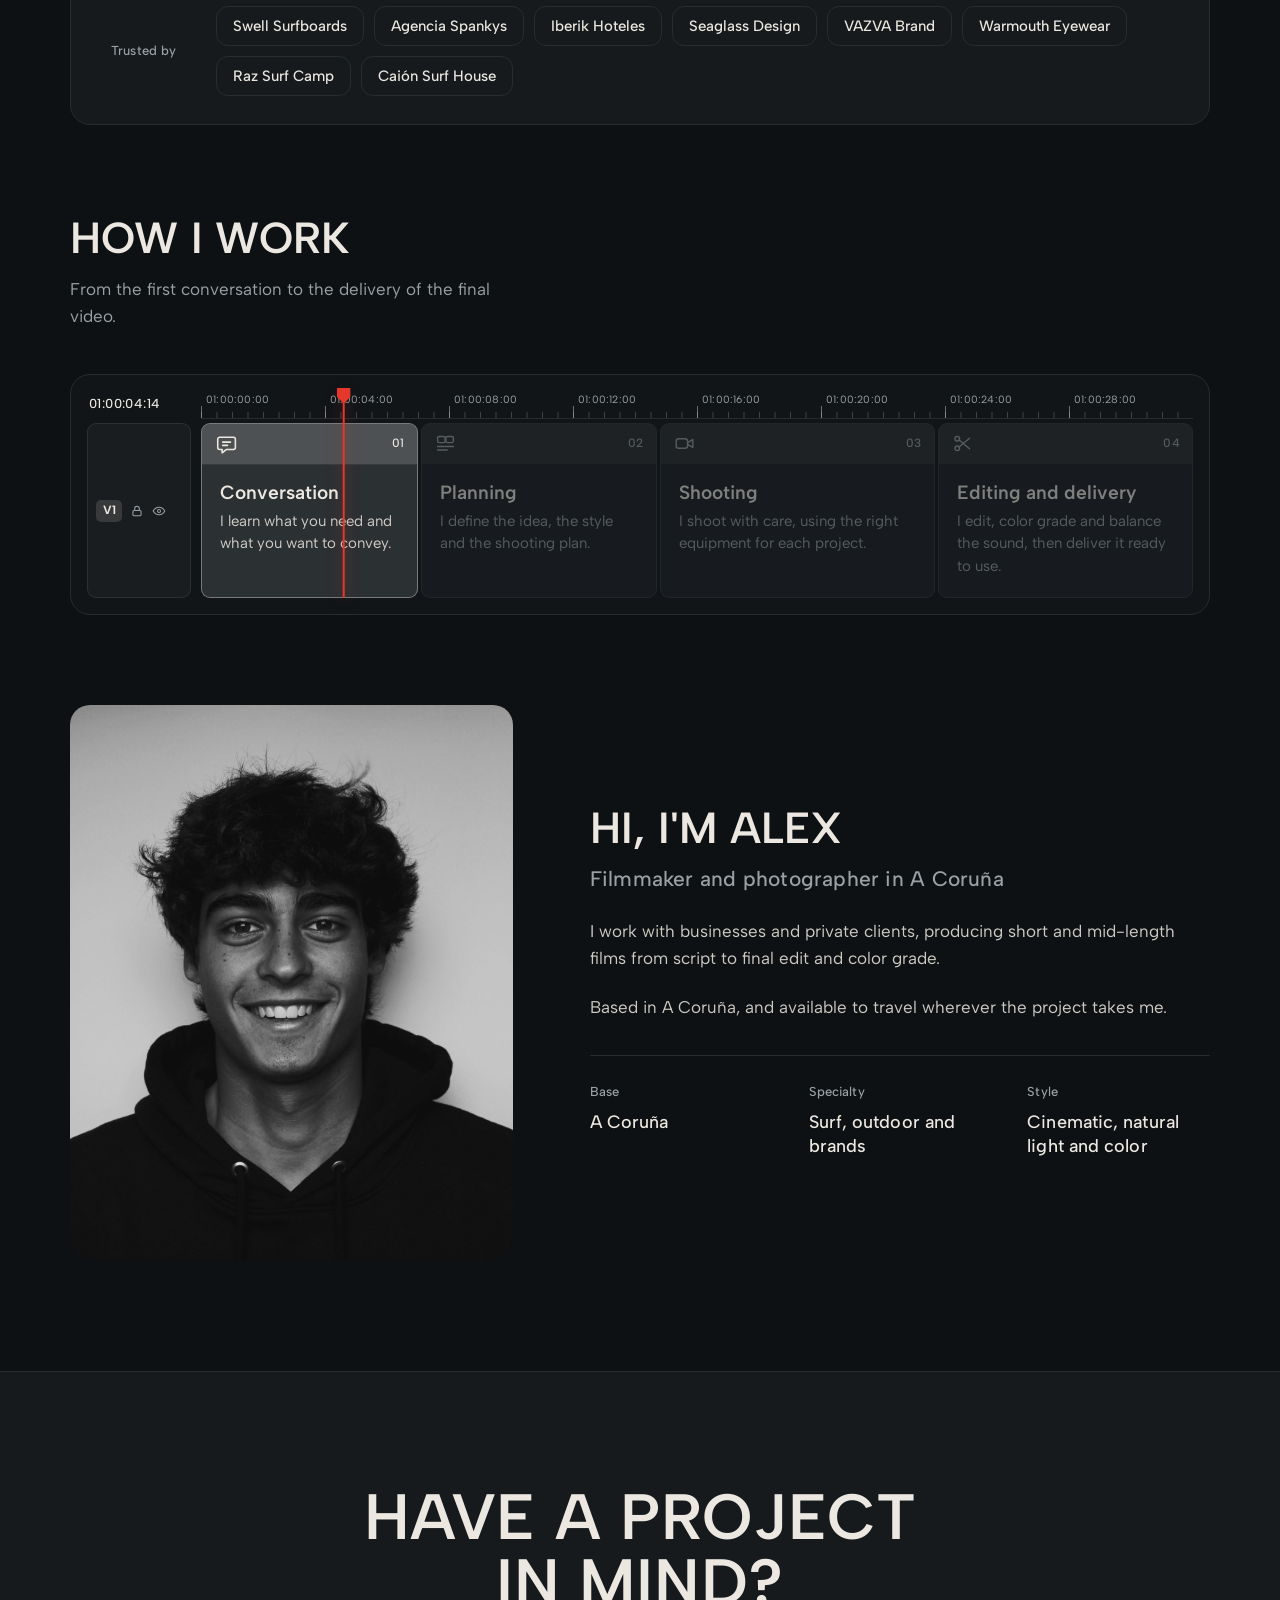
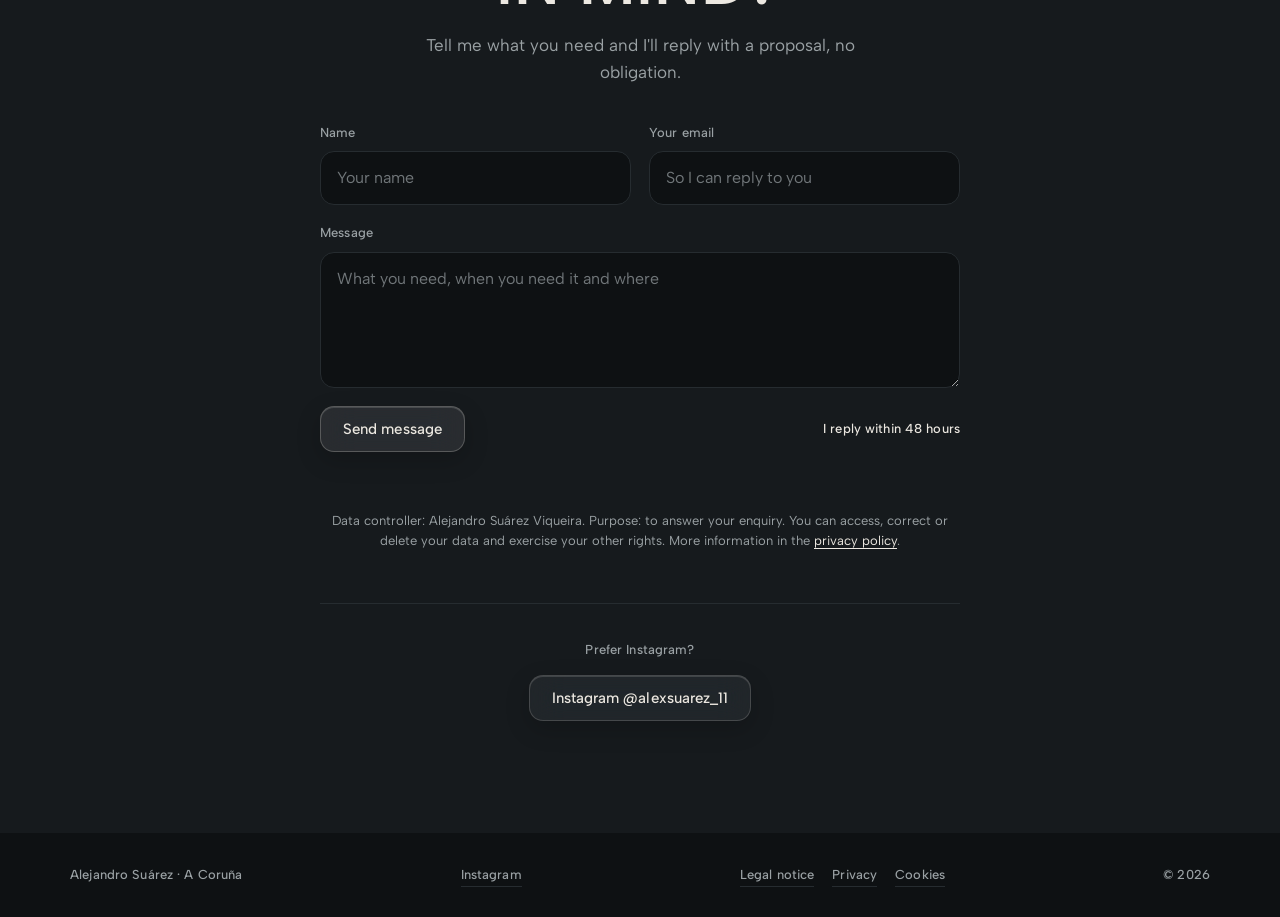
==== commit c3d6fb6d: "Película: texto Book fotográfico, flechas más visibles y avance fluido La última tarjeta dice Book f" ====
--- a/index.html
+++ b/index.html
@@ -330,13 +330,13 @@
 /* Fotogramas: tira de película */
 .row-head .kicker { margin-bottom: 8px; }
 .row-head { display: flex; align-items: flex-end; justify-content: space-between; gap: 16px; flex-wrap: wrap; margin-bottom: 28px; }
-/* Flechas a los lados de la película: apenas se ven y solo aparecen si hay más fotos en esa dirección */
+/* Flechas a los lados de la película: discretas pero visibles; solo aparecen si hay más fotos en esa dirección */
 .film { position: relative; }
-.film-nav { position: absolute; top: 0; bottom: 0; z-index: 5; display: flex; align-items: center; width: clamp(52px, 7vw, 92px); padding: 0 clamp(8px, 1.4vw, 18px); border: 0; cursor: pointer; color: var(--ink); opacity: .38; transition: opacity .3s; -webkit-tap-highlight-color: transparent; }
-.film-prev { left: 0; justify-content: flex-start; background: linear-gradient(to right, rgba(8, 9, 10, .5), rgba(8, 9, 10, 0)); }
-.film-next { right: 0; justify-content: flex-end; background: linear-gradient(to left, rgba(8, 9, 10, .5), rgba(8, 9, 10, 0)); }
-.film-nav svg { width: clamp(26px, 2.6vw, 34px); height: auto; fill: none; stroke: currentColor; stroke-width: 1.4; stroke-linecap: round; stroke-linejoin: round; filter: drop-shadow(0 0 5px rgba(0, 0, 0, .7)); transition: transform .25s; }
-.film:hover .film-nav { opacity: .62; }
+.film-nav { position: absolute; top: 0; bottom: 0; z-index: 5; display: flex; align-items: center; width: clamp(52px, 7vw, 92px); padding: 0 clamp(8px, 1.4vw, 18px); border: 0; cursor: pointer; color: var(--ink); opacity: .64; transition: opacity .3s; -webkit-tap-highlight-color: transparent; }
+.film-prev { left: 0; justify-content: flex-start; background: linear-gradient(to right, rgba(8, 9, 10, .58), rgba(8, 9, 10, 0)); }
+.film-next { right: 0; justify-content: flex-end; background: linear-gradient(to left, rgba(8, 9, 10, .58), rgba(8, 9, 10, 0)); }
+.film-nav svg { width: clamp(30px, 3vw, 40px); height: auto; fill: none; stroke: currentColor; stroke-width: 1.9; stroke-linecap: round; stroke-linejoin: round; filter: drop-shadow(0 0 6px rgba(0, 0, 0, .85)); transition: transform .25s; }
+.film:hover .film-nav { opacity: .85; }
 .film-nav:hover, .film-nav:focus-visible { opacity: 1; }
 .film-prev:hover svg { transform: translateX(-3px); }
 .film-next:hover svg { transform: translateX(3px); }
@@ -702,7 +702,7 @@
         <button class="frame" type="button"><span class="pic"><img src="images/foto-05-1600.jpg" srcset="images/foto-05-800.jpg 800w, images/foto-05-1600.jpg 1600w" sizes="(max-width: 760px) 290px, (max-width: 1799px) 420px, 560px" data-full="images/foto-05.jpg" style="--pos:50% 50%" alt="Guitarrista con sombrero y gafas de sol tocando en un escenario al aire libre" data-en-alt="Guitarist in a hat and sunglasses playing on an outdoor stage" width="1800" height="1200" loading="lazy" decoding="async"><span class="cap"><span class="cap-title">Smile Band</span><span class="cap-place" data-en="Event · 2025">Evento · 2025</span></span></span></button>
         <button class="frame" type="button"><span class="pic"><img src="images/foto-06-1600.jpg" srcset="images/foto-06-800.jpg 800w, images/foto-06-1600.jpg 1600w" sizes="(max-width: 760px) 290px, (max-width: 1799px) 420px, 560px" data-full="images/foto-06.jpg" style="--pos:50% 50%" alt="Mujer sentada junto a una tabla de surf en una caseta de madera" data-en-alt="Woman sitting beside a surfboard in a wooden hut" width="1800" height="1200" loading="lazy" decoding="async"><span class="cap"><span class="cap-title">VAZVA</span><span class="cap-place" data-en="Promotional · 2026">Promoción · 2026</span></span></span></button>
         <button class="frame" type="button"><span class="pic"><img src="images/foto-07-1600.jpg" srcset="images/foto-07-800.jpg 800w, images/foto-07-1600.jpg 1600w" sizes="(max-width: 760px) 290px, (max-width: 1799px) 420px, 560px" data-full="images/foto-07.jpg" style="--pos:50% 50%" alt="Mujer con un ramo de flores secas delante de una tela blanca, entre vegetación" data-en-alt="Woman holding a bouquet of dried flowers in front of a white sheet, among greenery" width="1800" height="1200" loading="lazy" decoding="async"><span class="cap"><span class="cap-title">Seaglass Design</span><span class="cap-place" data-en="Promotional · 2025">Promoción · 2025</span></span></span></button>
-        <button class="frame" type="button"><span class="pic"><img src="images/foto-08-1600.jpg" srcset="images/foto-08-800.jpg 800w, images/foto-08-1600.jpg 1600w" sizes="(max-width: 760px) 290px, (max-width: 1799px) 420px, 560px" data-full="images/foto-08.jpg" style="--pos:50% 34%" alt="Retrato en blanco y negro de una joven sentada en el suelo" data-en-alt="Black-and-white portrait of a young woman sitting on the floor" width="1800" height="1200" loading="lazy" decoding="async"><span class="cap"><span class="cap-title" data-en="Portfolio">Book fotográfico</span><span class="cap-place" data-en="Promotional">Promoción</span></span></span></button>
+        <button class="frame" type="button"><span class="pic"><img src="images/foto-08-1600.jpg" srcset="images/foto-08-800.jpg 800w, images/foto-08-1600.jpg 1600w" sizes="(max-width: 760px) 290px, (max-width: 1799px) 420px, 560px" data-full="images/foto-08.jpg" style="--pos:50% 34%" alt="Retrato en blanco y negro de una joven sentada en el suelo" data-en-alt="Black-and-white portrait of a young woman sitting on the floor" width="1800" height="1200" loading="lazy" decoding="async"><span class="cap"><span class="cap-title" data-en="Book fotográfico">Book fotográfico</span><span class="cap-place" data-en="Promotional">Promoción</span></span></span></button>
       </div>
     </div>
     </div>
@@ -1092,11 +1092,39 @@
 
   /* Flechas de la tira de fotos */
   var track = $('#track'), tPrev = $('#t-prev'), tNext = $('#t-next');
-  /* Cada pulsación avanza uno o dos fotogramas según el ancho de pantalla */
+  /* Cada pulsación avanza uno o dos fotogramas según el ancho de pantalla.
+     El avance es una animación propia: arranca despacio, coge velocidad y frena suave, como una película que se desliza.
+     Si se pulsa varias veces seguidas, sigue desde donde iba. Si la persona toca o gira la rueda, se detiene al momento. */
+  var glideId = 0, glideTo = null;
+  function glideStop() {
+    if (glideId) { cancelAnimationFrame(glideId); glideId = 0; }
+    glideTo = null; track.style.scrollSnapType = '';
+  }
+  function glideTrack(to) {
+    var from = track.scrollLeft;
+    if (Math.abs(to - from) < 1) { glideStop(); return; }
+    if (glideId) { cancelAnimationFrame(glideId); glideId = 0; }
+    glideTo = to; track.style.scrollSnapType = 'none';
+    var dist = to - from, dur = Math.min(1200, 520 + Math.abs(dist) * .5), t0 = null;
+    function ease(p) { return p < .5 ? 4 * p * p * p : 1 - Math.pow(-2 * p + 2, 3) / 2; }
+    function tick(ts) {
+      if (t0 === null) t0 = ts;
+      var p = Math.min(1, (ts - t0) / dur);
+      track.scrollLeft = from + dist * ease(p);
+      if (p < 1) glideId = requestAnimationFrame(tick);
+      else { glideId = 0; glideTo = null; track.scrollLeft = to; }
+    }
+    glideId = requestAnimationFrame(tick);
+  }
+  ['touchstart', 'wheel', 'pointerdown'].forEach(function (ev) { track.addEventListener(ev, glideStop, { passive: true }); });
   function stepFilm(dir) {
     var f = $('#reel .frame'); if (!f) return;
-    var w = f.offsetWidth, n = Math.max(1, Math.round(track.clientWidth / w - 1));
-    track.scrollBy({ left: dir * n * w, behavior: reduce || paused ? 'auto' : 'smooth' });
+    var w = f.getBoundingClientRect().width, n = Math.max(1, Math.round(track.clientWidth / w - 1));
+    var max = track.scrollWidth - track.clientWidth;
+    var base = glideTo !== null ? glideTo : track.scrollLeft;
+    var to = Math.max(0, Math.min(max, (Math.round(base / w) + dir * n) * w));
+    if (reduce) { track.scrollLeft = to; return; }
+    glideTrack(to);
   }
   tPrev.addEventListener('click', function () { stepFilm(-1); });
   tNext.addEventListener('click', function () { stepFilm(1); });
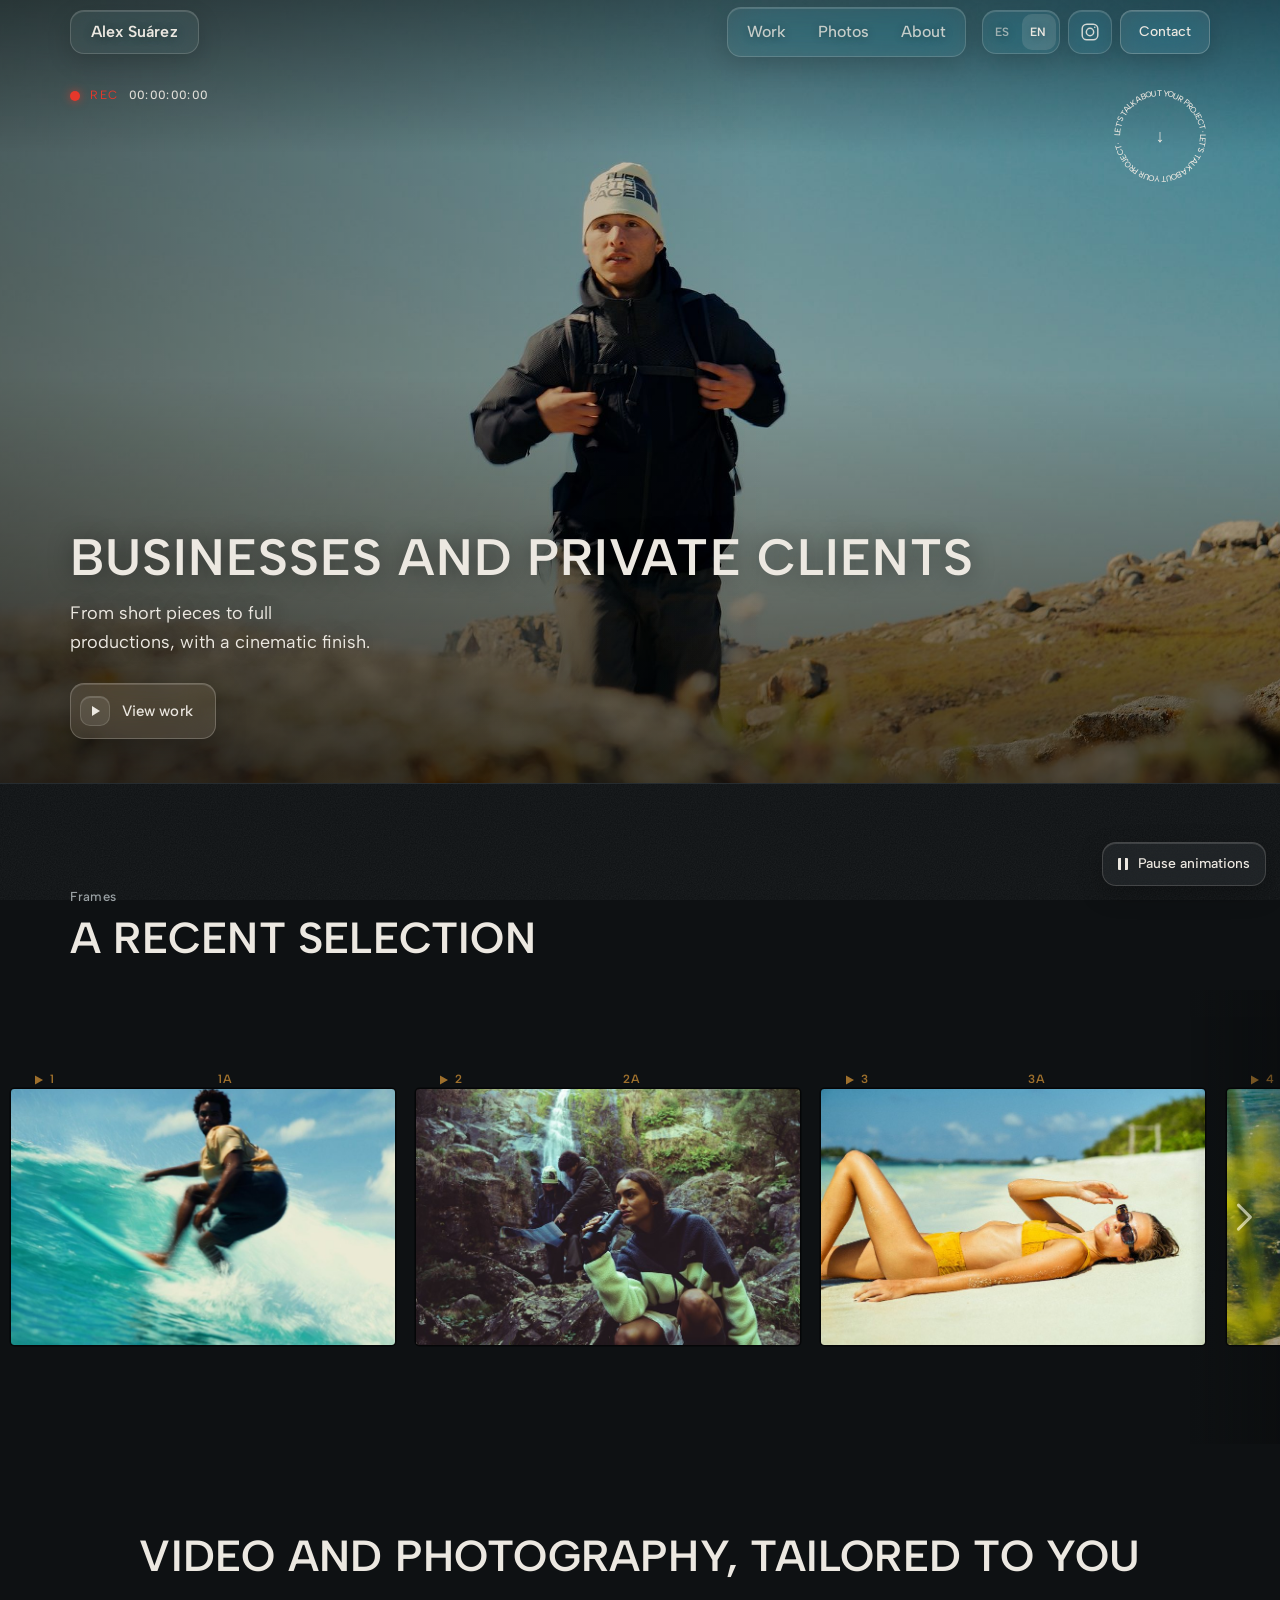
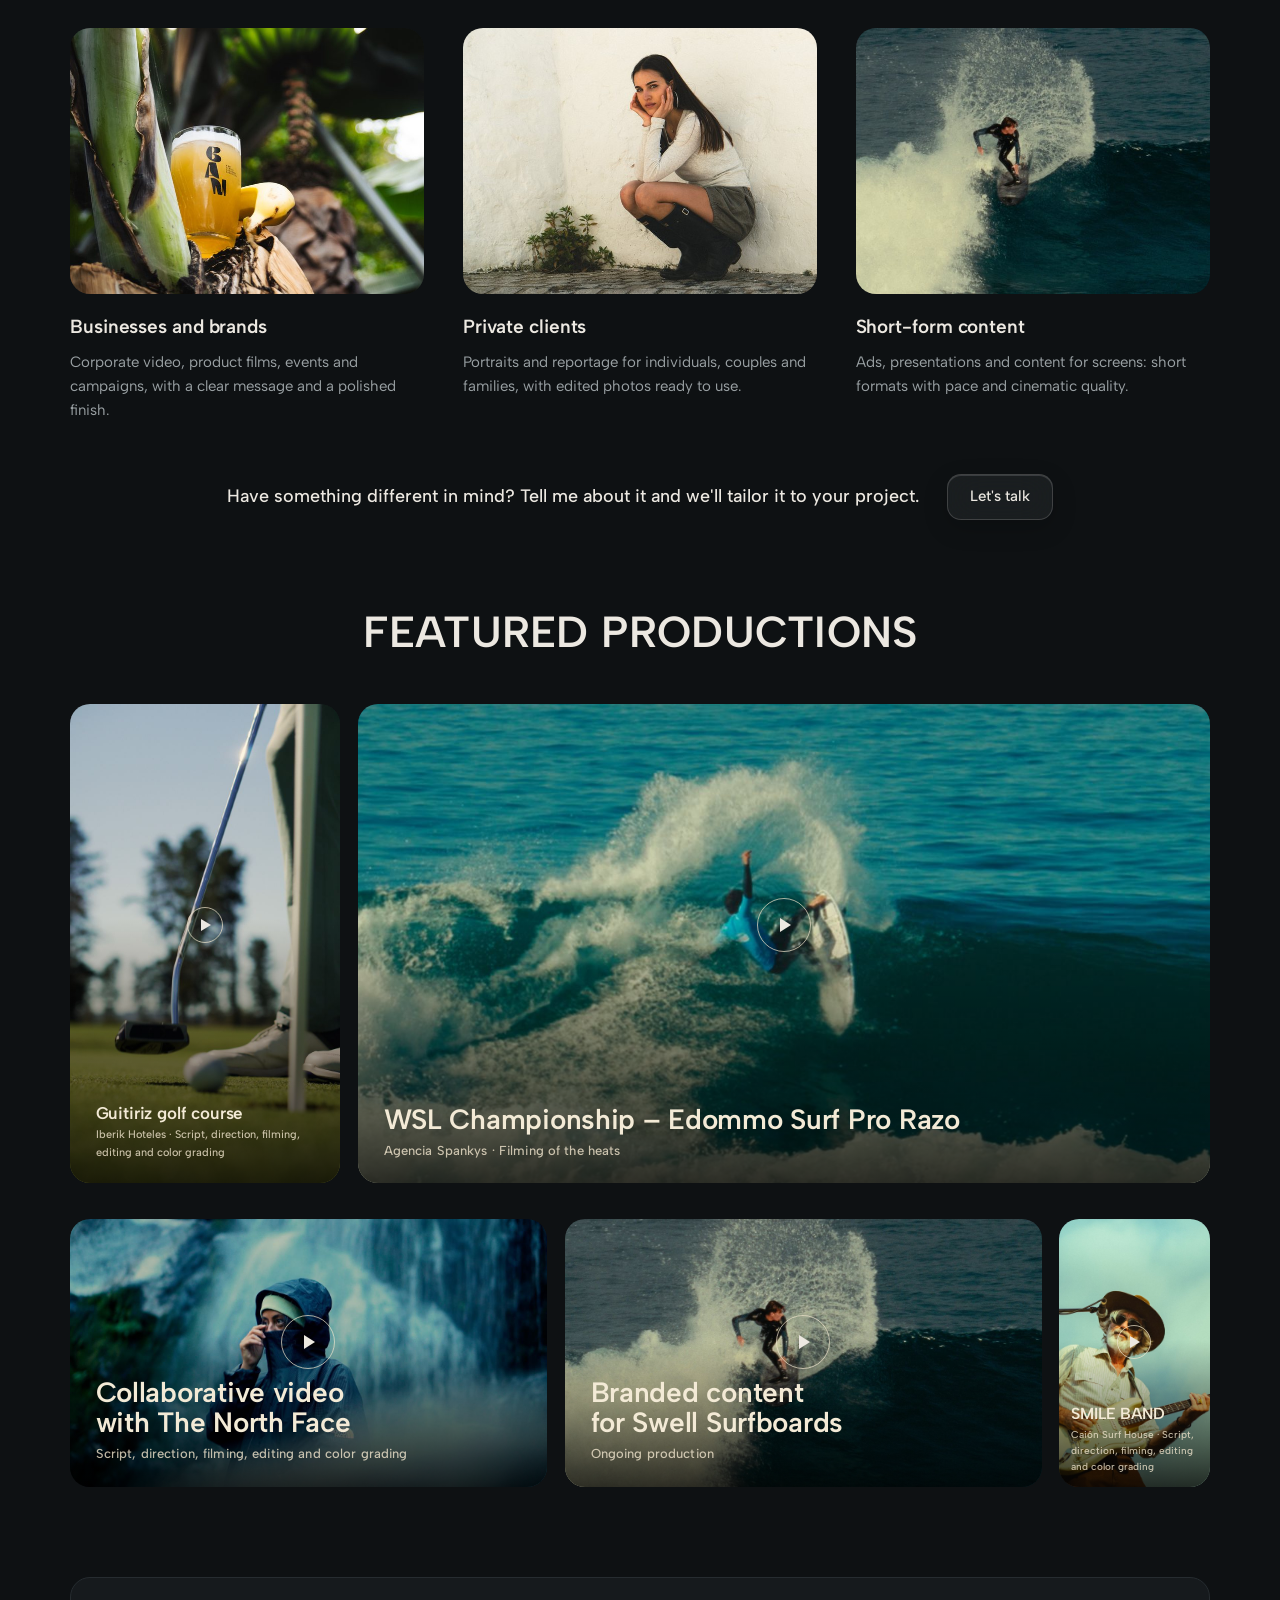
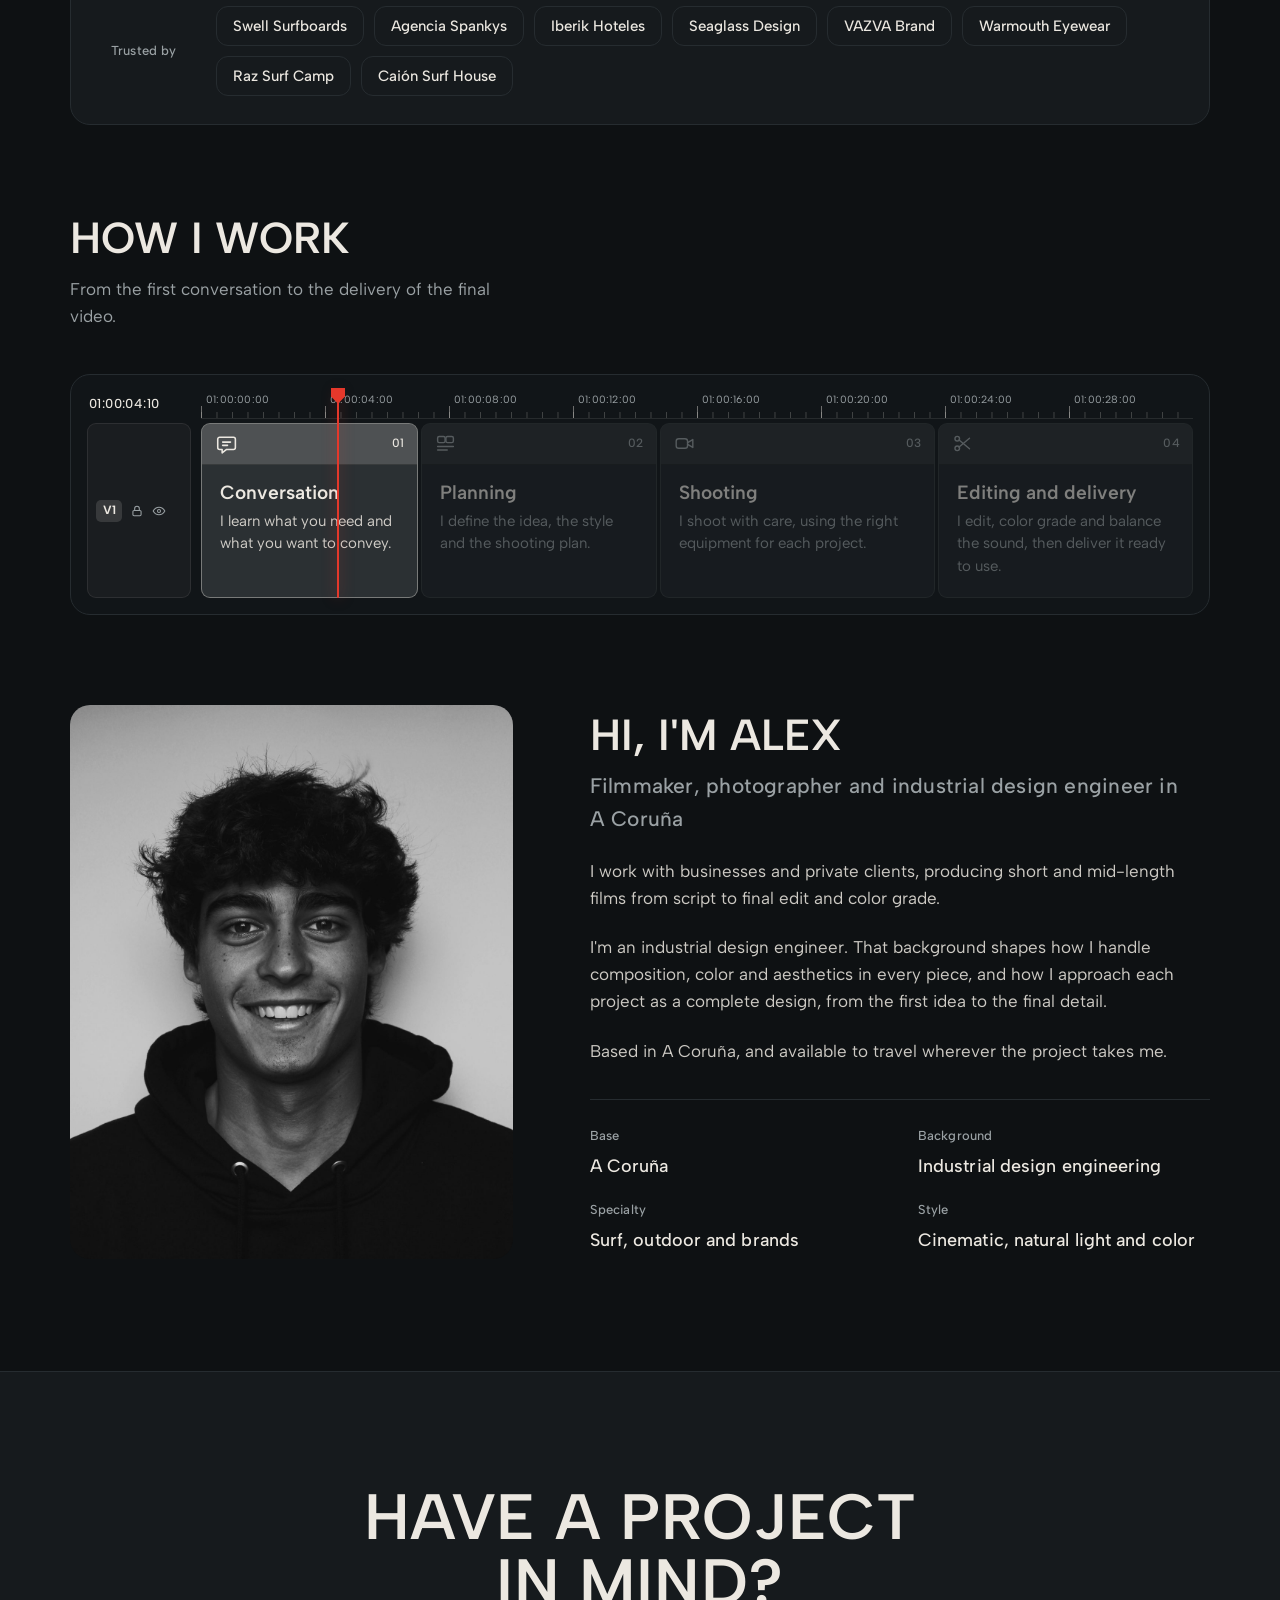
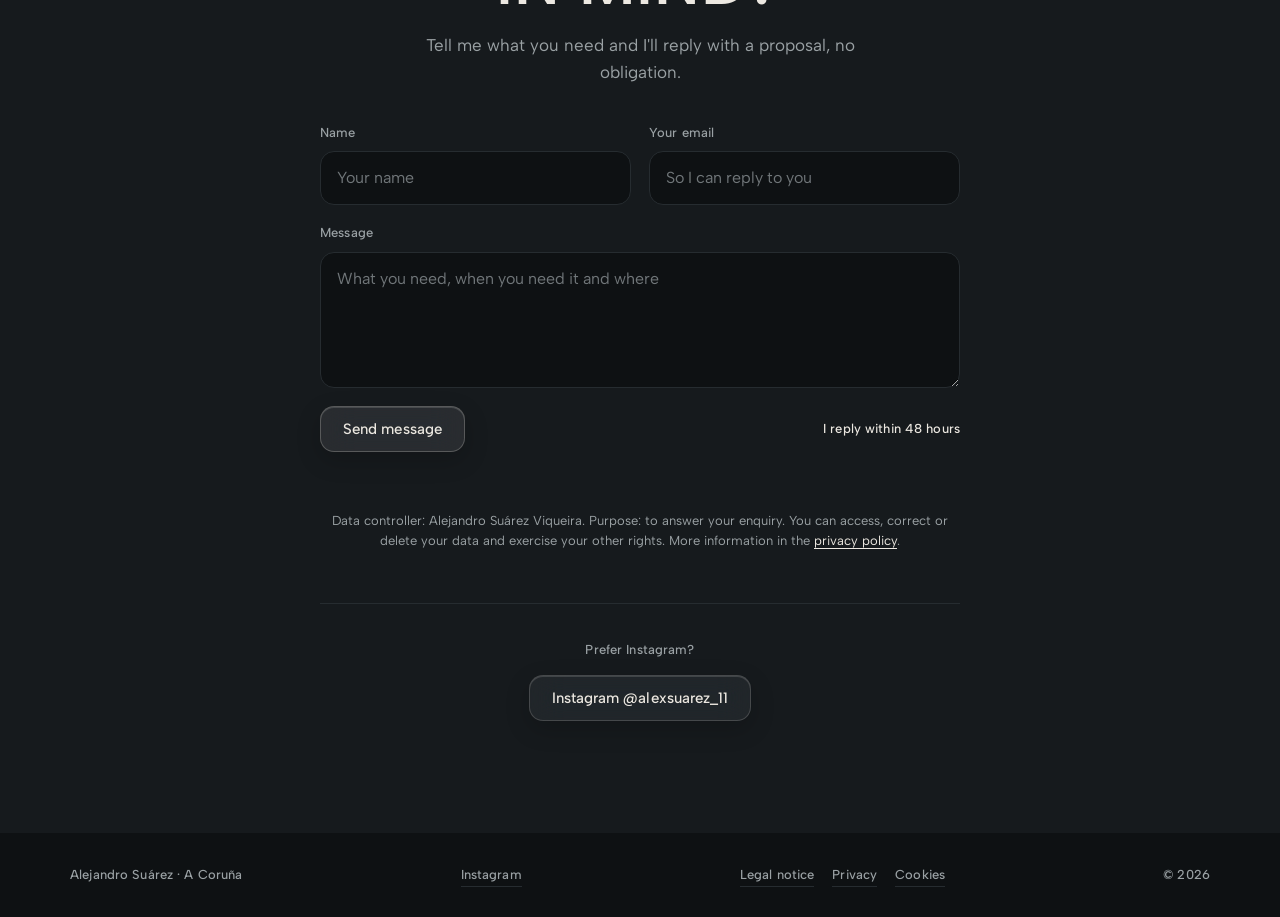
==== commit ec67f345: "Sobre mí: añade la formación de ingeniero de diseño industrial (ES/EN) Titular, párrafo y dato de fo" ====
--- a/index.html
+++ b/index.html
@@ -11,7 +11,7 @@
         (Para esconderla otra vez de los buscadores, añade <meta name="robots" content="noindex"> aquí.)
      3. La ciudad (A Coruña) ya está en el título, la descripción y los datos para Google. Si cambias de base, cámbiala en esos tres sitios. -->
 <title>Alejandro Suárez · Filmmaker en A Coruña | Fotografía y vídeo</title>
-<meta name="description" content="Filmmaker en A Coruña. Fotografía y vídeo para empresas y particulares: piezas cortas y proyectos completos con acabado de cine. Me muevo donde haga falta.">
+<meta name="description" content="Filmmaker e ingeniero de diseño industrial en A Coruña. Fotografía y vídeo para empresas y particulares: piezas cortas y proyectos completos con acabado de cine. Me muevo donde haga falta.">
 <link rel="canonical" href="https://alexsuarezfoto.github.io/">
 <meta name="theme-color" content="#0e1113">
 <link rel="icon" href="data:image/svg+xml,%3Csvg xmlns='http://www.w3.org/2000/svg' viewBox='0 0 32 32'%3E%3Crect width='32' height='32' fill='%230e1113'/%3E%3Ctext x='16' y='23' font-family='Arial,Helvetica,sans-serif' font-weight='700' font-size='20' text-anchor='middle' fill='%23ece8e1'%3EA%3C/text%3E%3C/svg%3E">
@@ -34,12 +34,12 @@
   "name": "Alejandro Suárez",
   "alternateName": "Alex Suárez",
   "jobTitle": "Filmmaker",
-  "description": "Filmmaker en A Coruña. Fotografía y vídeo para empresas y particulares.",
+  "description": "Filmmaker e ingeniero de diseño industrial en A Coruña. Fotografía y vídeo para empresas y particulares.",
   "workLocation": { "@type": "Place", "address": { "@type": "PostalAddress", "addressLocality": "A Coruña", "addressRegion": "Galicia", "addressCountry": "ES" } },
   "url": "https://alexsuarezfoto.github.io/",
   "image": "https://alexsuarezfoto.github.io/images/social.jpg",
   "sameAs": ["https://www.instagram.com/alexsuarez_11/"],
-  "knowsAbout": ["Fotografía", "Vídeo", "Producción audiovisual"]
+  "knowsAbout": ["Fotografía", "Vídeo", "Producción audiovisual", "Diseño industrial"]
 }
 </script>
 
@@ -395,7 +395,7 @@
 .about h2 { margin: 0; }
 .about-role { margin: 10px 0 0; font-weight: 500; font-size: clamp(17px, 1.7vw, 21px); letter-spacing: .01em; color: var(--muted); }
 .about p.body { margin: 22px 0 0; max-width: 54ch; color: color-mix(in srgb, var(--ink) 86%, var(--bg)); }
-.facts { display: grid; grid-template-columns: repeat(auto-fit, minmax(150px, 1fr)); gap: 22px 36px; margin-top: 34px; padding-top: 26px; border-top: 1px solid var(--line); }
+.facts { display: grid; grid-template-columns: repeat(2, minmax(0, 1fr)); gap: 22px 36px; margin-top: 34px; padding-top: 26px; border-top: 1px solid var(--line); }
 .facts div { min-width: 0; display: grid; gap: 7px; align-content: start; }
 .facts span { color: var(--muted); }
 .facts b { font-family: var(--font); font-weight: 500; font-size: clamp(16px, 1.45vw, 18px); letter-spacing: .005em; line-height: 1.35; color: var(--ink); }
@@ -844,12 +844,14 @@
       <div class="portrait"><img src="images/retrato.jpg" alt="Retrato de Alejandro Suárez" data-en-alt="Portrait of Alejandro Suárez" width="1000" height="1250" loading="lazy" decoding="async"></div>
       <div>
         <h2 data-en="Hi, I'm Alex">¡Hola! Soy Alex</h2>
-        <p class="about-role" data-en="Filmmaker and photographer in A Coruña">Filmmaker y fotógrafo en A Coruña</p>
+        <p class="about-role" data-en="Filmmaker, photographer and industrial design engineer in A Coruña">Filmmaker, fotógrafo e ingeniero de diseño industrial en A Coruña</p>
         <p class="body" data-en="I work with businesses and private clients, producing short and mid-length films from script to final edit and color grade.">Trabajo con empresas y particulares. Realizo producciones de duración media y corta, desde el guion hasta el montaje y el color.</p>
+        <p class="body" data-en="I'm an industrial design engineer. That background shapes how I handle composition, color and aesthetics in every piece, and how I approach each project as a complete design, from the first idea to the final detail.">Soy ingeniero de diseño industrial. Esa formación me hace cuidar la composición, el color y la estética de cada pieza, y plantear cada proyecto como un diseño completo, de la idea al último detalle.</p>
         <p class="body" data-en="Based in A Coruña, and available to travel wherever the project takes me.">Basado en A Coruña, con disponibilidad para desplazarme al lugar donde se desarrolle el proyecto.</p>
         <!-- Datos: la etiqueta (arriba) y el dato (debajo). Cámbialos o añade otro bloque igual. -->
         <div class="facts">
           <div><span class="mono" data-en="Base">Mi base</span><b>A Coruña</b></div>
+          <div><span class="mono" data-en="Background">Formación</span><b data-en="Industrial design engineering">Ingeniería de diseño industrial</b></div>
           <div><span class="mono" data-en="Specialty">Especialidad</span><b data-en="Surf, outdoor and brands">Surf, outdoor y marcas</b></div>
           <div><span class="mono" data-en="Style">Estilo</span><b data-en="Cinematic, natural light and color">Cine, luz natural y color</b></div>
         </div>
@@ -925,7 +927,7 @@
   };
   var META = {
     es: { title: document.title, desc: (document.querySelector('meta[name="description"]') || {}).content || '' },
-    en: { title: 'Alejandro Suárez · Filmmaker in A Coruña | Photography and video', desc: 'Filmmaker in A Coruña. Photography and video for businesses and private clients: short pieces and full productions with a cinematic finish. I travel wherever the project takes me.' }
+    en: { title: 'Alejandro Suárez · Filmmaker in A Coruña | Photography and video', desc: 'Filmmaker and industrial design engineer in A Coruña. Photography and video for businesses and private clients: short pieces and full productions with a cinematic finish. I travel wherever the project takes me.' }
   };
   var ATTRS = ['aria-label', 'alt', 'placeholder', 'title'];
   function saved() { try { return localStorage.getItem(KEY); } catch (e) { return null; } }
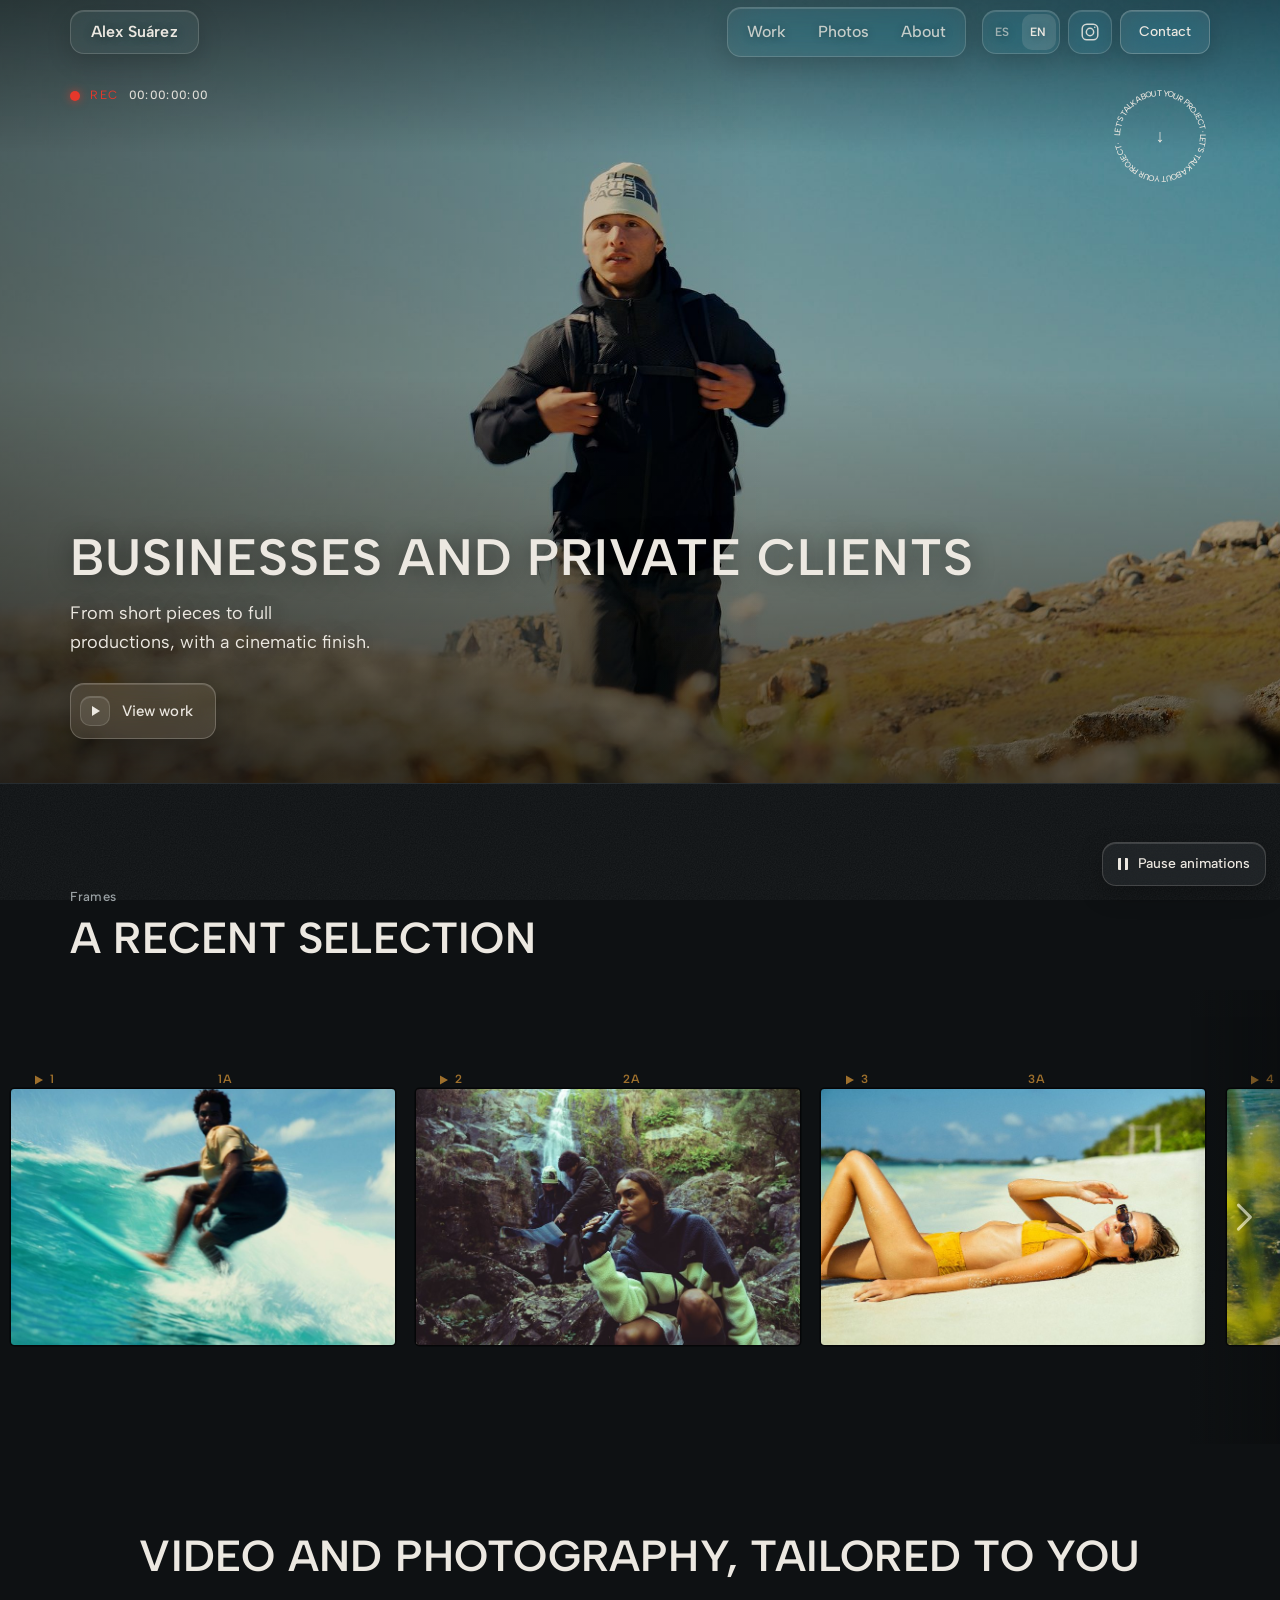
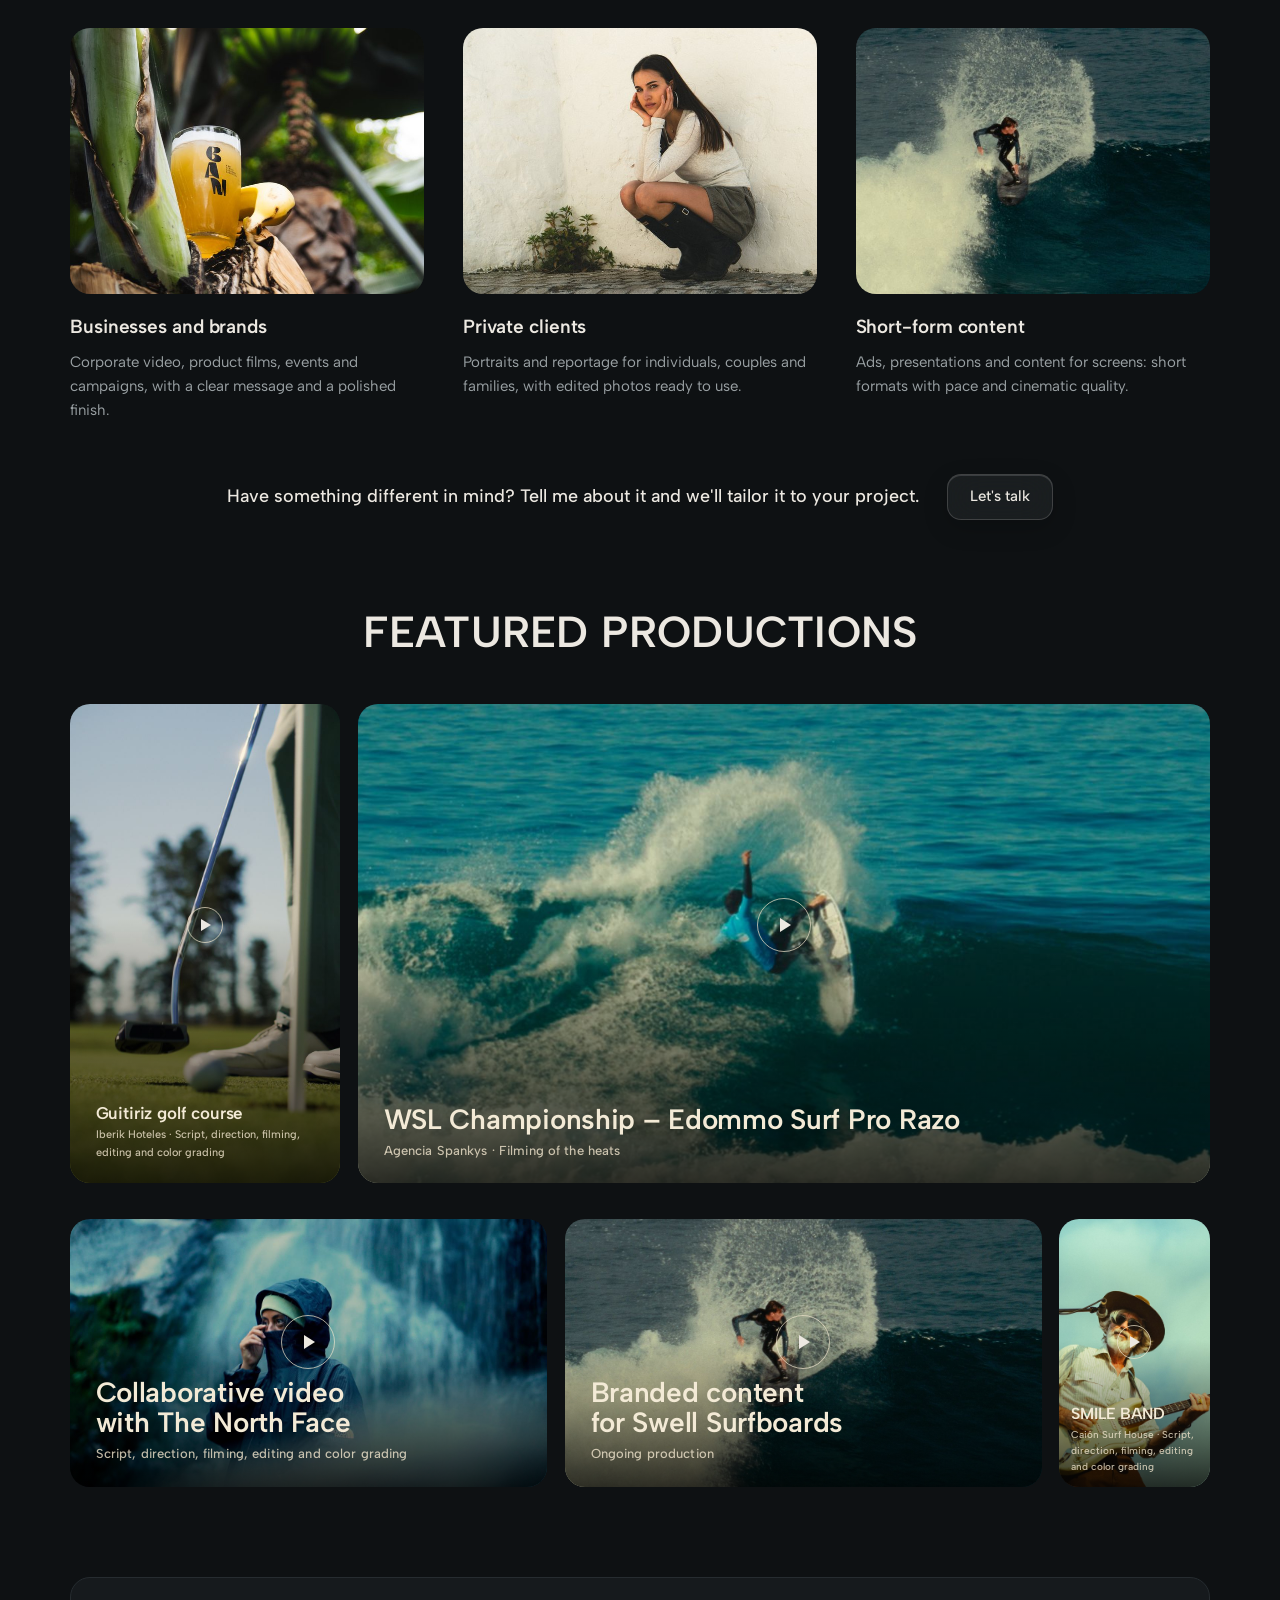
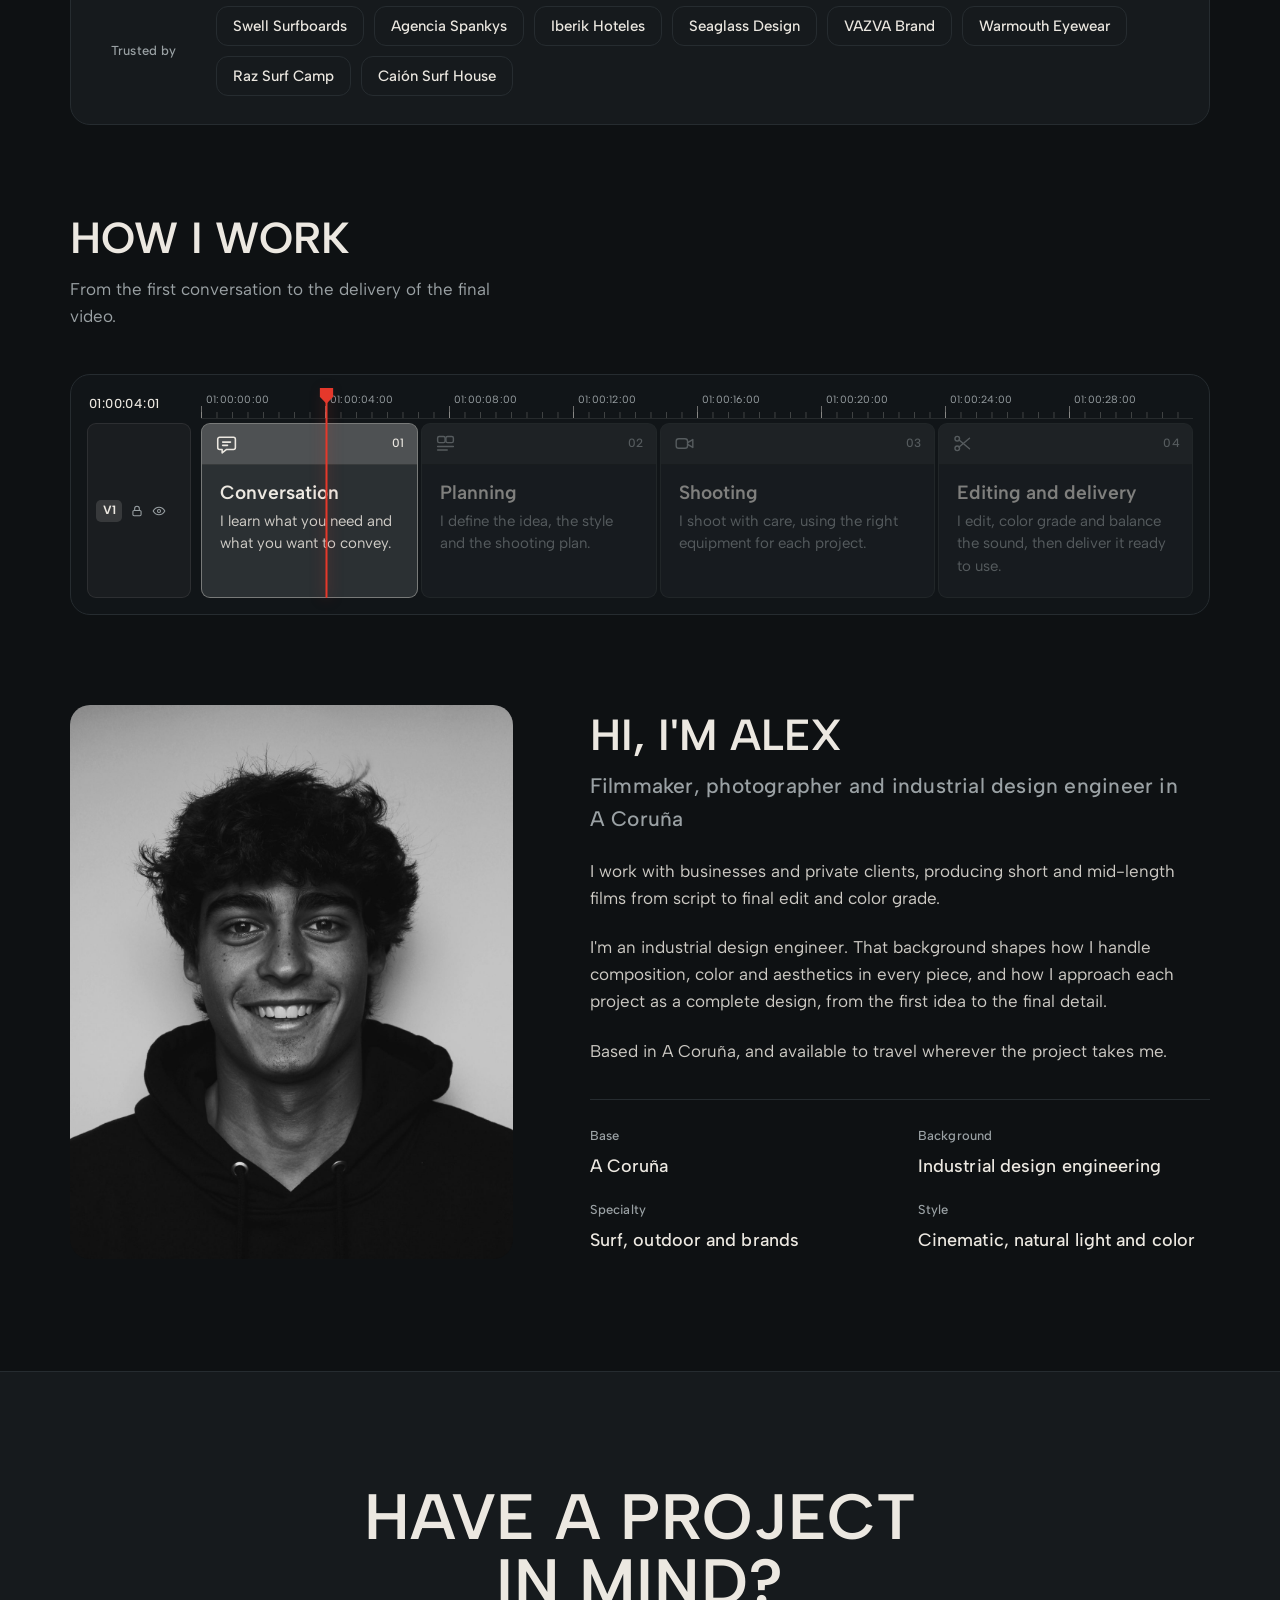
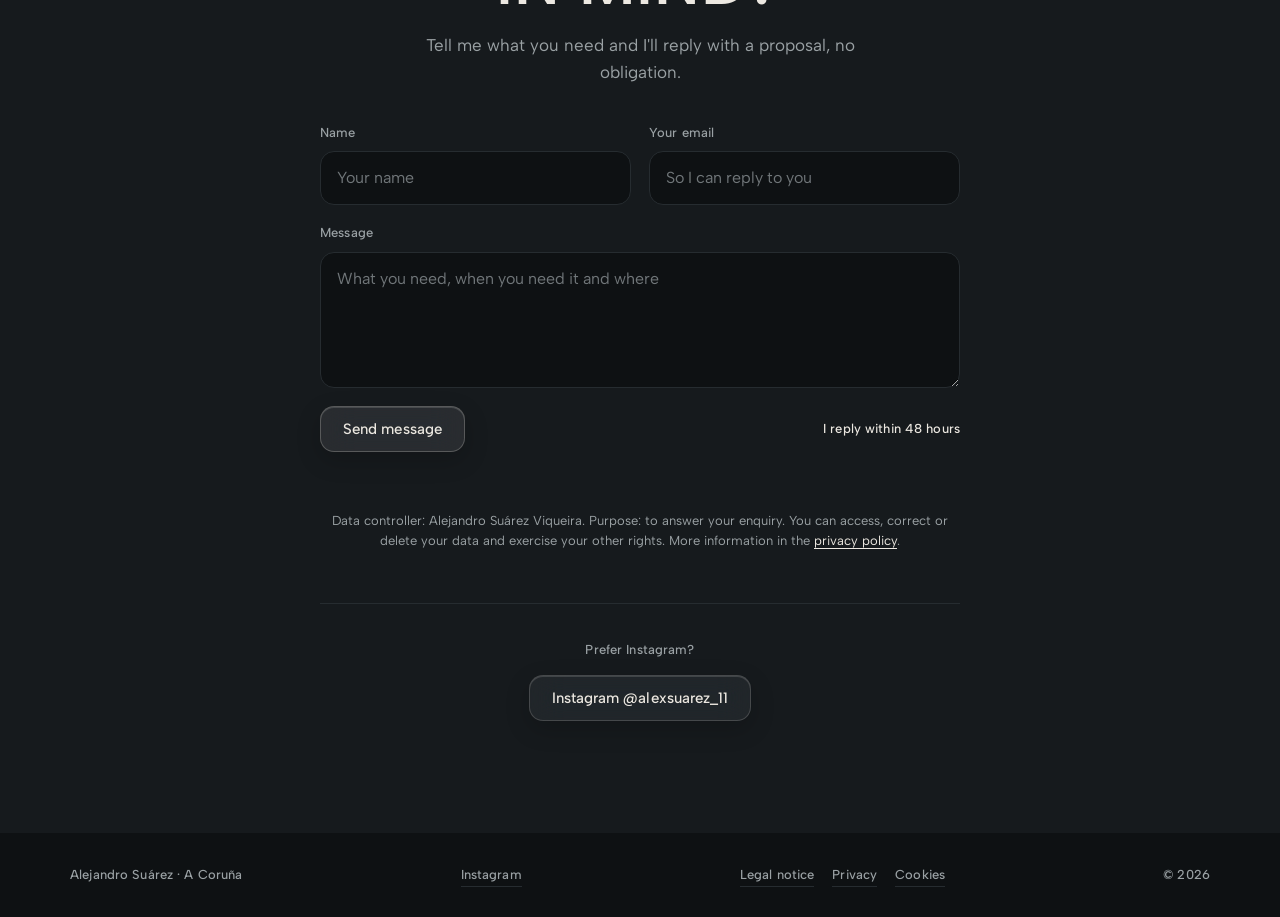
==== commit 1ad75479: "Dominio propio alexsuarez.es: CNAME y direcciones de la web Archivo CNAME, canonical, og:url, datos " ====
--- a/index.html
+++ b/index.html
@@ -5,14 +5,14 @@
 <meta name="viewport" content="width=device-width, initial-scale=1, viewport-fit=cover">
 
 <!-- ======================= SEO (cómo te ven los buscadores) =======================
-     1. Cambia  https://alexsuarezfoto.github.io  por tu dirección .com cuando la tengas
+     1. La dirección de la web ya es https://alexsuarez.es (cámbiala aquí si algún día cambia)
         (con Buscar y reemplazar, también en sitemap.xml y robots.txt).
      2. La web ya es pública: no lleva la etiqueta "noindex", así que Google puede mostrarla.
         (Para esconderla otra vez de los buscadores, añade <meta name="robots" content="noindex"> aquí.)
      3. La ciudad (A Coruña) ya está en el título, la descripción y los datos para Google. Si cambias de base, cámbiala en esos tres sitios. -->
 <title>Alejandro Suárez · Filmmaker en A Coruña | Fotografía y vídeo</title>
 <meta name="description" content="Filmmaker e ingeniero de diseño industrial en A Coruña. Fotografía y vídeo para empresas y particulares: piezas cortas y proyectos completos con acabado de cine. Me muevo donde haga falta.">
-<link rel="canonical" href="https://alexsuarezfoto.github.io/">
+<link rel="canonical" href="https://alexsuarez.es/">
 <meta name="theme-color" content="#0e1113">
 <link rel="icon" href="data:image/svg+xml,%3Csvg xmlns='http://www.w3.org/2000/svg' viewBox='0 0 32 32'%3E%3Crect width='32' height='32' fill='%230e1113'/%3E%3Ctext x='16' y='23' font-family='Arial,Helvetica,sans-serif' font-weight='700' font-size='20' text-anchor='middle' fill='%23ece8e1'%3EA%3C/text%3E%3C/svg%3E">
 
@@ -22,8 +22,8 @@
 <meta property="og:site_name" content="Alejandro Suárez">
 <meta property="og:title" content="Alejandro Suárez · Filmmaker en A Coruña">
 <meta property="og:description" content="Fotografía y vídeo para empresas y particulares. Piezas cortas y proyectos completos con acabado de cine.">
-<meta property="og:url" content="https://alexsuarezfoto.github.io/">
-<meta property="og:image" content="https://alexsuarezfoto.github.io/images/social.jpg">
+<meta property="og:url" content="https://alexsuarez.es/">
+<meta property="og:image" content="https://alexsuarez.es/images/social.jpg">
 <meta name="twitter:card" content="summary_large_image">
 
 <!-- Datos estructurados para Google (quién eres y qué haces) -->
@@ -36,8 +36,8 @@
   "jobTitle": "Filmmaker",
   "description": "Filmmaker e ingeniero de diseño industrial en A Coruña. Fotografía y vídeo para empresas y particulares.",
   "workLocation": { "@type": "Place", "address": { "@type": "PostalAddress", "addressLocality": "A Coruña", "addressRegion": "Galicia", "addressCountry": "ES" } },
-  "url": "https://alexsuarezfoto.github.io/",
-  "image": "https://alexsuarezfoto.github.io/images/social.jpg",
+  "url": "https://alexsuarez.es/",
+  "image": "https://alexsuarez.es/images/social.jpg",
   "sameAs": ["https://www.instagram.com/alexsuarez_11/"],
   "knowsAbout": ["Fotografía", "Vídeo", "Producción audiovisual", "Diseño industrial"]
 }
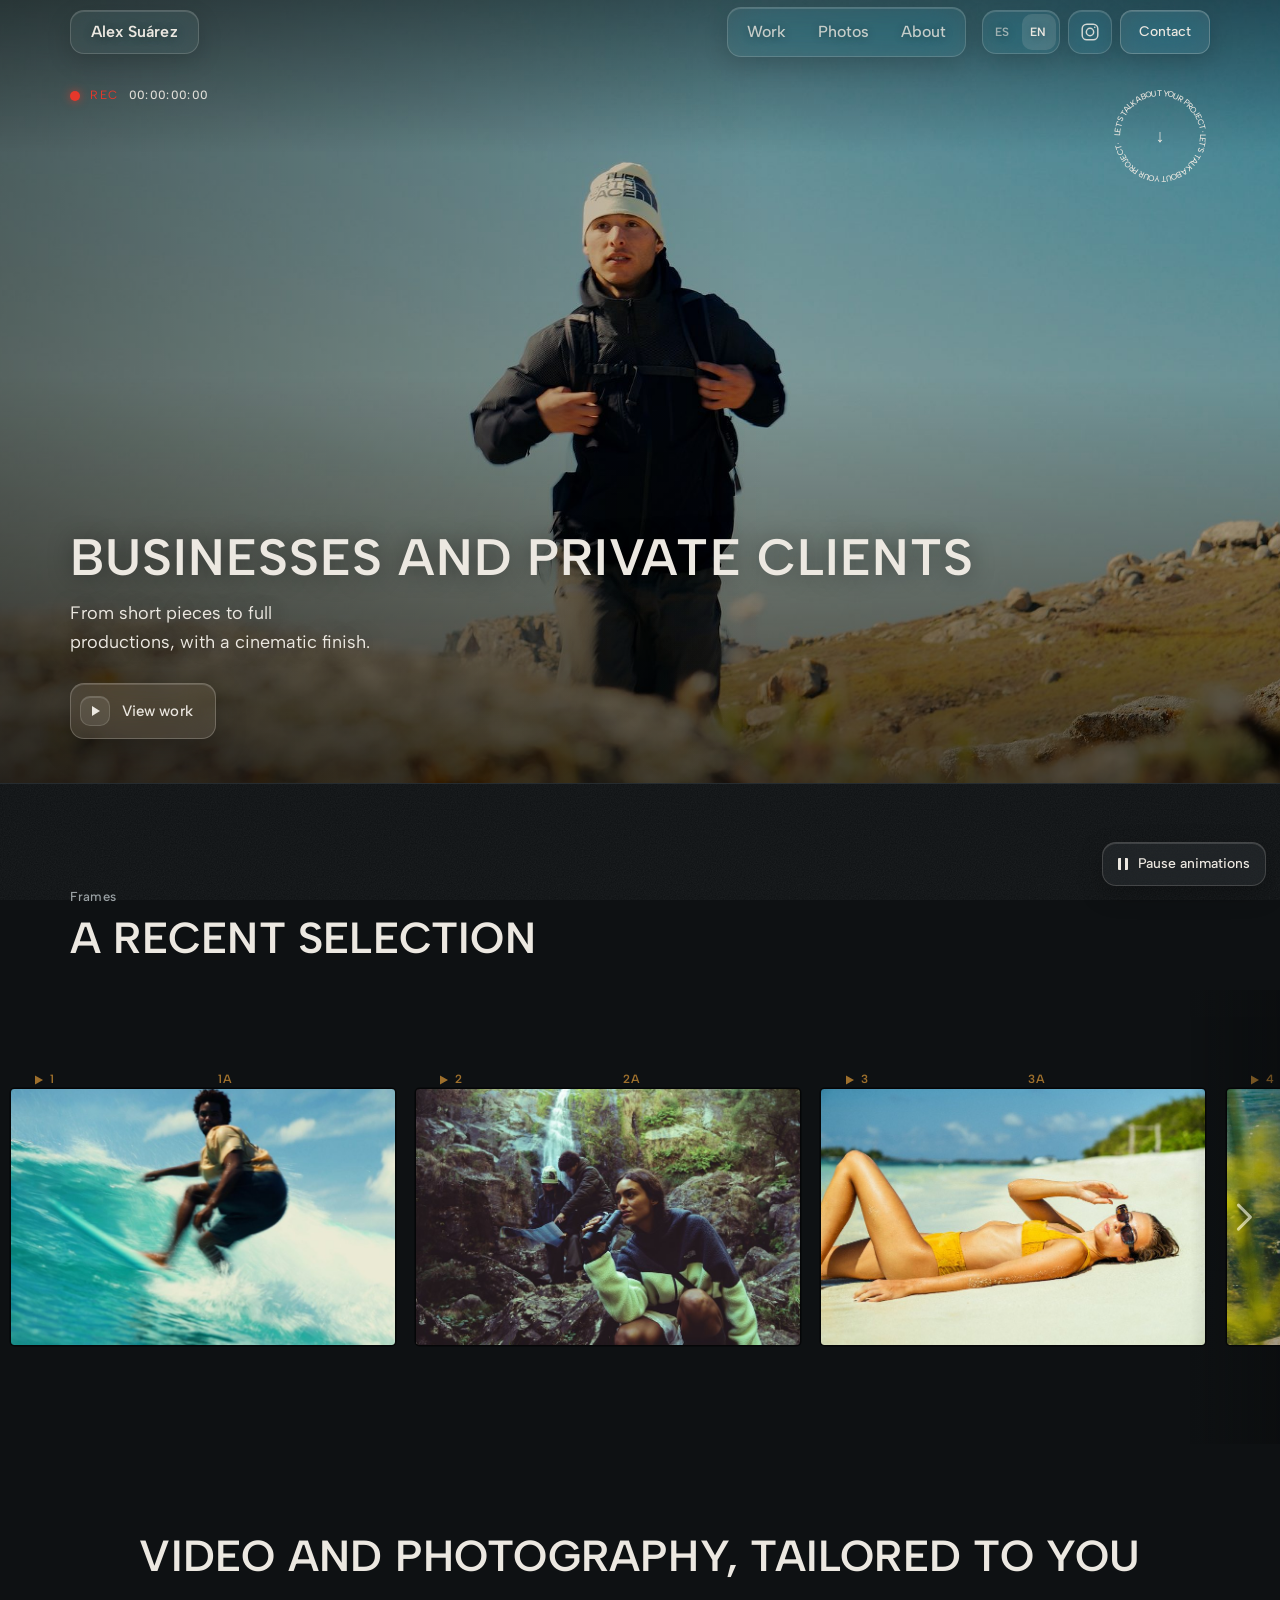
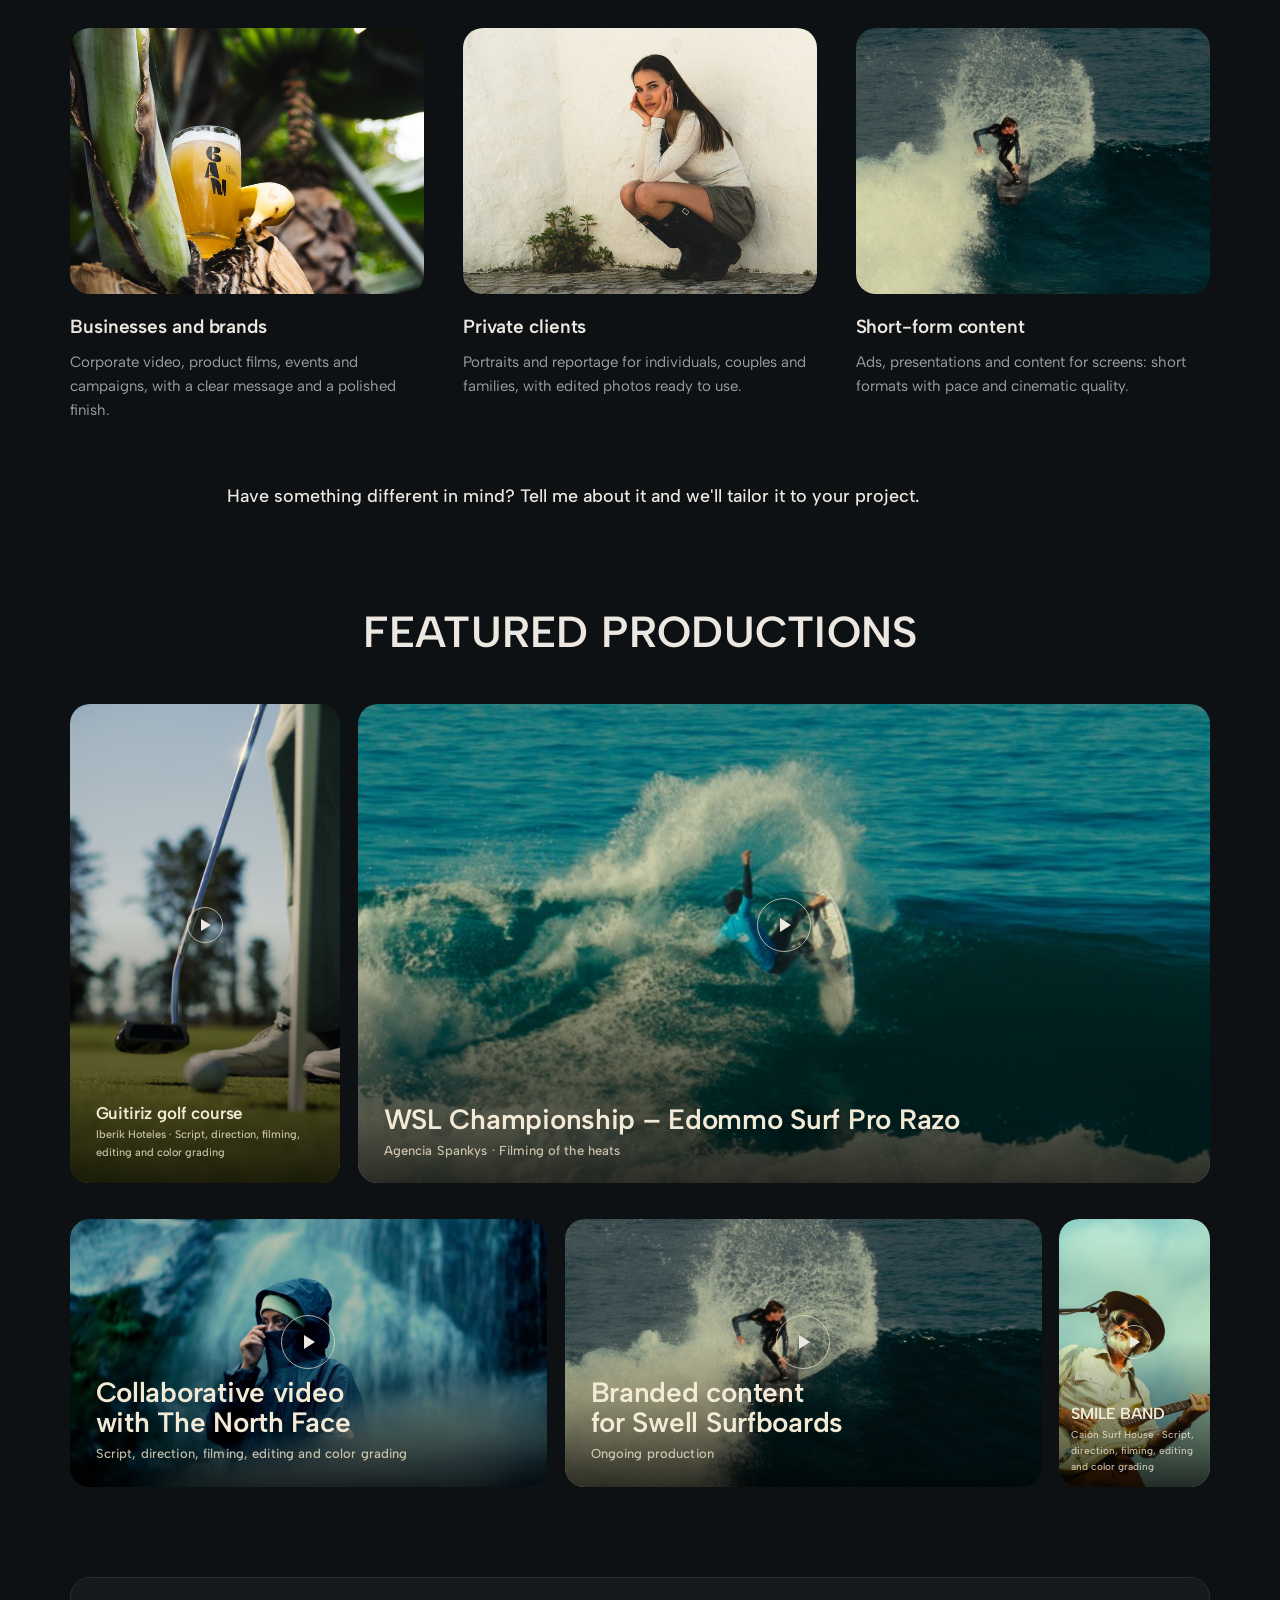
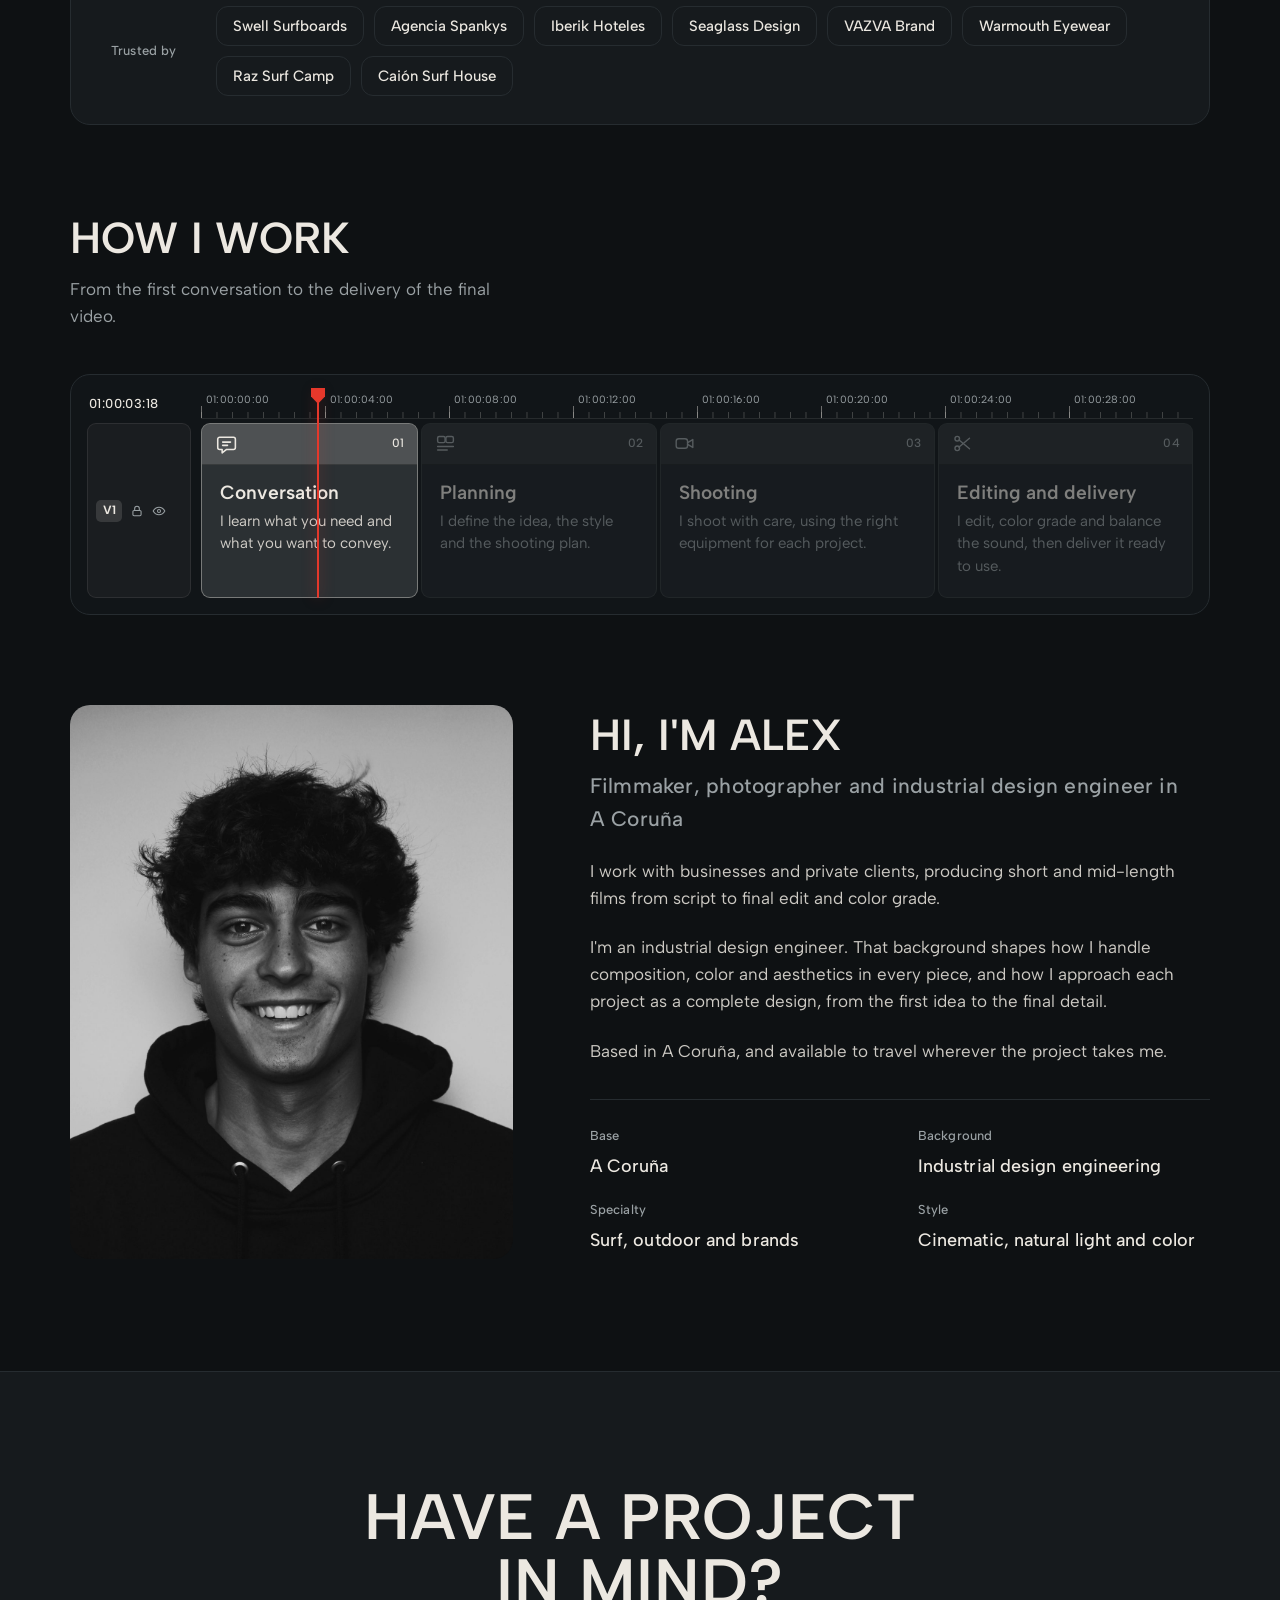
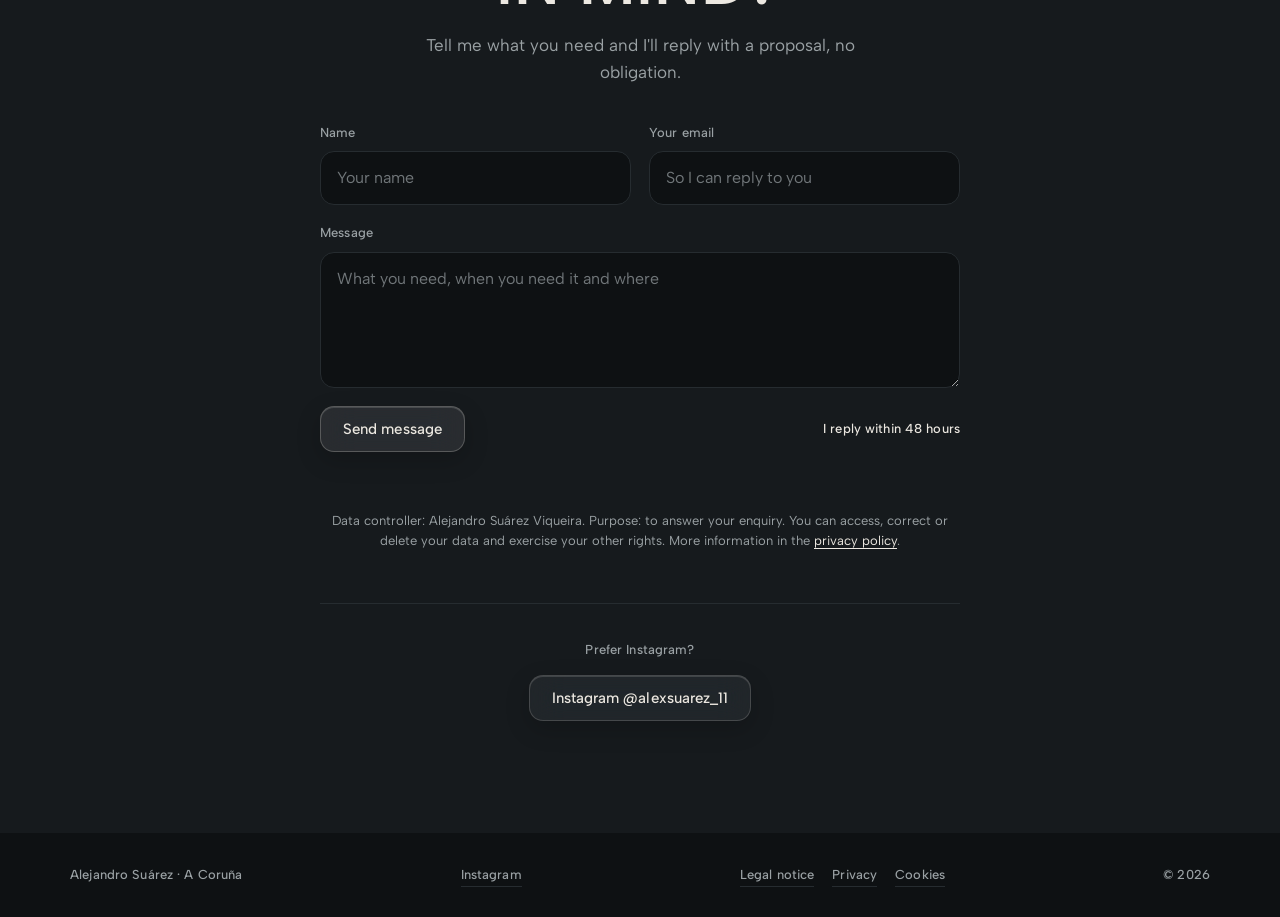
==== commit fc051bb9: "Añadir estadísticas de visitas (Umami, sin cookies) Script de Umami Cloud en index.html y legal.html" ====
--- a/index.html
+++ b/index.html
@@ -602,6 +602,8 @@
 }
 @media (prefers-reduced-motion: reduce) { html { scroll-behavior: auto; } * { transition: none !important; } .stamp svg, .rec i { animation: none; } }
 </style>
+<!-- Estadísticas de visitas: Umami Cloud (sin cookies). Solo cuenta en alexsuarez.es, no en pruebas locales. -->
+<script defer src="https://cloud.umami.is/script.js" data-website-id="496132da-e026-4dab-b417-7681883feb89" data-domains="alexsuarez.es,www.alexsuarez.es"></script>
 </head>
 <body>
 
@@ -1519,6 +1521,49 @@
   if (sec) setTimeout(function () { sec.scrollIntoView({ block: 'start' }); }, 350);
 })();
 
+/* Estadísticas (Umami, sin cookies). Si Umami no carga (bloqueador de anuncios, sin conexión) la web funciona igual.
+   Eventos que se registran: "Sección …" (una sección estuvo en pantalla al menos 1 s), "Foto abierta", "Vídeo abierto",
+   "Clic Instagram" y "Formulario enviado" (solo cuando el mensaje ha salido de verdad). No se guarda nada personal. */
+(function () {
+  var q = [], poll = 0, tries = 0;
+  function flush() {
+    if (!(window.umami && window.umami.track)) return false;
+    while (q.length) { var a = q.shift(); try { window.umami.track(a[0], a[1]); } catch (e) {} }
+    return true;
+  }
+  function track(name, data) {
+    q.push([name, data]);
+    if (flush() || poll) return;
+    poll = setInterval(function () { if (flush() || ++tries > 25) { clearInterval(poll); q.length = 0; } }, 300);
+  }
+  window.alexTrack = track;
+
+  var SEC = { 'inicio': 'Inicio', 'fotos': 'Fotografías', 'servicios': 'Servicios', 'trabajos': 'Trabajos', 'clientes': 'Clientes', 'proceso': 'Proceso', 'sobre-mi': 'Sobre mí', 'contacto': 'Contacto' };
+  if ('IntersectionObserver' in window) {
+    var timers = {};
+    var seen = new IntersectionObserver(function (es) {
+      es.forEach(function (e) {
+        var id = e.target.id;
+        if (e.isIntersecting) {
+          if (!timers[id]) timers[id] = setTimeout(function () { seen.unobserve(e.target); track('Sección ' + SEC[id]); }, 1000);
+        } else if (timers[id]) { clearTimeout(timers[id]); timers[id] = 0; }
+      });
+    }, { rootMargin: '-40% 0px -40% 0px' });
+    Object.keys(SEC).forEach(function (id) { var el = document.getElementById(id); if (el) seen.observe(el); });
+  }
+
+  var frames = Array.prototype.slice.call(document.querySelectorAll('#fotos .frame'));
+  document.addEventListener('click', function (e) {
+    var t = e.target; if (!t || !t.closest) return;
+    var f = t.closest('#fotos .frame');
+    if (f) { track('Foto abierta', { foto: frames.indexOf(f) + 1 }); return; }
+    var o = t.closest('.work-open');
+    if (o) { var w = o.closest('.work'); track('Vídeo abierto', { titulo: (w && w.getAttribute('data-title')) || '' }); return; }
+    var a = t.closest('a[href*="instagram.com"]');
+    if (a) { var m = (a.getAttribute('href') || '').match(/instagram\.com\/([^/?#]+)/); track('Clic Instagram', { perfil: m ? m[1] : '' }); }
+  }, true);
+})();
+
 /* Formulario de contacto: envía el mensaje a tu correo sin salir de la web.
    Usa Web3Forms (web3forms.com): la web manda los datos con fetch y Web3Forms los reenvía a tu correo; confirma enseguida
    si el mensaje ha salido. La clave (access_key) está en el campo oculto del formulario: no es secreta, está pensada para ir en la web.
@@ -1590,7 +1635,7 @@
           if (!r.ok || j.success !== true) { try { console.warn('Formulario:', r.status, j.message || ''); } catch (x) {} throw new Error('envio'); }
         });
       })
-      .then(function () { if (finished) return; finished = true; clearTimeout(guard); end(); ok(); })
+      .then(function () { if (finished) return; finished = true; clearTimeout(guard); end(); try { if (window.alexTrack) window.alexTrack('Formulario enviado'); } catch (x) {} ok(); })
       .catch(function () { if (finished) return; finished = true; clearTimeout(guard); end(); say(L.t('fail'), true, true); });
   });
 })();
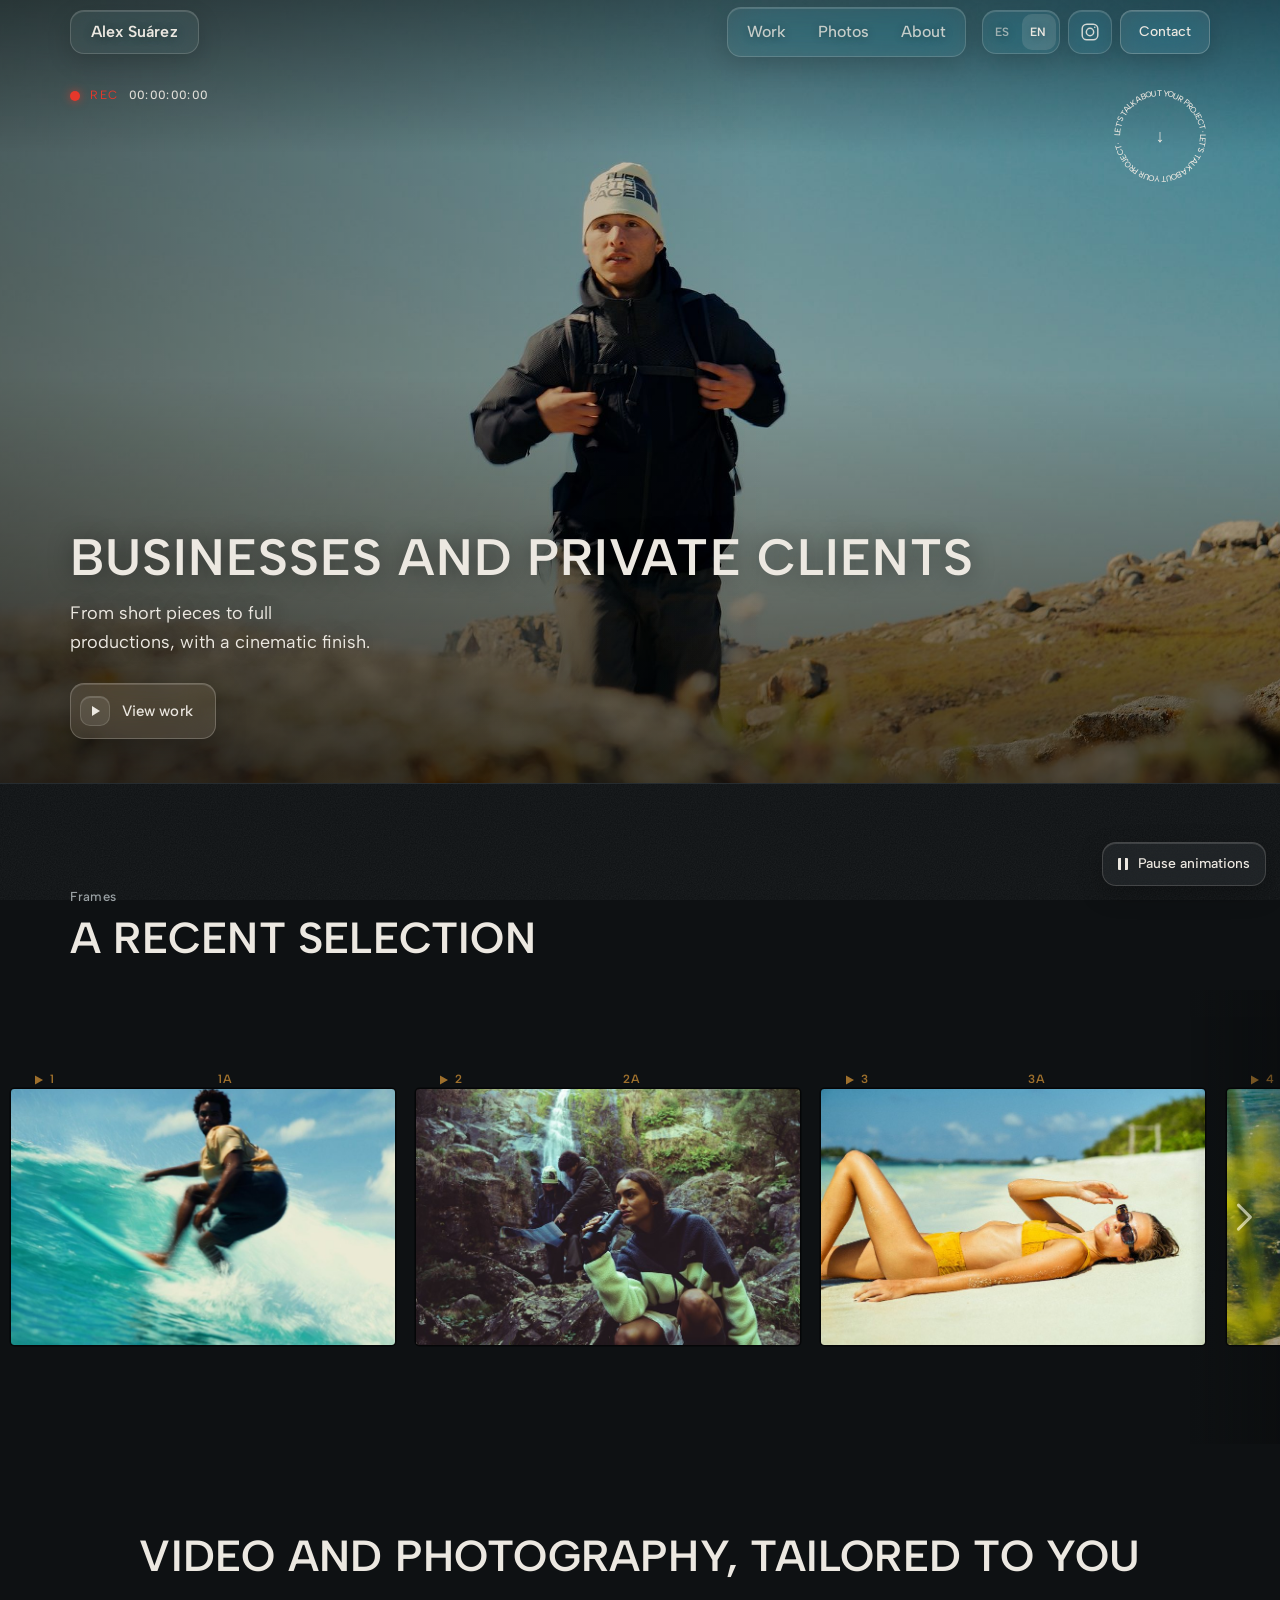
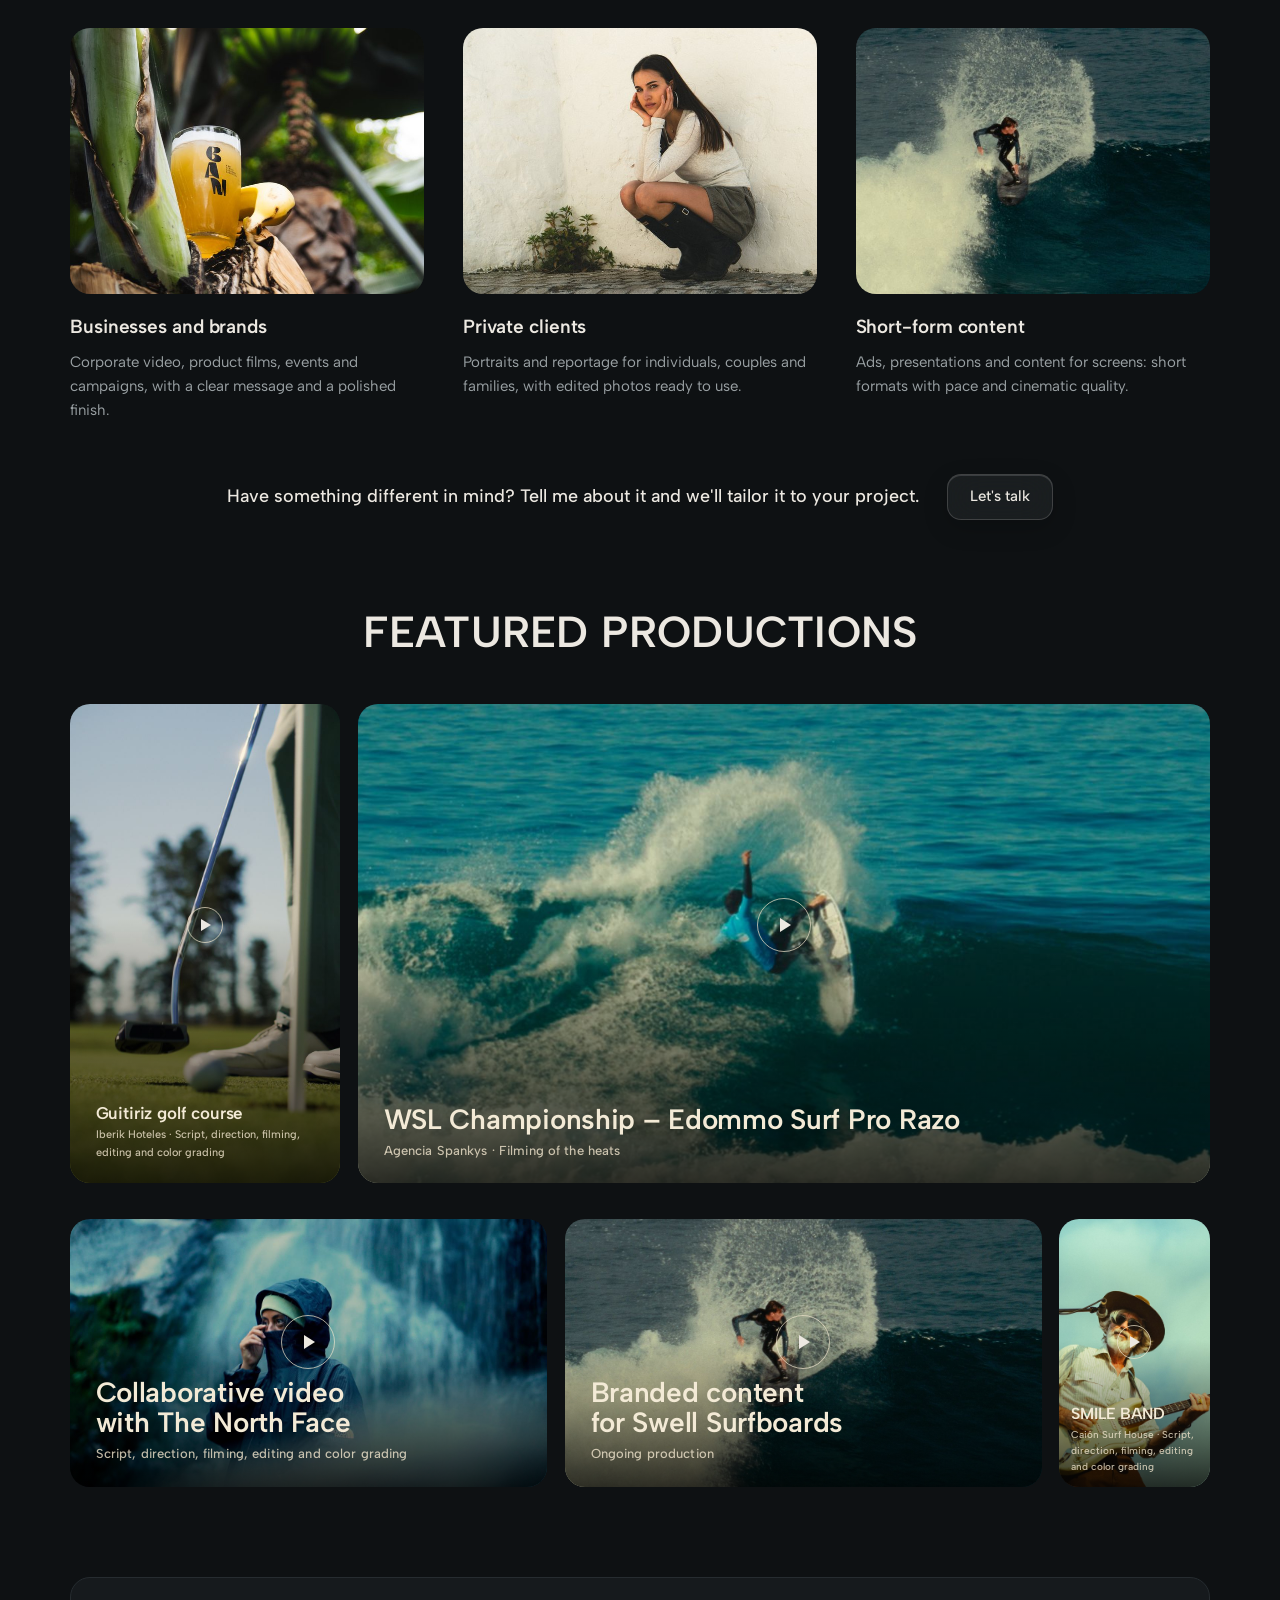
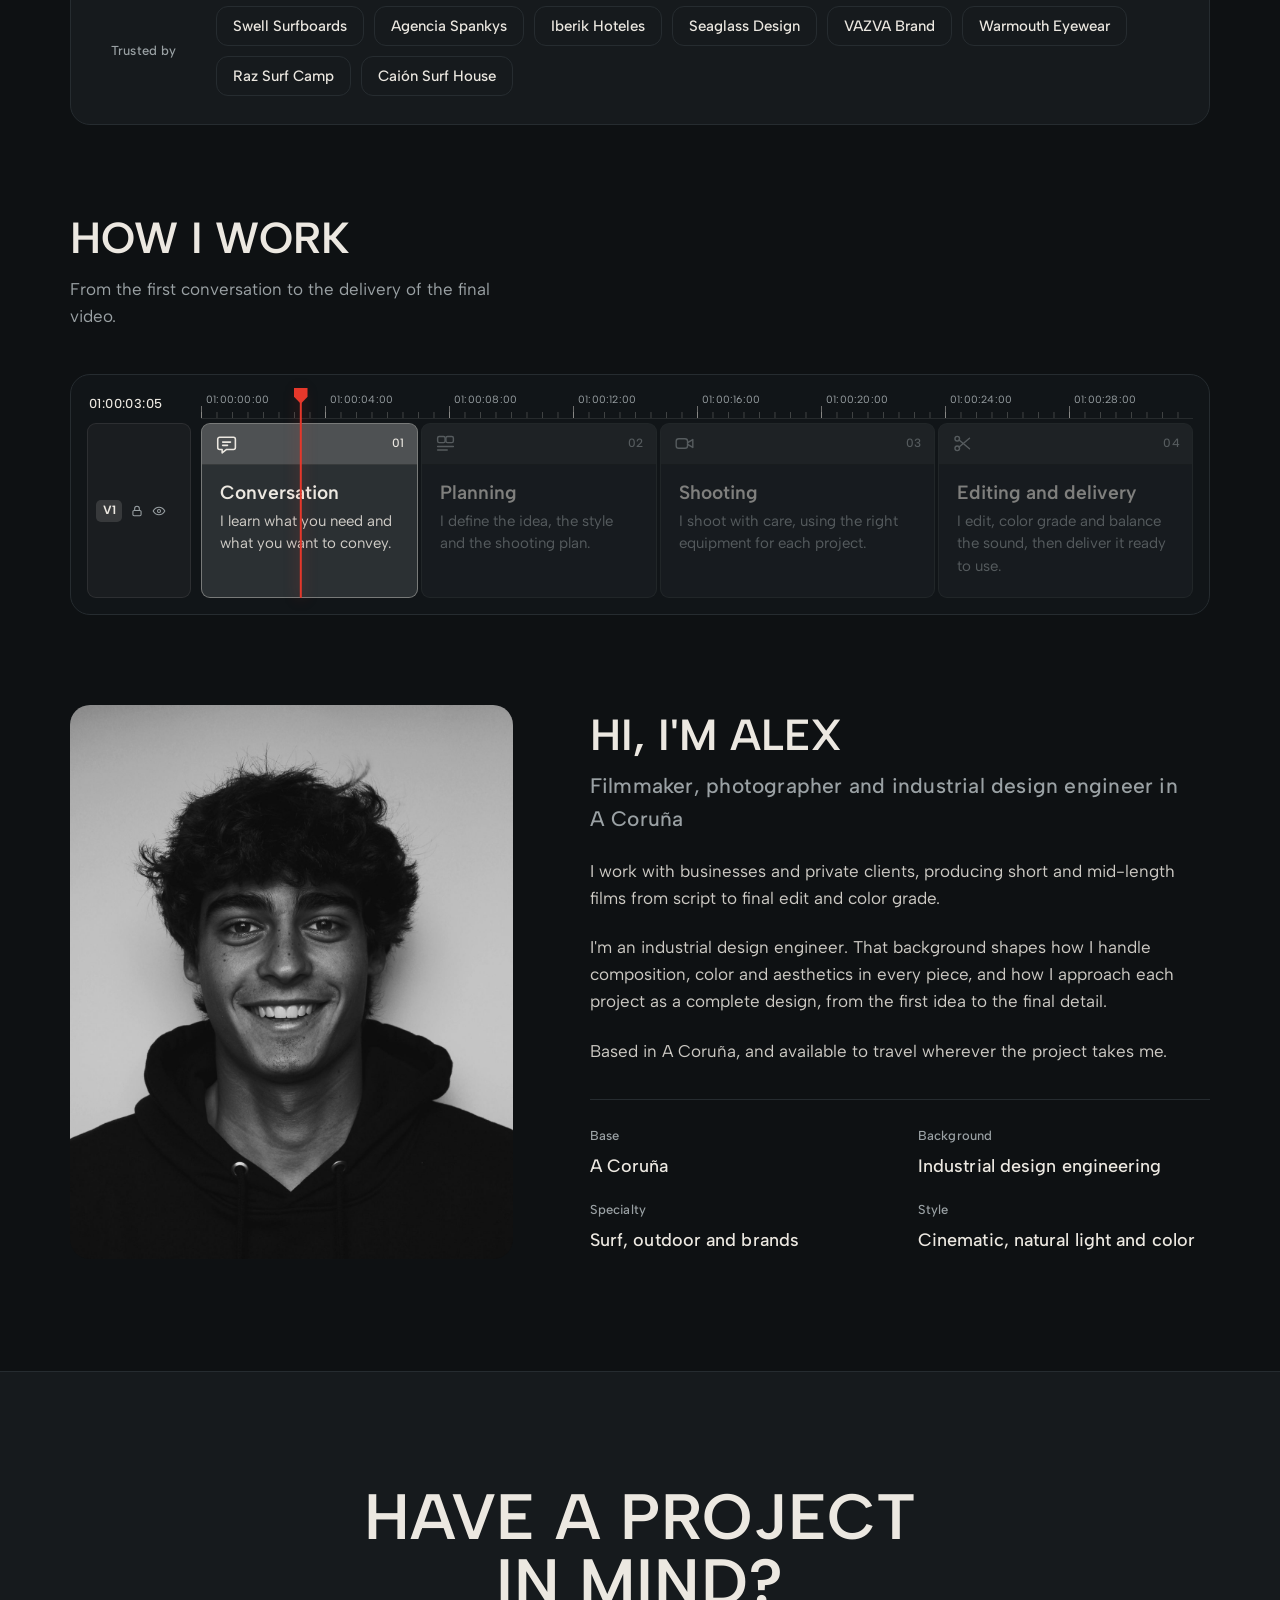
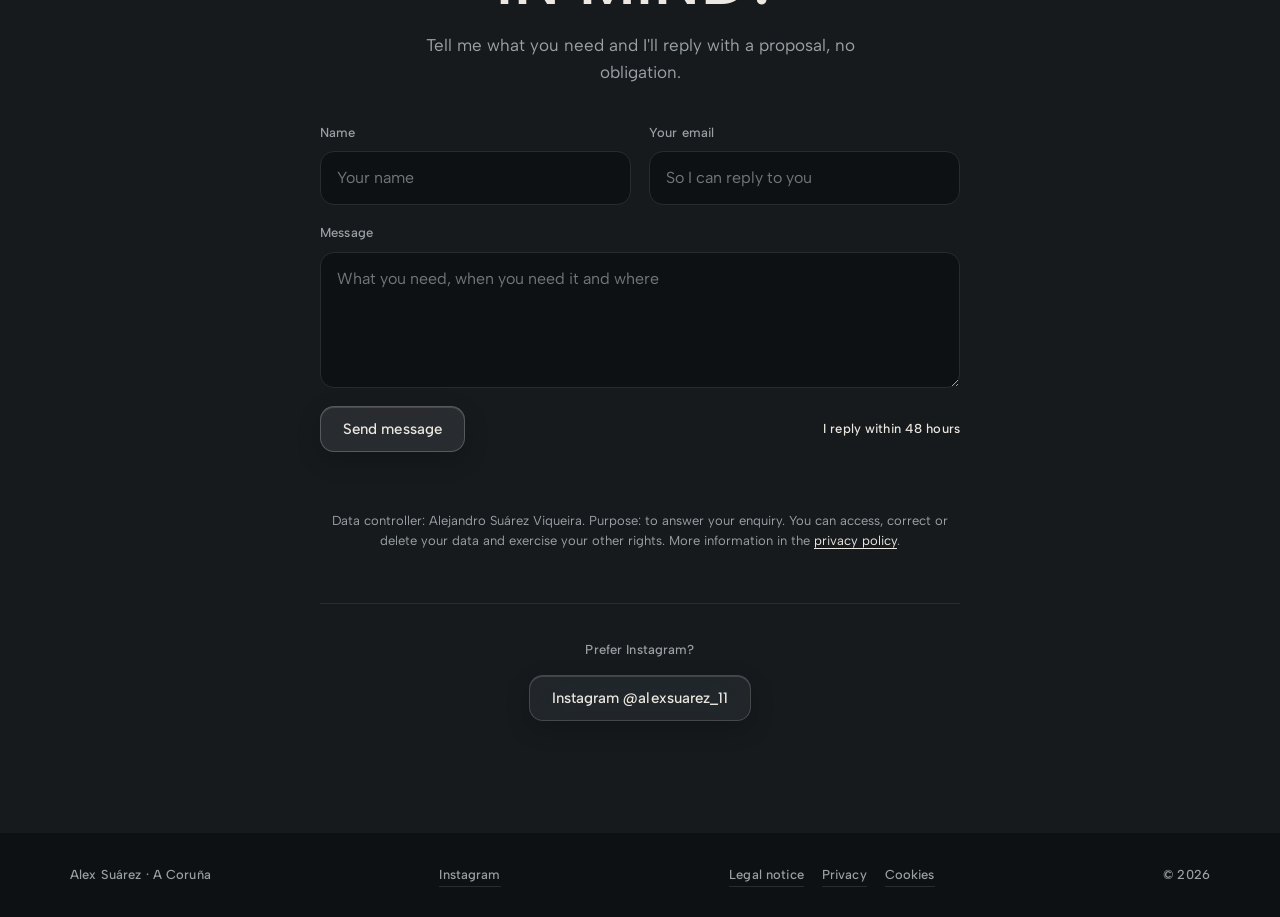
==== commit 0e8a8f9d: "Mejorar SEO: título, descripción y datos estructurados con Alex Suárez Verificación de Google Search" ====
--- a/index.html
+++ b/index.html
@@ -10,8 +10,12 @@
      2. La web ya es pública: no lleva la etiqueta "noindex", así que Google puede mostrarla.
         (Para esconderla otra vez de los buscadores, añade <meta name="robots" content="noindex"> aquí.)
      3. La ciudad (A Coruña) ya está en el título, la descripción y los datos para Google. Si cambias de base, cámbiala en esos tres sitios. -->
-<title>Alejandro Suárez · Filmmaker en A Coruña | Fotografía y vídeo</title>
-<meta name="description" content="Filmmaker e ingeniero de diseño industrial en A Coruña. Fotografía y vídeo para empresas y particulares: piezas cortas y proyectos completos con acabado de cine. Me muevo donde haga falta.">
+<title>Alex Suárez · Fotógrafo y filmmaker en A Coruña</title>
+<meta name="description" content="Alex Suárez, fotógrafo y filmmaker en A Coruña. Fotografía y vídeo para empresas y particulares: piezas cortas y proyectos completos con acabado de cine.">
+<meta name="author" content="Alex Suárez">
+<meta name="robots" content="index, follow, max-image-preview:large, max-video-preview:-1">
+<!-- Verificación de la web en Google Search Console (no la quites: si la quitas, Google deja de dar acceso a las estadísticas de búsqueda) -->
+<meta name="google-site-verification" content="Cwu0ccUPnA5Or74jopA-Pc3dvky8uzQFKxXBjqDWurQ" />
 <link rel="canonical" href="https://alexsuarez.es/">
 <meta name="theme-color" content="#0e1113">
 <link rel="icon" href="data:image/svg+xml,%3Csvg xmlns='http://www.w3.org/2000/svg' viewBox='0 0 32 32'%3E%3Crect width='32' height='32' fill='%230e1113'/%3E%3Ctext x='16' y='23' font-family='Arial,Helvetica,sans-serif' font-weight='700' font-size='20' text-anchor='middle' fill='%23ece8e1'%3EA%3C/text%3E%3C/svg%3E">
@@ -19,9 +23,9 @@
 <!-- Vista previa al compartir el enlace (Instagram, WhatsApp, LinkedIn...) -->
 <meta property="og:type" content="website">
 <meta property="og:locale" content="es_ES">
-<meta property="og:site_name" content="Alejandro Suárez">
-<meta property="og:title" content="Alejandro Suárez · Filmmaker en A Coruña">
-<meta property="og:description" content="Fotografía y vídeo para empresas y particulares. Piezas cortas y proyectos completos con acabado de cine.">
+<meta property="og:site_name" content="Alex Suárez">
+<meta property="og:title" content="Alex Suárez · Fotógrafo y filmmaker en A Coruña">
+<meta property="og:description" content="Alex Suárez: fotografía y vídeo para empresas y particulares en A Coruña. Piezas cortas y proyectos completos con acabado de cine.">
 <meta property="og:url" content="https://alexsuarez.es/">
 <meta property="og:image" content="https://alexsuarez.es/images/social.jpg">
 <meta name="twitter:card" content="summary_large_image">
@@ -31,15 +35,29 @@
 {
   "@context": "https://schema.org",
   "@type": "Person",
-  "name": "Alejandro Suárez",
-  "alternateName": "Alex Suárez",
-  "jobTitle": "Filmmaker",
-  "description": "Filmmaker e ingeniero de diseño industrial en A Coruña. Fotografía y vídeo para empresas y particulares.",
+  "@id": "https://alexsuarez.es/#alex",
+  "name": "Alex Suárez",
+  "alternateName": ["Alejandro Suárez", "Alex Suárez foto"],
+  "jobTitle": "Fotógrafo y filmmaker",
+  "description": "Fotógrafo y filmmaker en A Coruña, ingeniero de diseño industrial. Fotografía y vídeo para empresas y particulares.",
   "workLocation": { "@type": "Place", "address": { "@type": "PostalAddress", "addressLocality": "A Coruña", "addressRegion": "Galicia", "addressCountry": "ES" } },
   "url": "https://alexsuarez.es/",
+  "mainEntityOfPage": "https://alexsuarez.es/",
   "image": "https://alexsuarez.es/images/social.jpg",
   "sameAs": ["https://www.instagram.com/alexsuarez_11/"],
   "knowsAbout": ["Fotografía", "Vídeo", "Producción audiovisual", "Diseño industrial"]
+}
+</script>
+<script type="application/ld+json">
+{
+  "@context": "https://schema.org",
+  "@type": "WebSite",
+  "@id": "https://alexsuarez.es/#web",
+  "url": "https://alexsuarez.es/",
+  "name": "Alex Suárez",
+  "alternateName": ["alexsuarez.es", "Alex Suárez foto"],
+  "inLanguage": ["es", "en"],
+  "publisher": { "@id": "https://alexsuarez.es/#alex" }
 }
 </script>
 
@@ -898,7 +916,7 @@
 
 <footer>
   <div class="wrap">
-    <span class="mono">Alejandro Suárez · A Coruña</span>
+    <span class="mono">Alex Suárez · A Coruña</span>
     <a class="mono" href="https://www.instagram.com/alexsuarez_11/" target="_blank" rel="noopener">Instagram</a>
     <span class="foot-legal"><a class="mono" href="legal.html#aviso-legal" data-en="Legal notice">Aviso legal</a><a class="mono" href="legal.html#privacidad" data-en="Privacy">Privacidad</a><a class="mono" href="legal.html#cookies" data-en="Cookies">Cookies</a></span>
     <span class="mono">© 2026</span>
@@ -929,7 +947,7 @@
   };
   var META = {
     es: { title: document.title, desc: (document.querySelector('meta[name="description"]') || {}).content || '' },
-    en: { title: 'Alejandro Suárez · Filmmaker in A Coruña | Photography and video', desc: 'Filmmaker and industrial design engineer in A Coruña. Photography and video for businesses and private clients: short pieces and full productions with a cinematic finish. I travel wherever the project takes me.' }
+    en: { title: 'Alex Suárez · Photographer and filmmaker in A Coruña', desc: 'Alex Suárez, photographer and filmmaker in A Coruña. Photography and video for businesses and private clients: short pieces and full productions with a cinematic finish.' }
   };
   var ATTRS = ['aria-label', 'alt', 'placeholder', 'title'];
   function saved() { try { return localStorage.getItem(KEY); } catch (e) { return null; } }
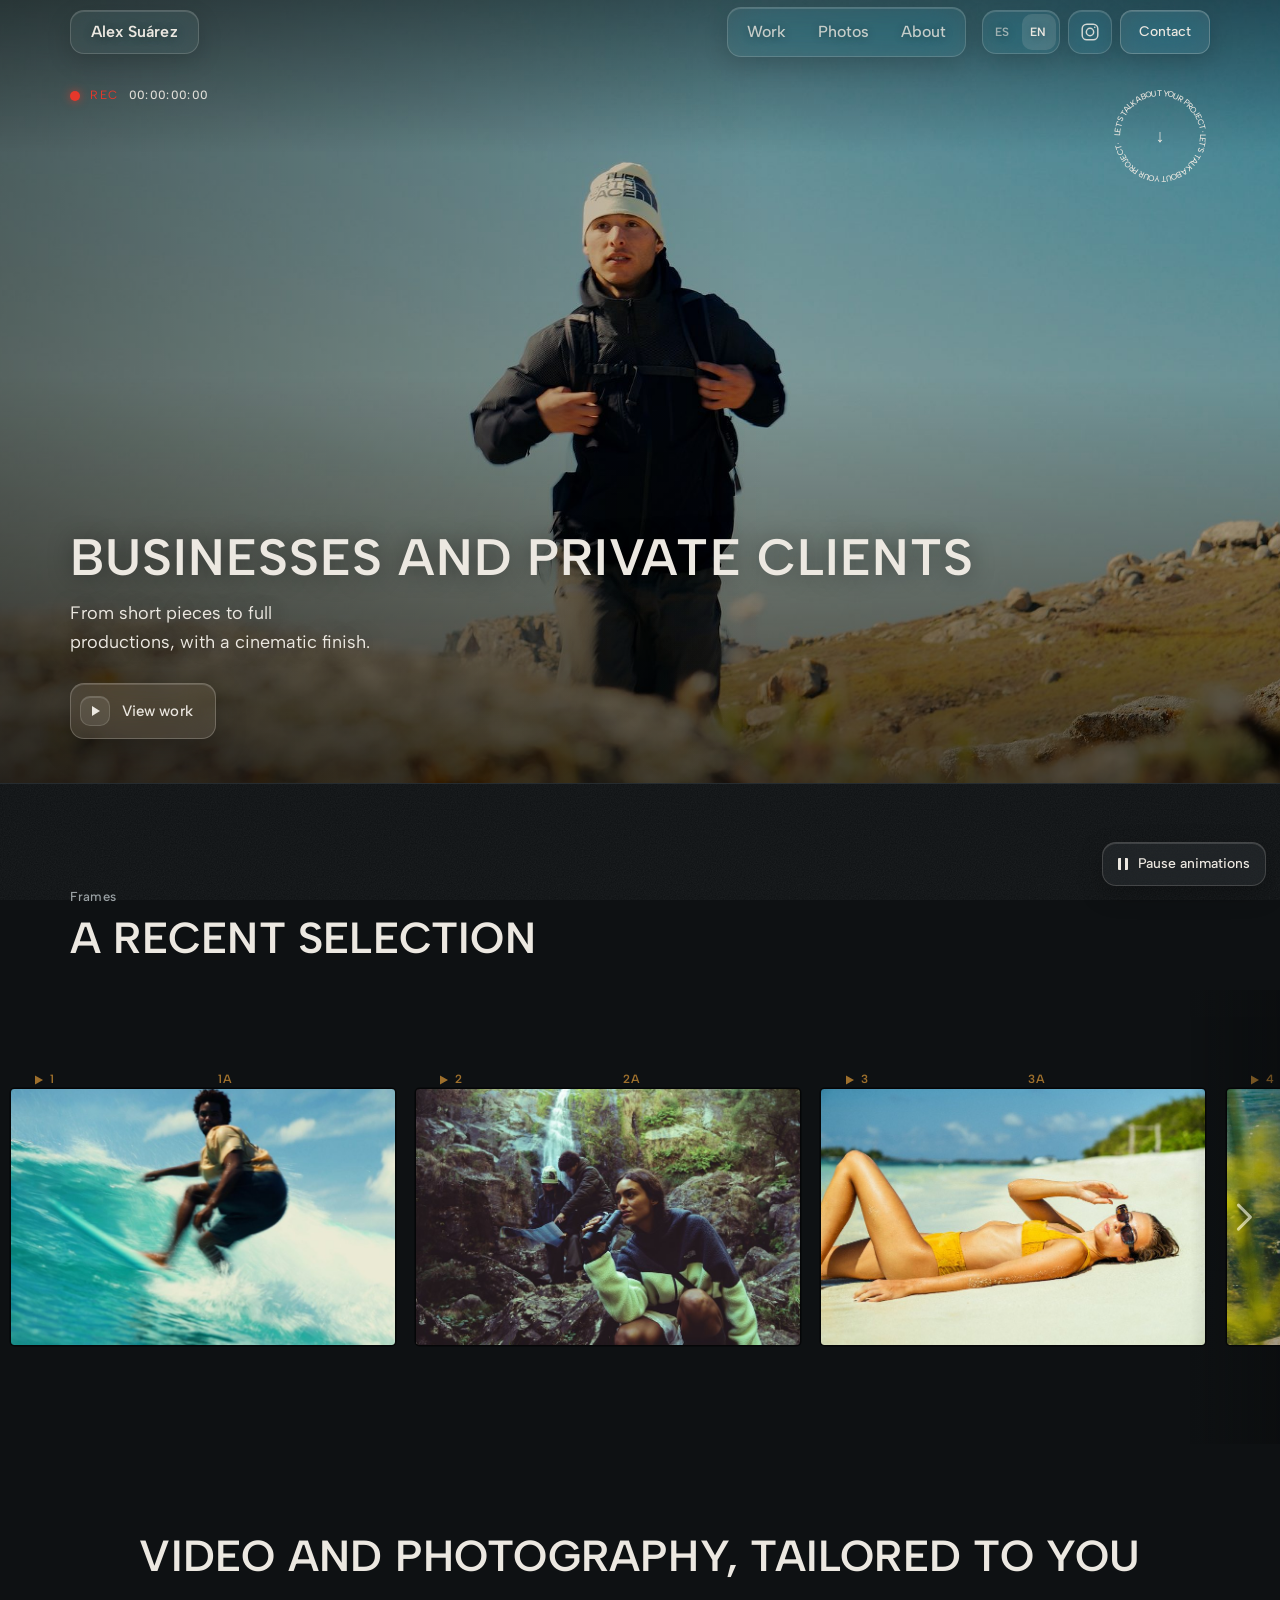
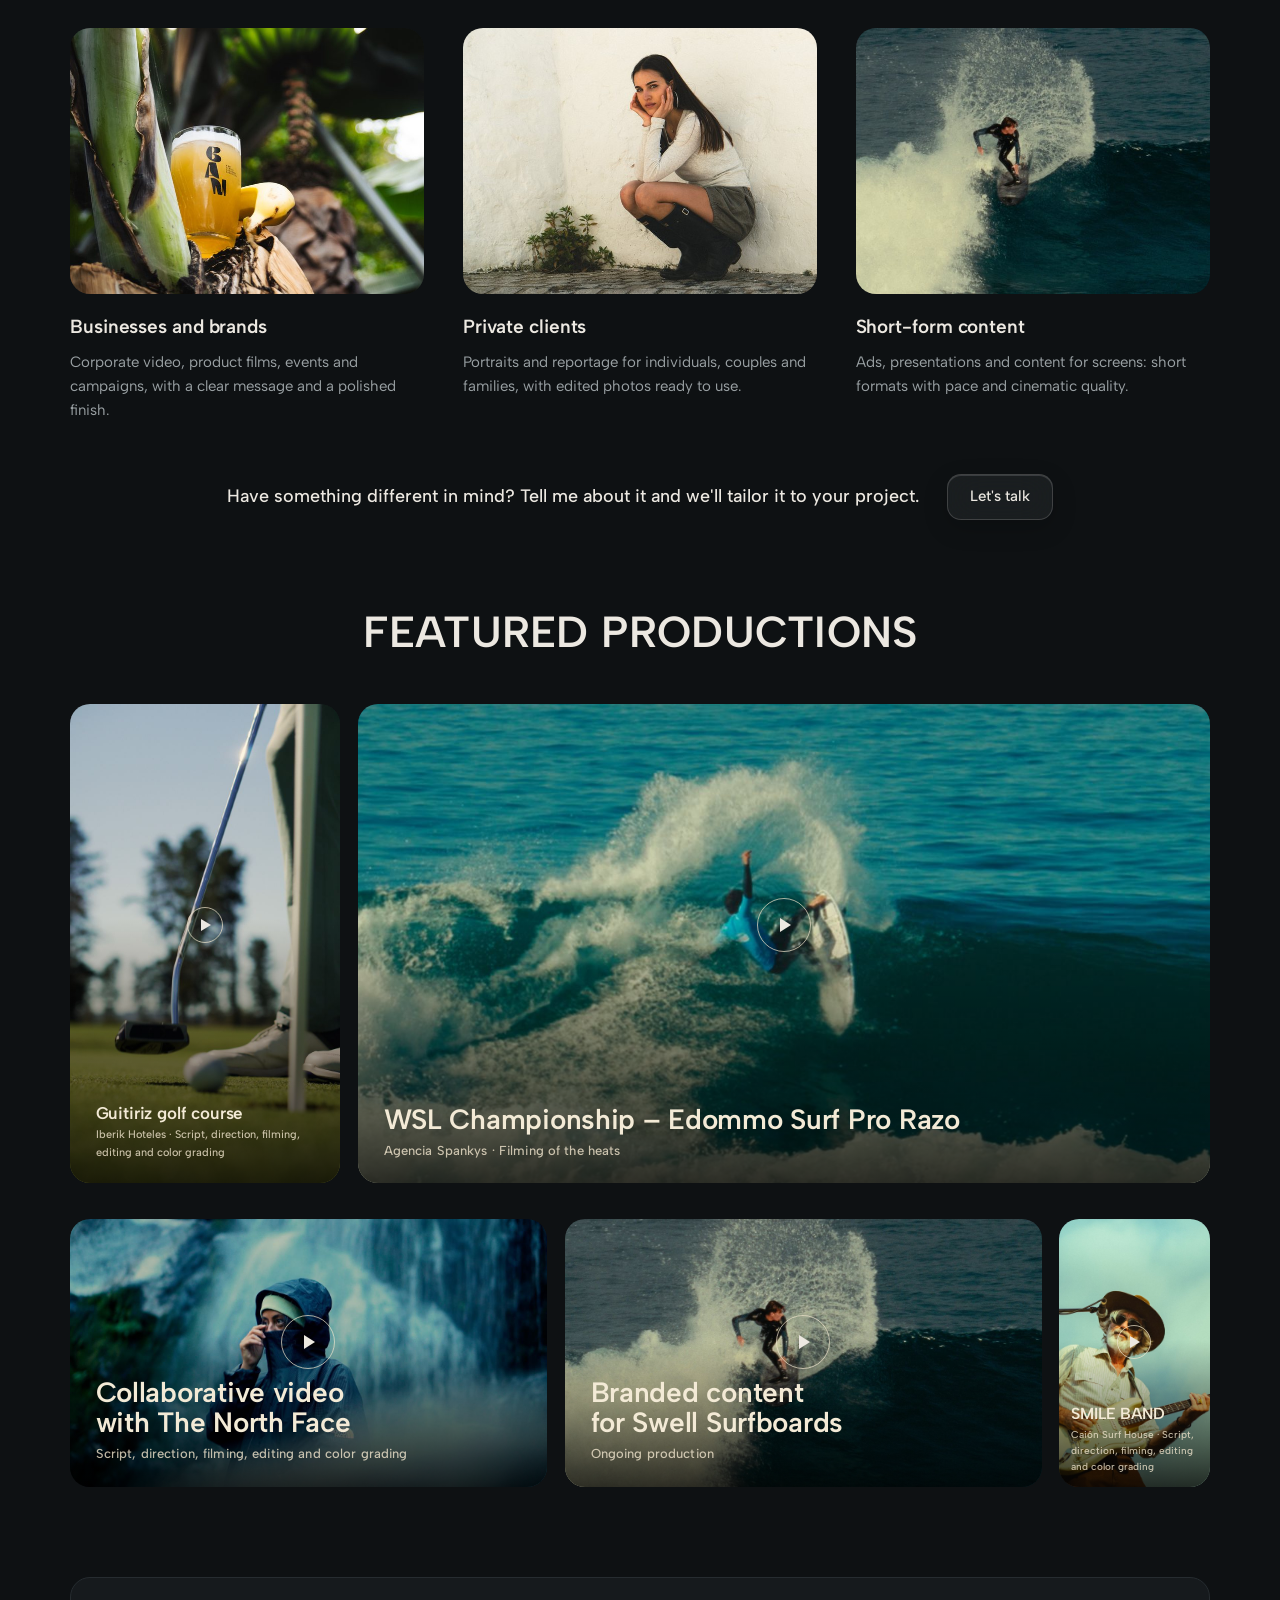
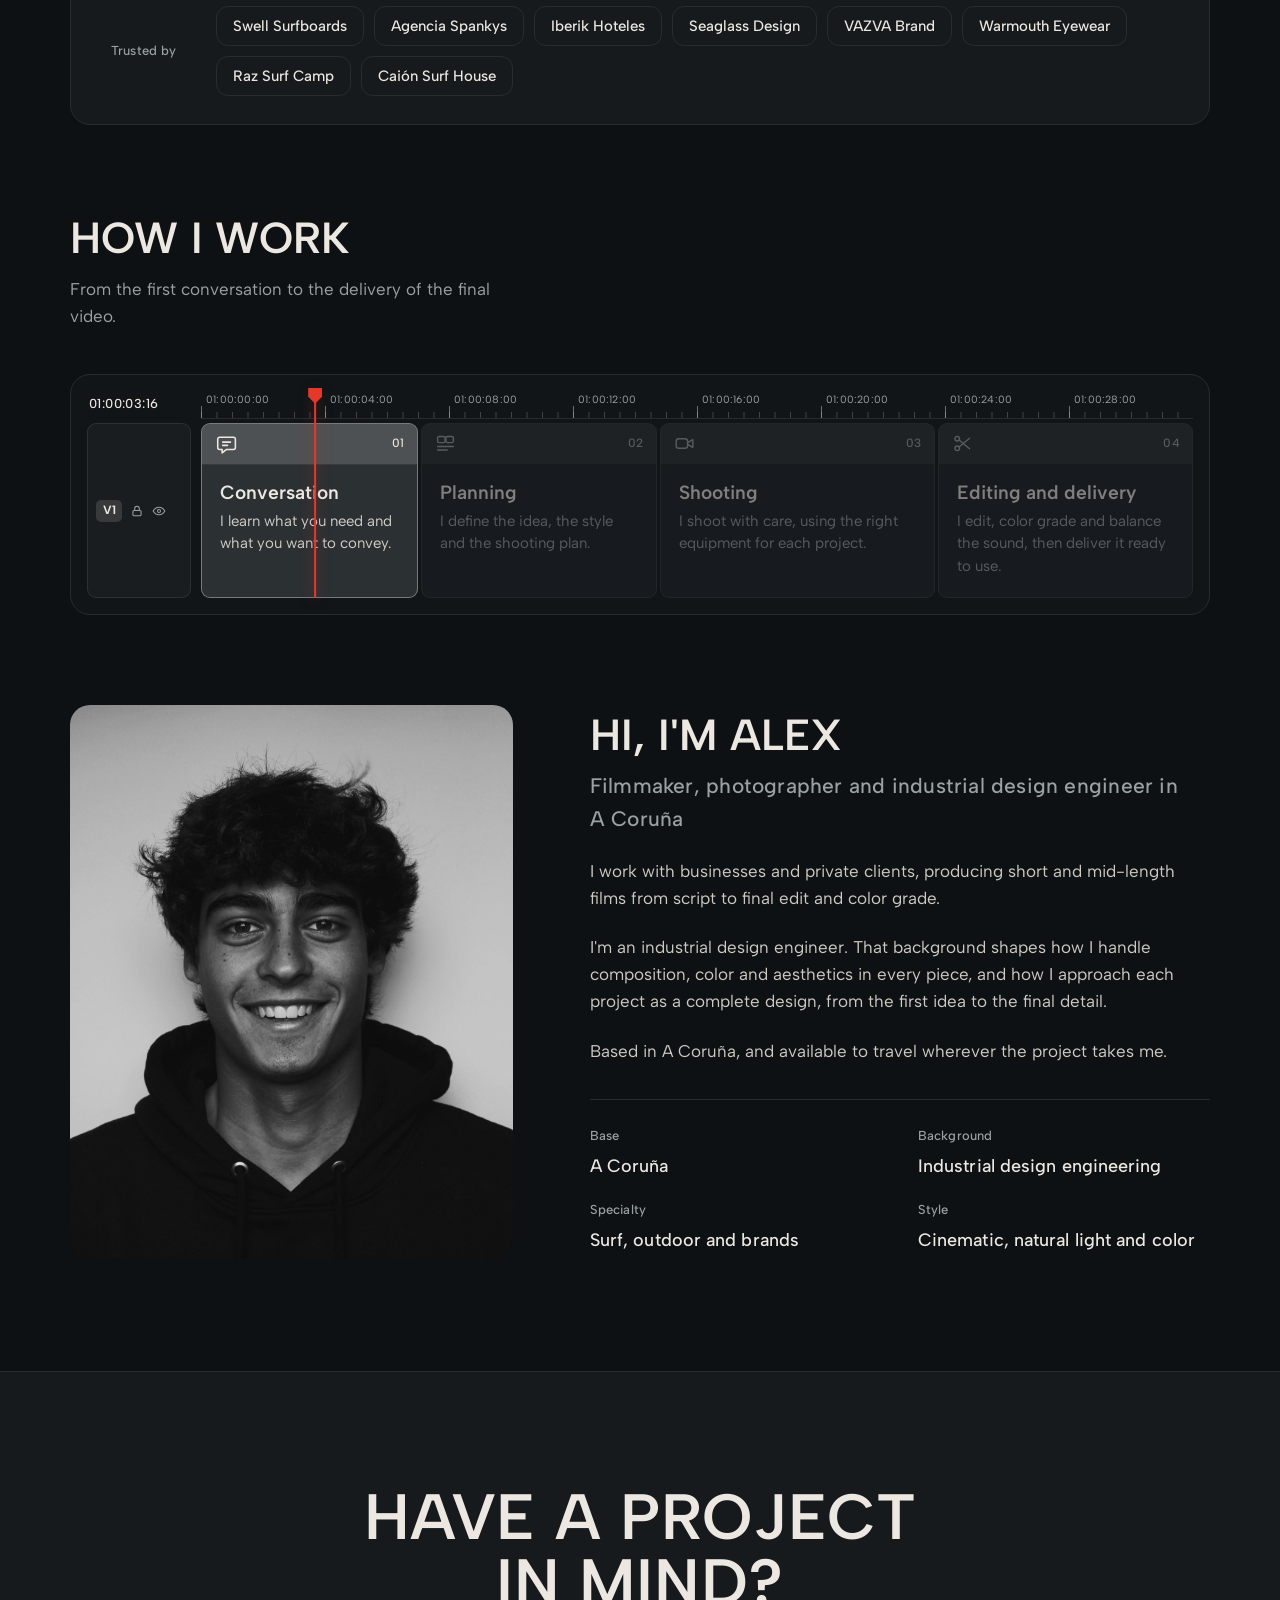
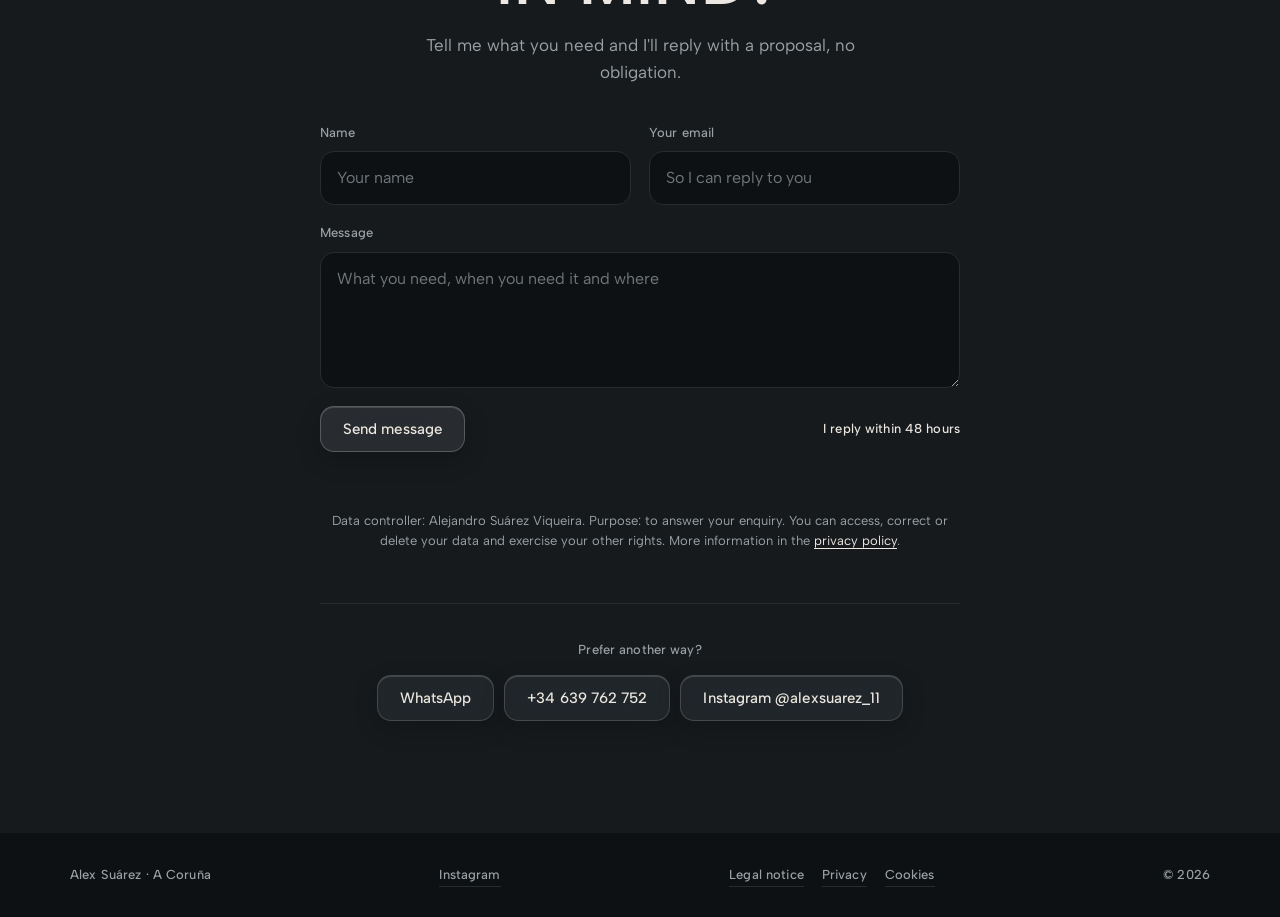
==== commit 3c7a7add: "Contacto: WhatsApp y teléfono; página 404 propia Botones de WhatsApp y llamada en Contacto, telefono" ====
--- a/index.html
+++ b/index.html
@@ -42,6 +42,7 @@
   "description": "Fotógrafo y filmmaker en A Coruña, ingeniero de diseño industrial. Fotografía y vídeo para empresas y particulares.",
   "workLocation": { "@type": "Place", "address": { "@type": "PostalAddress", "addressLocality": "A Coruña", "addressRegion": "Galicia", "addressCountry": "ES" } },
   "url": "https://alexsuarez.es/",
+  "telephone": "+34639762752",
   "mainEntityOfPage": "https://alexsuarez.es/",
   "image": "https://alexsuarez.es/images/social.jpg",
   "sameAs": ["https://www.instagram.com/alexsuarez_11/"],
@@ -449,6 +450,7 @@
 .contact .cf-done p { margin: 10px auto 0; max-width: 40ch; color: var(--muted); }
 .contact-alt { display: grid; justify-items: center; gap: 14px; max-width: 640px; margin: clamp(36px, 5vw, 52px) auto 0; padding-top: clamp(26px, 4vw, 36px); border-top: 1px solid var(--line); }
 .contact-alt .mono { color: var(--muted); }
+.alt-btns { display: flex; flex-wrap: wrap; justify-content: center; gap: 10px; }
 
 footer { padding-block: 32px calc(30px + env(safe-area-inset-bottom, 0px)); }
 footer .wrap { display: flex; justify-content: space-between; gap: 12px; flex-wrap: wrap; color: var(--muted); }
@@ -906,9 +908,14 @@
         <h3 data-en="Message sent">Mensaje enviado</h3>
         <p data-en="Thanks for getting in touch. I'll reply as soon as I can, usually within 48 hours.">Gracias por escribirme. Te respondo en cuanto pueda, normalmente en menos de 48 horas.</p>
       </div>
+      <!-- Otras vías de contacto. El teléfono está en dos sitios: el enlace de WhatsApp (wa.me/34…, sin + ni espacios) y el de llamada (tel:+34…). -->
       <div class="contact-alt">
-        <span class="mono" data-en="Prefer Instagram?">¿Prefieres Instagram?</span>
-        <a class="btn" href="https://www.instagram.com/alexsuarez_11/" target="_blank" rel="noopener">Instagram @alexsuarez_11</a>
+        <span class="mono" data-en="Prefer another way?">¿Prefieres otra vía?</span>
+        <div class="alt-btns">
+          <a class="btn" href="https://wa.me/34639762752" target="_blank" rel="noopener" aria-label="Escríbeme por WhatsApp" data-en-aria-label="Message me on WhatsApp">WhatsApp</a>
+          <a class="btn" href="tel:+34639762752" aria-label="Llamar al +34 639 762 752" data-en-aria-label="Call +34 639 762 752">+34 639 762 752</a>
+          <a class="btn" href="https://www.instagram.com/alexsuarez_11/" target="_blank" rel="noopener">Instagram @alexsuarez_11</a>
+        </div>
       </div>
     </div>
   </section>
@@ -1541,7 +1548,7 @@
 
 /* Estadísticas (Umami, sin cookies). Si Umami no carga (bloqueador de anuncios, sin conexión) la web funciona igual.
    Eventos que se registran: "Sección …" (una sección estuvo en pantalla al menos 1 s), "Foto abierta", "Vídeo abierto",
-   "Clic Instagram" y "Formulario enviado" (solo cuando el mensaje ha salido de verdad). No se guarda nada personal. */
+   "Clic Instagram", "Clic WhatsApp", "Clic Teléfono" y "Formulario enviado" (solo cuando el mensaje ha salido de verdad). No se guarda nada personal. */
 (function () {
   var q = [], poll = 0, tries = 0;
   function flush() {
@@ -1577,6 +1584,8 @@
     if (f) { track('Foto abierta', { foto: frames.indexOf(f) + 1 }); return; }
     var o = t.closest('.work-open');
     if (o) { var w = o.closest('.work'); track('Vídeo abierto', { titulo: (w && w.getAttribute('data-title')) || '' }); return; }
+    if (t.closest('a[href^="https://wa.me/"]')) { track('Clic WhatsApp'); return; }
+    if (t.closest('a[href^="tel:"]')) { track('Clic Teléfono'); return; }
     var a = t.closest('a[href*="instagram.com"]');
     if (a) { var m = (a.getAttribute('href') || '').match(/instagram\.com\/([^/?#]+)/); track('Clic Instagram', { perfil: m ? m[1] : '' }); }
   }, true);
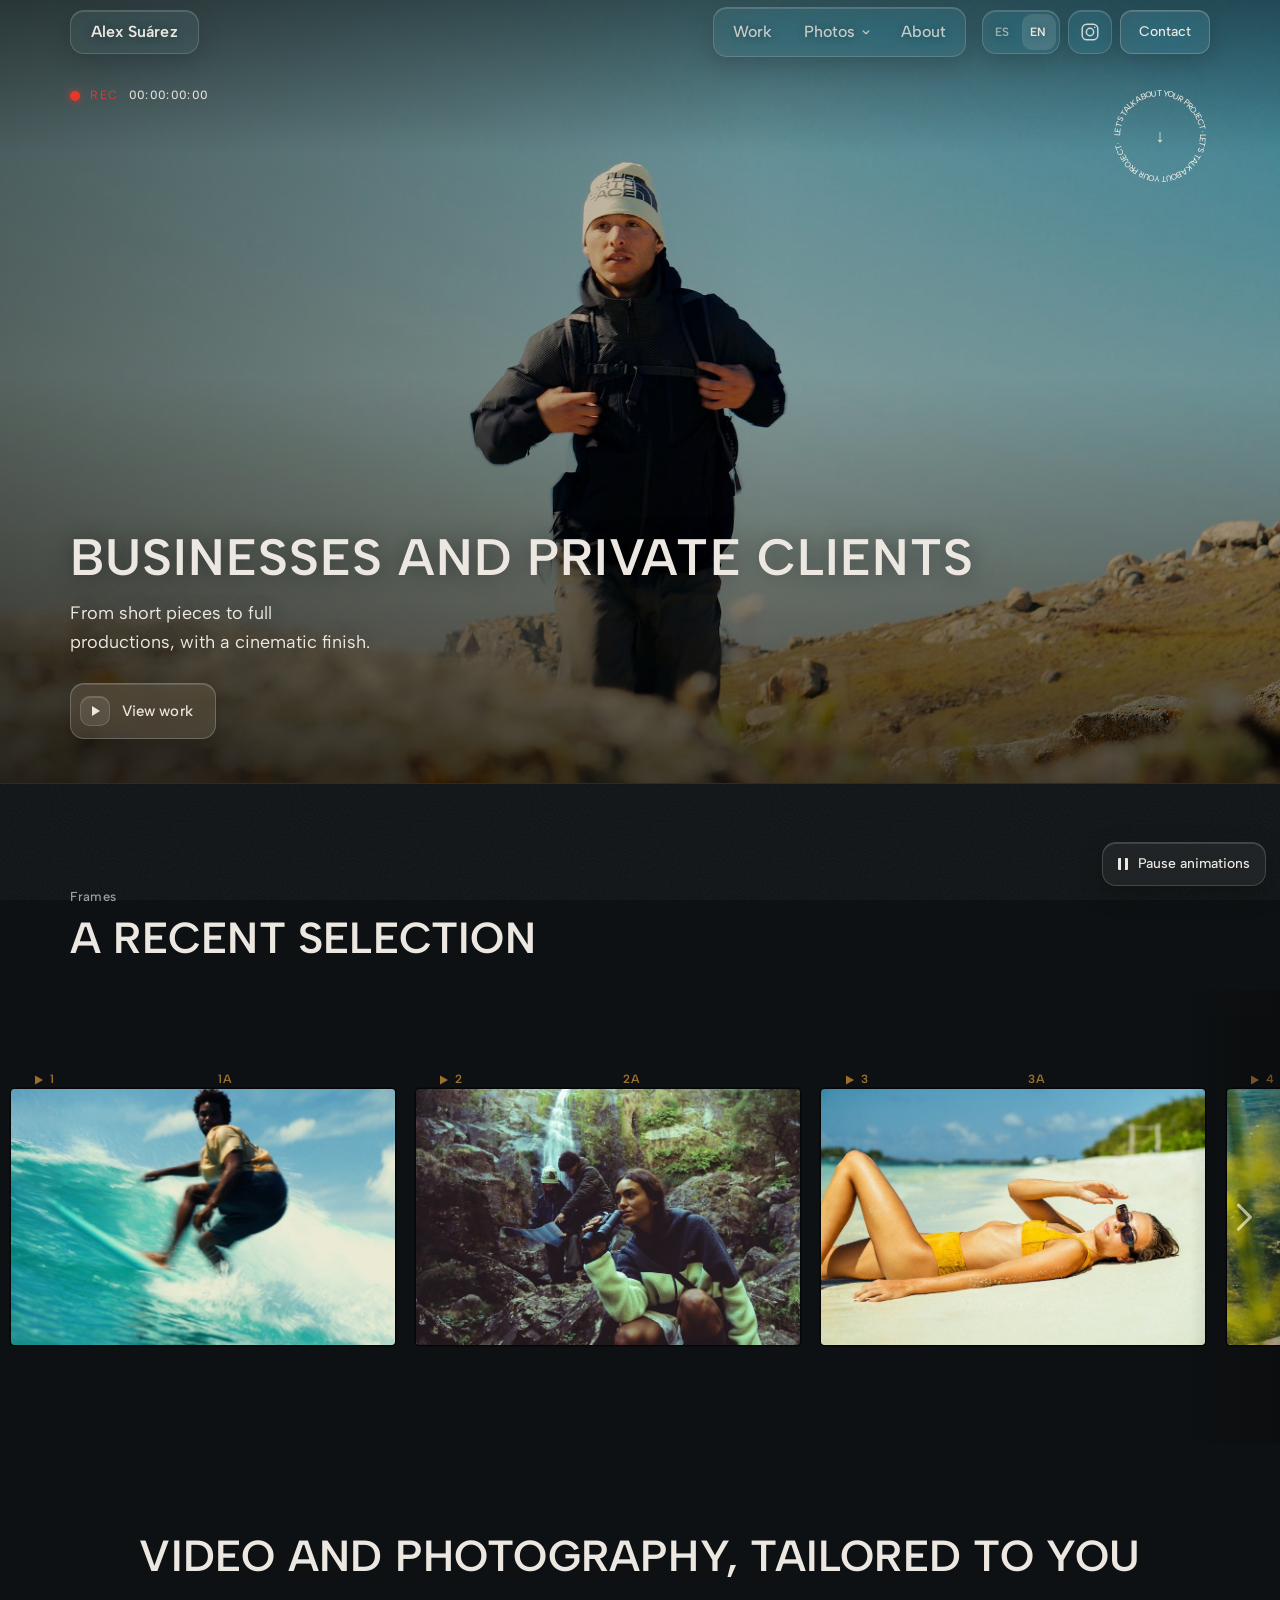
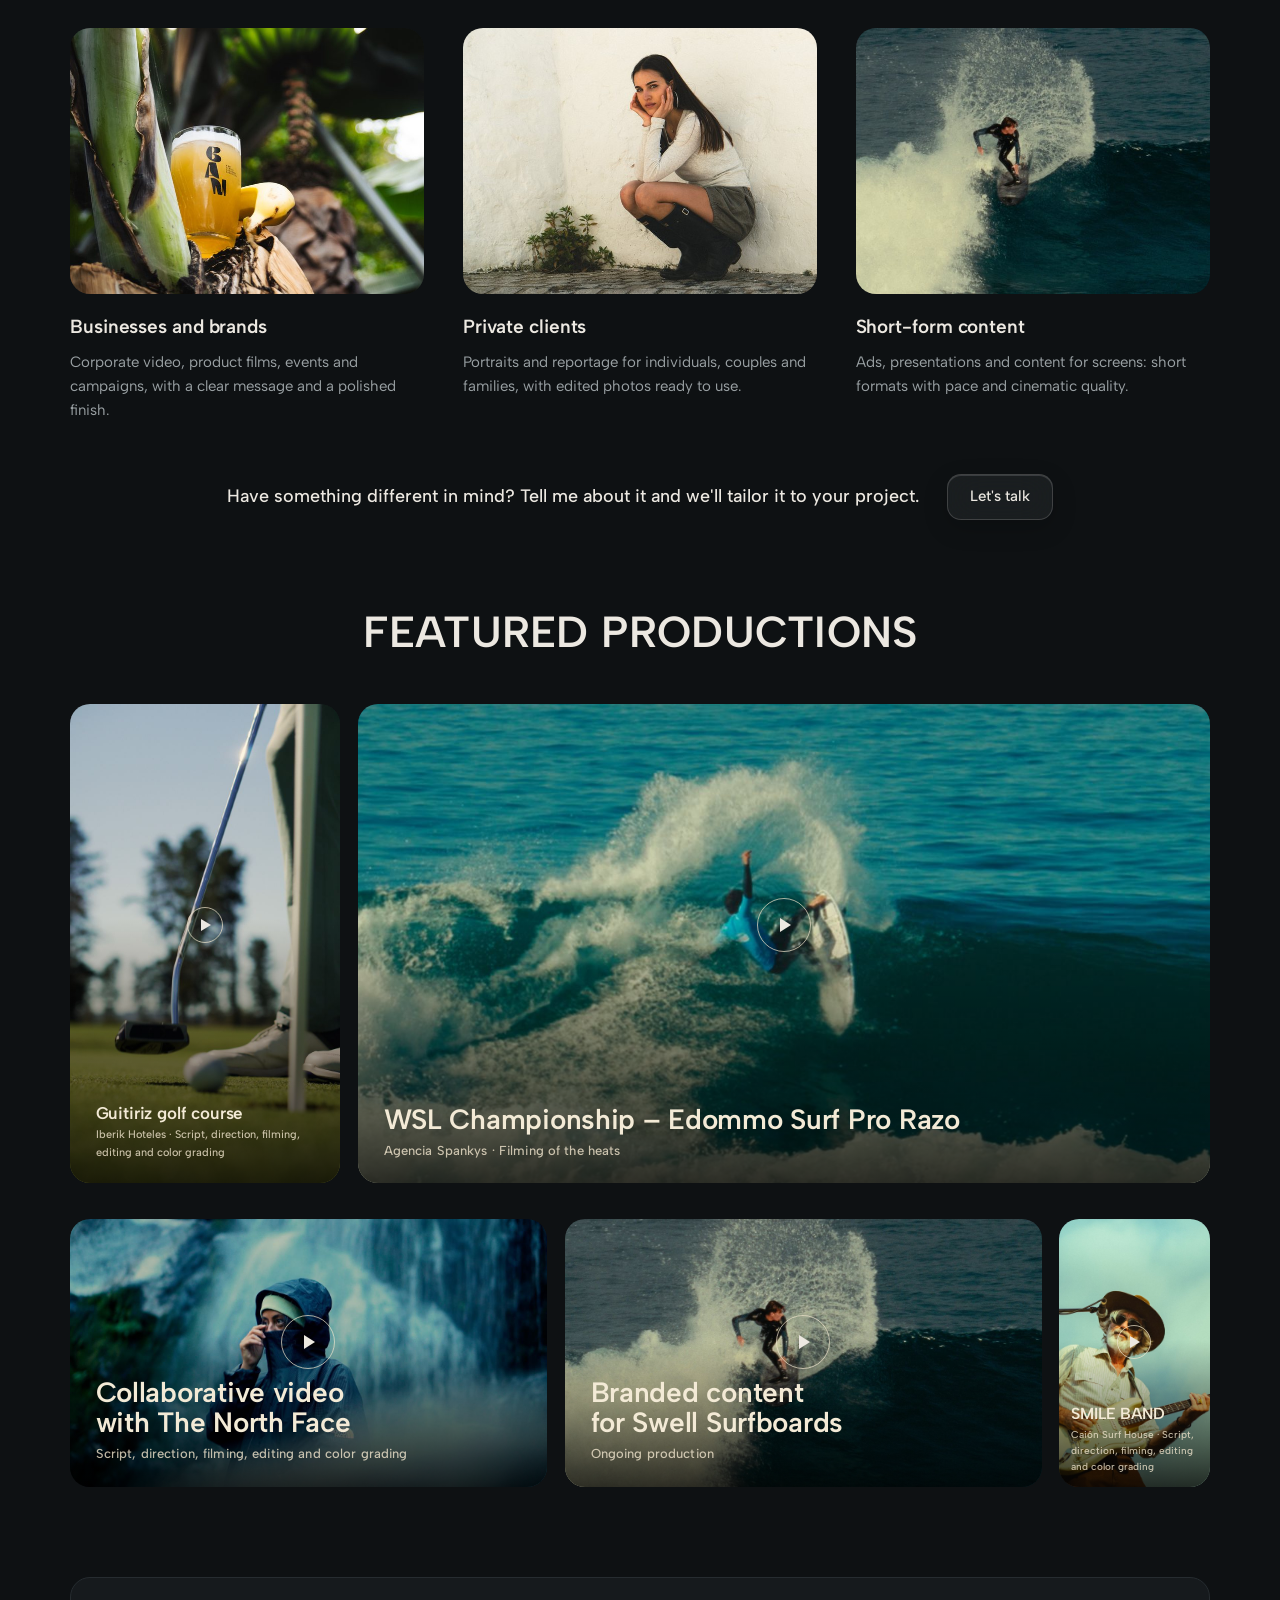
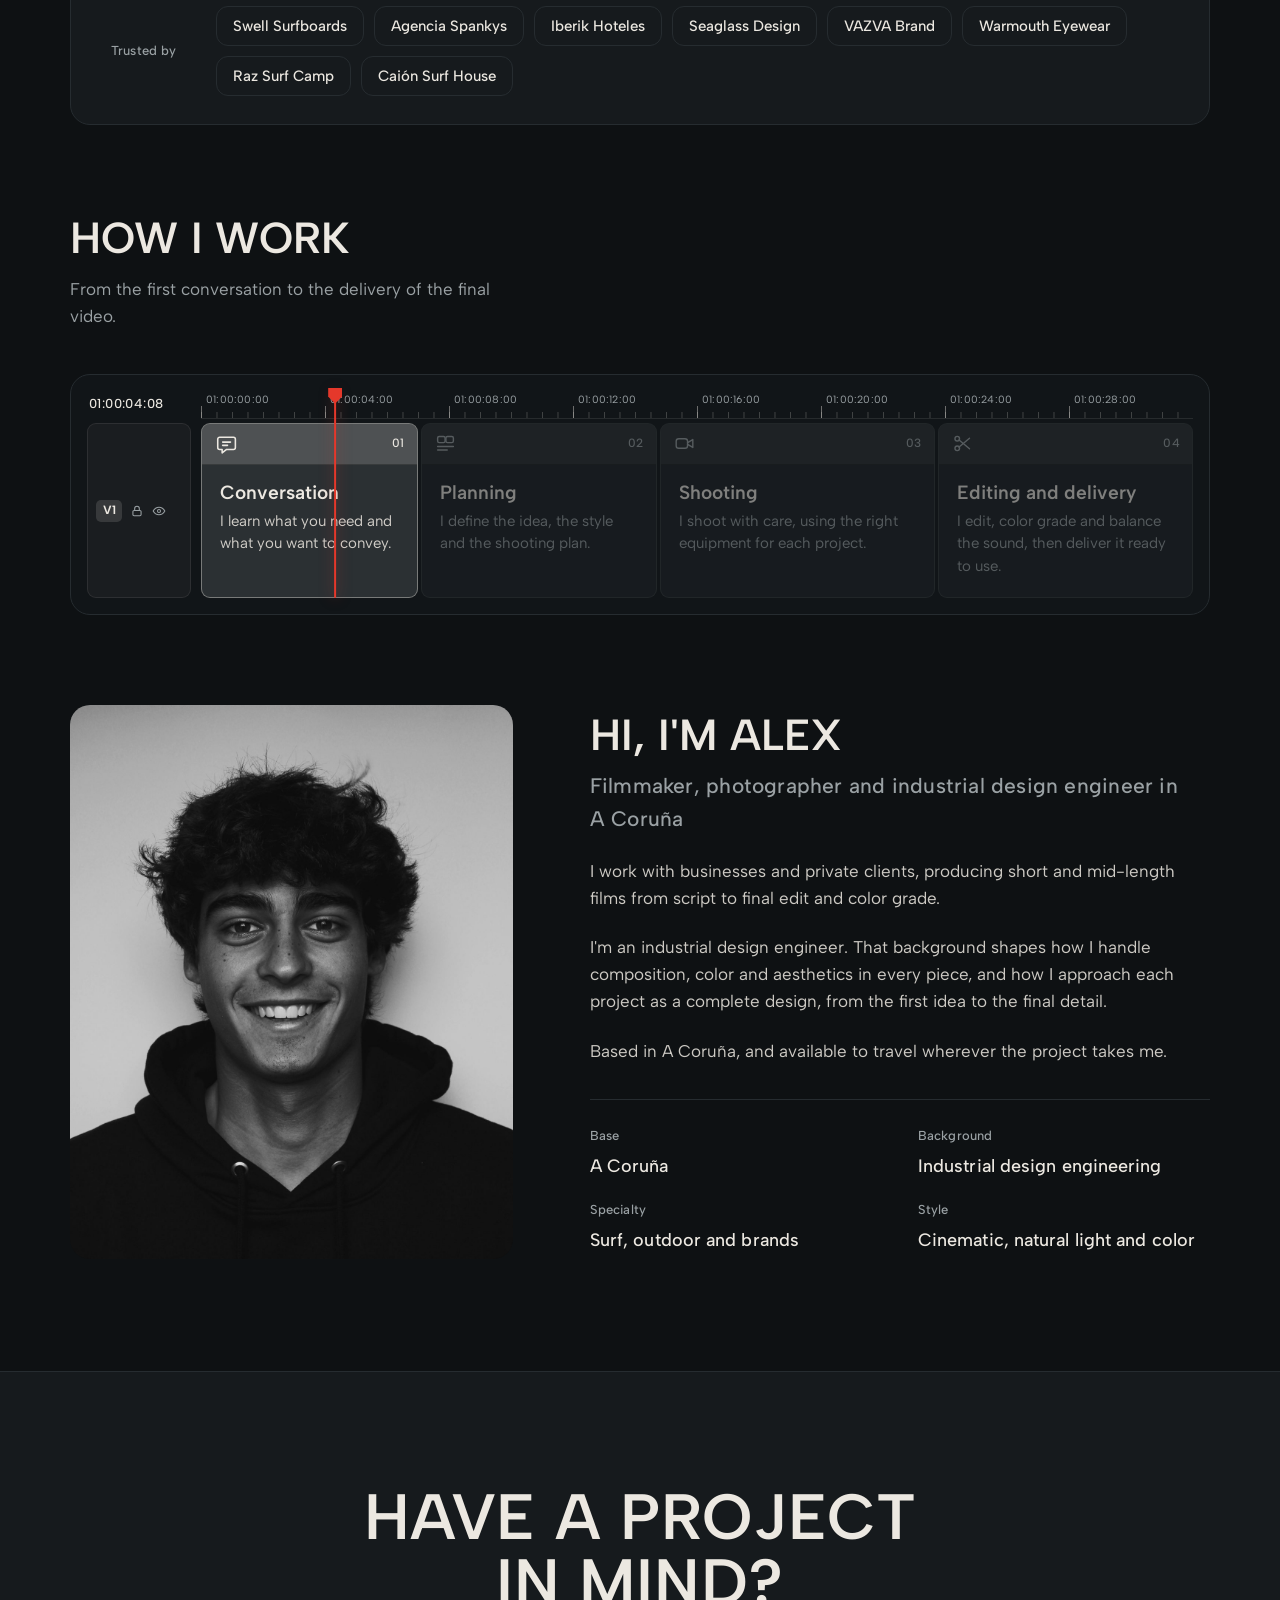
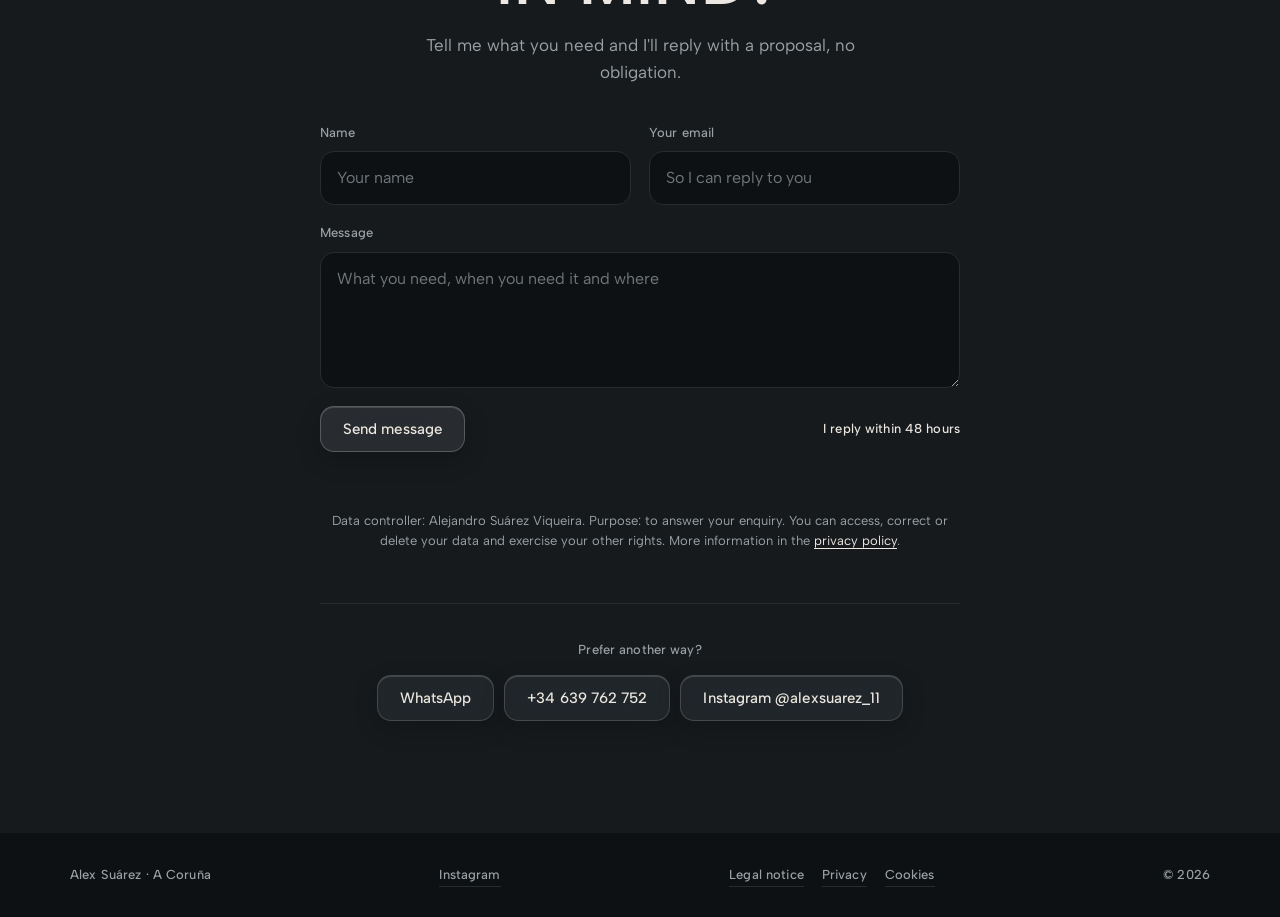
==== commit 3602f2af: "Tienda: precios 6,50/5/4,50, menu Fotos desplegable, WhatsApp, portada Basti Co-Authored-By: Claude " ====
--- a/index.html
+++ b/index.html
@@ -147,7 +147,21 @@
 .menu a { position: relative; display: inline-block; padding: 7px 15px; border-radius: 10px; font-size: 16px; font-weight: 500; color: rgba(236, 232, 225, .8); text-shadow: 0 1px 8px rgba(0, 0, 0, .3); text-decoration: none; transition: color .2s, background .25s, transform .3s cubic-bezier(.3, 1.4, .5, 1); }
 .menu a:hover, .menu a:focus-visible { color: var(--ink); background: rgba(236, 232, 225, .11); transform: scale(1.07); }
 .menu a.is-current { color: var(--ink); }
-.menu a.is-current::after { content: ""; position: absolute; left: 50%; bottom: 1px; width: 4px; height: 4px; margin-left: -2px; border-radius: 50%; background: var(--rec); }
+.menu a.is-current::after, .dd-btn.is-current::after { content: ""; position: absolute; left: 50%; bottom: 1px; width: 4px; height: 4px; margin-left: -2px; border-radius: 50%; background: var(--rec); }
+/* Desplegable «Fotos»: Portfolio y Busca tu foto (la tienda de sesiones) */
+.dd { position: relative; }
+.dd-btn { position: relative; display: inline-flex; align-items: center; gap: 4px; margin: 0; padding: 7px 11px 7px 15px; border: 0; border-radius: 10px; background: transparent; font-family: var(--font); font-size: 16px; font-weight: 500; line-height: inherit; color: rgba(236, 232, 225, .8); text-shadow: 0 1px 8px rgba(0, 0, 0, .3); cursor: pointer; transition: color .2s, background .25s, transform .3s cubic-bezier(.3, 1.4, .5, 1); }
+.dd-btn:hover, .dd-btn:focus-visible, .dd-btn[aria-expanded="true"] { color: var(--ink); background: rgba(236, 232, 225, .11); }
+.dd-btn:hover { transform: scale(1.07); }
+.dd-btn:focus-visible { outline: 2px solid var(--ink); outline-offset: 2px; }
+.dd-btn.is-current { color: var(--ink); }
+.dd-btn svg { width: 14px; height: 14px; fill: none; stroke: currentColor; stroke-width: 2; stroke-linecap: round; stroke-linejoin: round; transition: transform .25s; }
+.dd-btn[aria-expanded="true"] svg { transform: rotate(180deg); }
+.dd-list { position: absolute; z-index: 7; top: calc(100% + 10px); left: 50%; transform: translateX(-50%); min-width: 190px; display: flex; flex-direction: column; padding: 6px; border-radius: var(--r-md); background: rgba(22, 26, 29, .86); border: 1px solid var(--glass-line); -webkit-backdrop-filter: blur(24px) saturate(1.6); backdrop-filter: blur(24px) saturate(1.6); box-shadow: var(--glass-edge), 0 18px 40px rgba(0, 0, 0, .45); }
+.dd-list[hidden] { display: none; }
+.menu .dd-list a { display: block; padding: 11px 14px; font-size: 16px; white-space: nowrap; text-shadow: none; }
+.menu .dd-list a:hover, .menu .dd-list a:focus-visible { transform: none; background: rgba(236, 232, 225, .1); }
+.menu .dd-list a.is-current::after { display: none; }
 .hdr-right { display: flex; align-items: center; gap: 8px; margin-left: 6px; }
 .hdr-right .btn.sm { min-height: 44px; }
 .hdr-ig { width: 44px; height: 44px; display: grid; place-items: center; border-radius: var(--r-md); color: rgba(236, 232, 225, .88); transition: color .2s, background .25s, border-color .25s, transform .3s cubic-bezier(.3, 1.4, .5, 1); }
@@ -170,6 +184,7 @@
 .nav-panel[hidden] { display: none; }
 .nav-panel a { display: block; padding: 13px 14px; border-radius: 10px; font-size: 17px; font-weight: 500; color: var(--ink); text-decoration: none; }
 .nav-panel a:hover, .nav-panel a:active { background: rgba(236, 232, 225, .1); }
+.nav-panel a.sub { padding: 9px 14px 9px 30px; font-size: 16px; font-weight: 400; color: rgba(236, 232, 225, .8); }
 .nav-panel i { display: block; height: 1px; margin: 4px 10px; background: var(--line); }
 @media (min-width: 761px) { .nav-panel { display: none !important; } }
 html { -webkit-text-size-adjust: 100%; text-size-adjust: 100%; }
@@ -632,7 +647,13 @@
     <a class="brand" href="#inicio" aria-label="Alex Suárez, ir al inicio" data-en-aria-label="Alex Suárez, back to top"><span class="brand-name">Alex Suárez</span></a>
     <nav class="menu" aria-label="Secciones" data-en-aria-label="Sections">
       <a href="#trabajos" data-en="Work">Trabajos</a>
-      <a href="#fotos" data-en="Photos">Fotos</a>
+      <div class="dd">
+        <button class="dd-btn" id="dd-fotos-btn" type="button" aria-haspopup="true" aria-expanded="false" aria-controls="dd-fotos-list"><span data-en="Photos">Fotos</span><svg viewBox="0 0 24 24" aria-hidden="true"><path d="m7 10 5 5 5-5"/></svg></button>
+        <div class="dd-list" id="dd-fotos-list" hidden>
+          <a href="#fotos" data-en="Portfolio">Portfolio</a>
+          <a href="sesiones.html" data-sesiones data-en="Find your photo">Busca tu foto</a>
+        </div>
+      </div>
       <a href="#sobre-mi" data-en="About">Sobre mí</a>
     </nav>
     <div class="hdr-right">
@@ -644,6 +665,7 @@
     <nav class="nav-panel" id="nav-panel" hidden aria-label="Secciones" data-en-aria-label="Sections">
       <a href="#trabajos" data-en="Work">Trabajos</a>
       <a href="#fotos" data-en="Photos">Fotos</a>
+      <a class="sub" href="sesiones.html" data-sesiones data-en="Find your photo">Busca tu foto</a>
       <a href="#sobre-mi" data-en="About">Sobre mí</a>
       <a href="#contacto" data-en="Contact">Contacto</a>
       <i aria-hidden="true"></i>
@@ -998,6 +1020,23 @@
   var f = first(); if (f !== 'es') L.set(f, false);
 })();
 
+/* Desplegable «Fotos» del menú (escritorio): se abre al pulsar o al pasar el ratón, se cierra al pulsar fuera, con Escape o al elegir */
+(function () {
+  var b = document.getElementById('dd-fotos-btn'), l = document.getElementById('dd-fotos-list'); if (!b || !l) return;
+  var wrap = b.parentNode, timer = 0, pinned = false, canHover = window.matchMedia && window.matchMedia('(hover: hover) and (pointer: fine)').matches;
+  function open(v) { l.hidden = !v; b.setAttribute('aria-expanded', v ? 'true' : 'false'); if (!v) pinned = false; }
+  /* Pulsar: si se abrió solo al pasar el ratón, se queda abierto; si ya estaba fijado, se cierra. */
+  b.addEventListener('click', function (e) { e.stopPropagation(); if (l.hidden) { open(true); pinned = true; } else if (!pinned && canHover) { pinned = true; } else { open(false); } });
+  if (canHover) {
+    wrap.addEventListener('mouseenter', function () { clearTimeout(timer); open(true); });
+    wrap.addEventListener('mouseleave', function () { if (pinned) return; timer = setTimeout(function () { open(false); }, 180); });
+  }
+  l.addEventListener('click', function (e) { if (e.target.closest && e.target.closest('a')) open(false); });
+  document.addEventListener('click', function (e) { if (!l.hidden && !wrap.contains(e.target)) open(false); });
+  document.addEventListener('keydown', function (e) { if (e.key === 'Escape' && !l.hidden) { open(false); b.focus(); } });
+  window.addEventListener('scroll', function () { if (!l.hidden) open(false); }, { passive: true });
+})();
+
 /* Menú del móvil: botón en la cabecera que abre la lista de secciones */
 (function () {
   var b = document.getElementById('nav-toggle'), p = document.getElementById('nav-panel'); if (!b || !p) return;
@@ -1114,7 +1153,7 @@
   var menuLinks = $$('.menu a');
   if ('IntersectionObserver' in window && menuLinks.length) {
     var spy = new IntersectionObserver(function (es) {
-      es.forEach(function (en) { if (en.isIntersecting) menuLinks.forEach(function (a) { a.classList.toggle('is-current', a.getAttribute('href') === '#' + en.target.id); }); });
+      es.forEach(function (en) { if (en.isIntersecting) { menuLinks.forEach(function (a) { a.classList.toggle('is-current', a.getAttribute('href') === '#' + en.target.id); }); var ddb = $('.dd-btn'); if (ddb) ddb.classList.toggle('is-current', en.target.id === 'fotos'); } });
     }, { rootMargin: '-45% 0px -50% 0px' });
     $$('main > section').forEach(function (sec) { spy.observe(sec); });
   }
@@ -1548,7 +1587,7 @@
 
 /* Estadísticas (Umami, sin cookies). Si Umami no carga (bloqueador de anuncios, sin conexión) la web funciona igual.
    Eventos que se registran: "Sección …" (una sección estuvo en pantalla al menos 1 s), "Foto abierta", "Vídeo abierto",
-   "Clic Instagram", "Clic WhatsApp", "Clic Teléfono" y "Formulario enviado" (solo cuando el mensaje ha salido de verdad). No se guarda nada personal. */
+   "Clic Instagram", "Clic WhatsApp", "Clic Teléfono", "Clic Busca tu foto" (menú) y "Formulario enviado" (solo cuando el mensaje ha salido de verdad). No se guarda nada personal. */
 (function () {
   var q = [], poll = 0, tries = 0;
   function flush() {
@@ -1586,6 +1625,7 @@
     if (o) { var w = o.closest('.work'); track('Vídeo abierto', { titulo: (w && w.getAttribute('data-title')) || '' }); return; }
     if (t.closest('a[href^="https://wa.me/"]')) { track('Clic WhatsApp'); return; }
     if (t.closest('a[href^="tel:"]')) { track('Clic Teléfono'); return; }
+    if (t.closest('a[data-sesiones]')) { track('Clic Busca tu foto'); return; }
     var a = t.closest('a[href*="instagram.com"]');
     if (a) { var m = (a.getAttribute('href') || '').match(/instagram\.com\/([^/?#]+)/); track('Clic Instagram', { perfil: m ? m[1] : '' }); }
   }, true);
